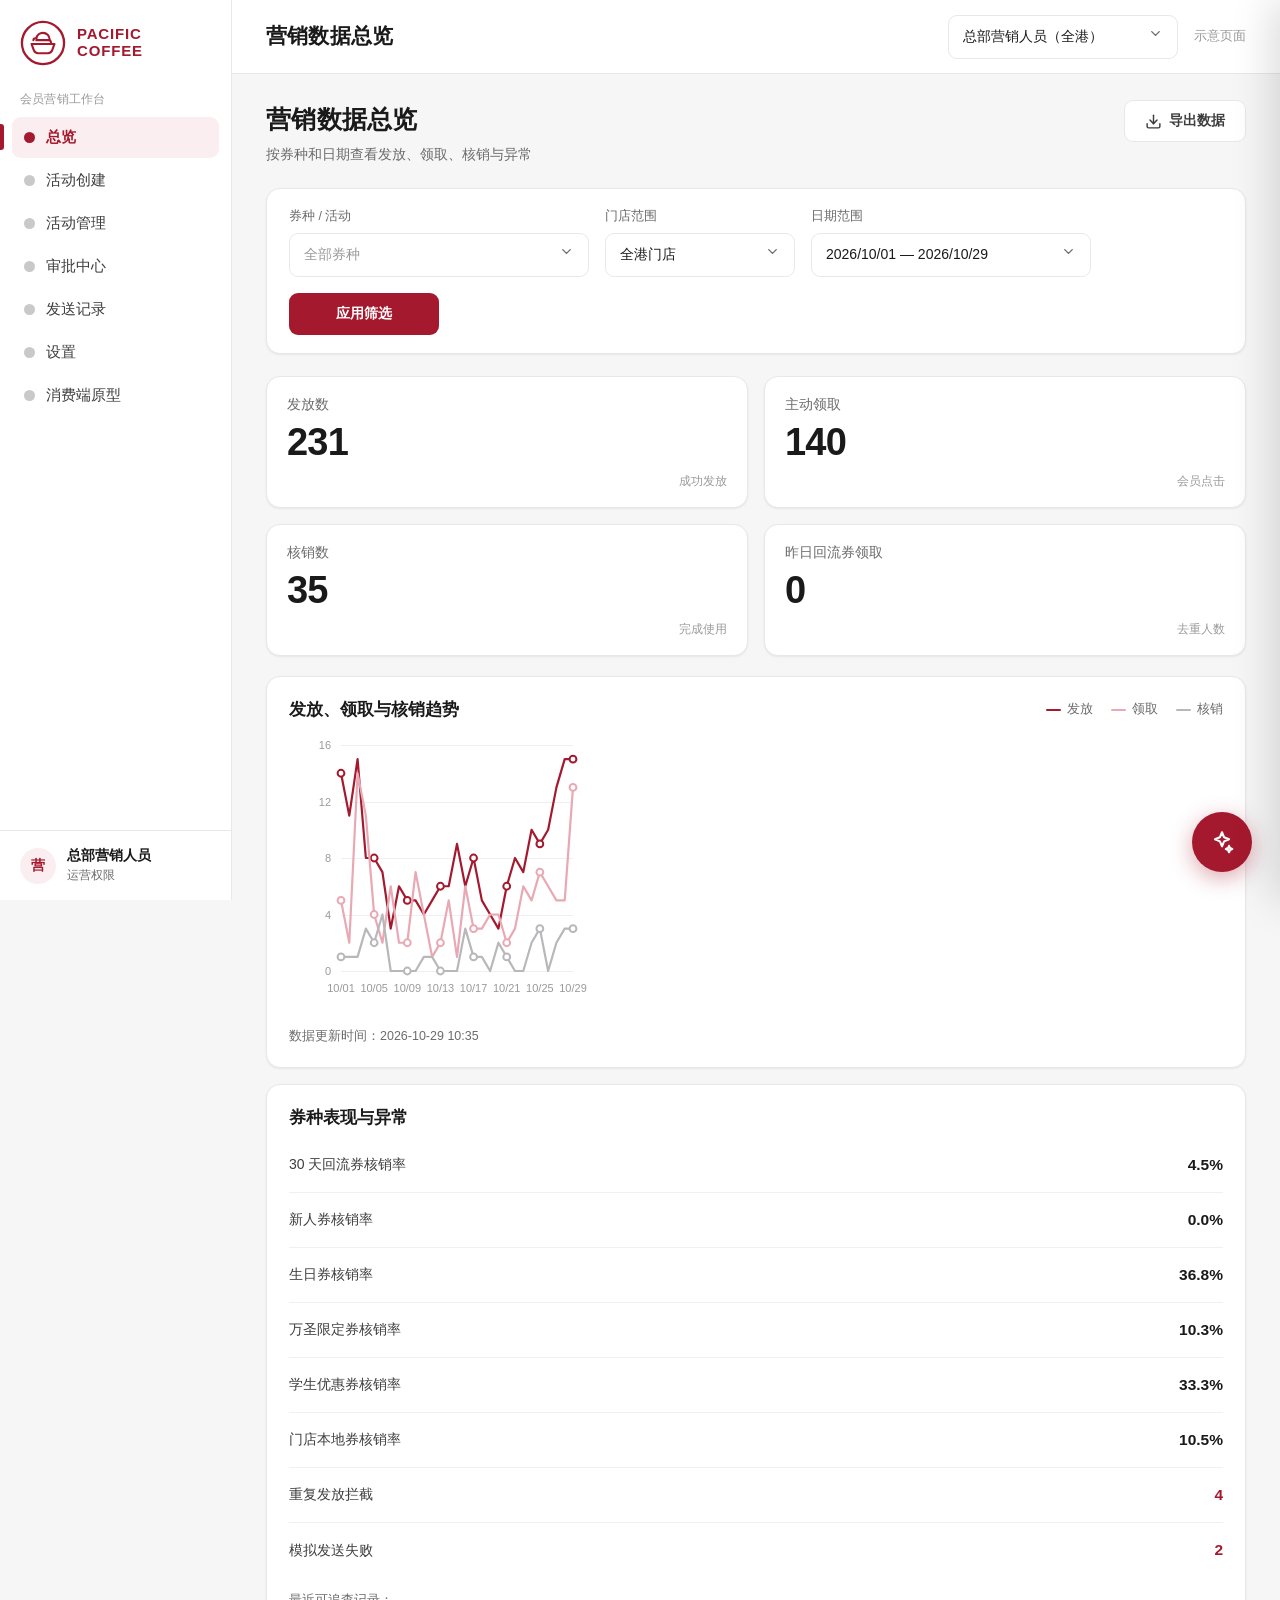
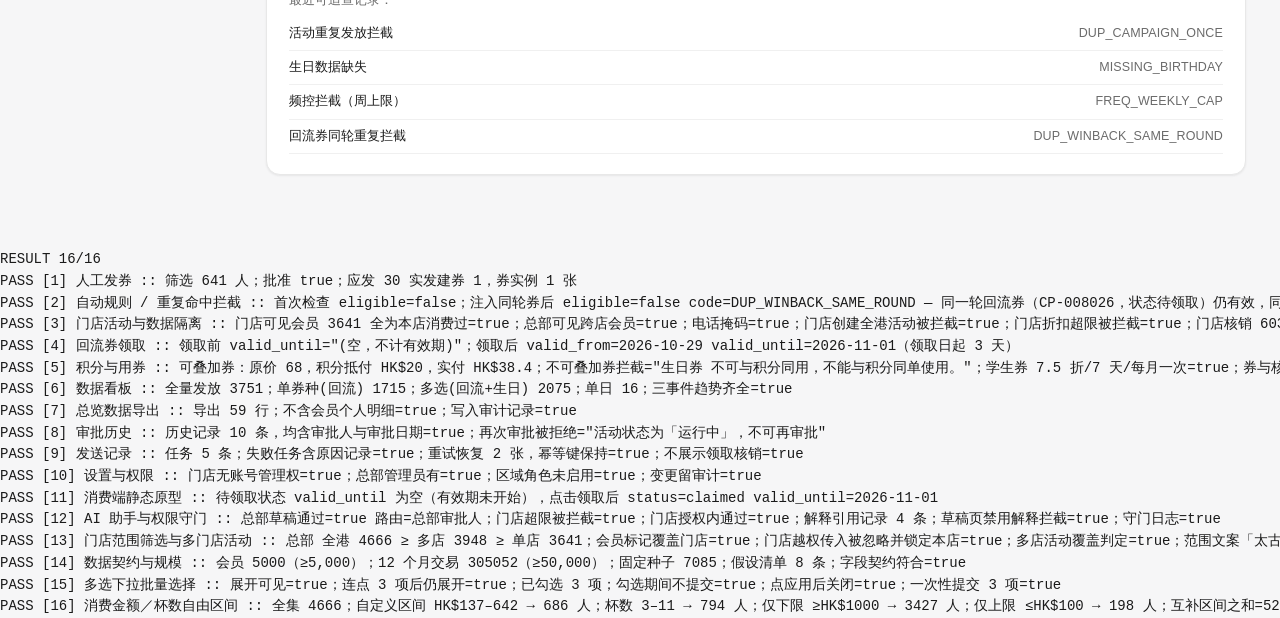
==== app/selftest.html @ 24b1accc "init: PCC 会员营销工作台（COMM7085 Final Project） 从会话日志重建的完整可交互项目：7 个后台页面 + AI 活动助手 + 消费端原型， 内置 16 条验收场景（app" ====
<!DOCTYPE html>
<html lang="zh-Hans">
<head>
<meta charset="UTF-8">
<title>selftest</title>
<link rel="stylesheet" href="css/app.css">
</head>
<body>
<div id="boot"></div>
<script src="js/const.js"></script>
<script src="js/engine.js"></script>
<script src="js/ui.js"></script>
<script src="js/ai.js"></script>
<script src="js/app.js"></script>
<script src="js/acceptance.js"></script>
<script>
(function () {
  var out = document.createElement('pre');
  out.id = 'selftest-out';
  out.textContent = 'RUNNING';
  document.body.appendChild(out);

  function waitFor(fn, ms) {
    return new Promise(function (res, rej) {
      var t0 = Date.now();
      var iv = setInterval(function () {
        var ok = false;
        try { ok = fn(); } catch (e) { ok = false; }
        if (ok) { clearInterval(iv); res(); }
        else if (Date.now() - t0 > ms) { clearInterval(iv); rej(new Error('wait timeout')); }
      }, 120);
    });
  }

  waitFor(function () {
    return window.PCC_ENGINE && window.PCC_ENGINE.DB && window.PCC_ENGINE.DB.ready === true;
  }, 90000).then(function () {
    return window.PCC_ACCEPTANCE.run();
  }).then(function (s) {
    var lines = ['RESULT ' + s.pass + '/' + s.total];
    s.results.forEach(function (r) {
      lines.push((r.pass ? 'PASS' : 'FAIL') + ' [' + r.id + '] ' + r.name + ' :: ' + String(r.detail || '').slice(0, 400));
    });
    out.textContent = lines.join('\n');
    document.title = 'ACCEPT ' + s.pass + '/' + s.total;
  }).catch(function (e) {
    out.textContent = 'ERROR ' + e.message + '\n' + (e.stack || '');
    document.title = 'ERROR';
  });
})();
</script>
</body>
</html>
---- app/css/app.css ----
/* ============================================================================
 * PCC 会员营销工作台 —— 设计系统 (app.css)
 * 依据 PRD 5.1：后台采用 PCC 红白色调；左侧导航固定，内容区浅灰底。
 * 字体、间距、圆角严格对齐 PRD 图 2–图 20 的线框规范。
 * ==========================================================================*/

:root {
  /* PCC 品牌色 */
  --pcc-red: #A5192E;
  --pcc-red-dark: #8A1425;
  --pcc-red-light: #C42B40;
  --pcc-red-tint: #FBEEF0;
  --pcc-red-tint2: #F7E3E7;

  --ink: #1A1A1A;
  --ink-2: #3D3D3D;
  --ink-3: #6B6B6B;
  --ink-4: #9A9A9A;
  --line: #E8E8E8;
  --line-2: #F0F0F0;
  --bg: #F6F6F7;
  --card: #FFFFFF;

  --green: #2E7D5B;
  --green-tint: #E6F2EC;
  --amber: #B7791F;
  --amber-tint: #FCF3E3;
  --grey-chip: #EFF0F1;

  --radius: 10px;
  --radius-lg: 14px;
  --shadow: 0 1px 2px rgba(0, 0, 0, .04), 0 1px 3px rgba(0, 0, 0, .03);
  --shadow-md: 0 4px 16px rgba(0, 0, 0, .07);
  --shadow-lg: 0 12px 40px rgba(0, 0, 0, .16);

  --sidebar-w: 232px;
  --header-h: 74px;

  --font: "PingFang SC", "Hiragino Sans GB", "Microsoft YaHei", "Noto Sans CJK SC",
          -apple-system, BlinkMacSystemFont, "Segoe UI", Roboto, "Helvetica Neue", Arial, sans-serif;
}

* { box-sizing: border-box; }

html, body {
  margin: 0; padding: 0; height: 100%;
  font-family: var(--font);
  color: var(--ink);
  background: var(--bg);
  -webkit-font-smoothing: antialiased;
  font-size: 14px;
  line-height: 1.55;
}

button, input, select, textarea { font-family: inherit; font-size: inherit; color: inherit; }
button { cursor: pointer; border: none; background: none; }
a { color: inherit; text-decoration: none; }
table { border-collapse: collapse; width: 100%; }

::-webkit-scrollbar { width: 9px; height: 9px; }
::-webkit-scrollbar-thumb { background: #D2D2D4; border-radius: 5px; }
::-webkit-scrollbar-thumb:hover { background: #B9B9BC; }
::-webkit-scrollbar-track { background: transparent; }

/* ============================================================ 布局 */
#app { display: flex; min-height: 100vh; }

/* --------- 左侧导航 --------- */
.sidebar {
  width: var(--sidebar-w); flex: 0 0 var(--sidebar-w);
  background: #fff; border-right: 1px solid var(--line);
  display: flex; flex-direction: column;
  position: sticky; top: 0; height: 100vh;
}
.brand {
  display: flex; align-items: center; gap: 11px;
  padding: 20px 20px 18px;
}
.brand-logo { width: 46px; height: 46px; flex: 0 0 46px; }
.brand-text { line-height: 1.12; }
.brand-name {
  font-size: 15px; font-weight: 800; letter-spacing: .055em;
  color: var(--pcc-red); text-transform: uppercase;
}
.brand-sub { font-size: 11.5px; color: var(--ink-3); letter-spacing: .04em; margin-top: 2px; }

.side-label {
  font-size: 12px; color: var(--ink-4); padding: 6px 20px 8px;
  letter-spacing: .02em;
}
.nav { padding: 0 12px; display: flex; flex-direction: column; gap: 2px; flex: 1; }
.nav-item {
  display: flex; align-items: center; gap: 11px;
  padding: 11px 12px; border-radius: 9px;
  color: var(--ink-2); font-size: 14.5px; font-weight: 500;
  transition: background .14s, color .14s; position: relative;
  text-align: left; width: 100%;
}
.nav-item:hover { background: #F4F4F5; }
.nav-item.active {
  background: var(--pcc-red-tint); color: var(--pcc-red); font-weight: 700;
}
.nav-item.active::before {
  content: ''; position: absolute; left: -12px; top: 50%; transform: translateY(-50%);
  width: 4px; height: 26px; background: var(--pcc-red); border-radius: 0 3px 3px 0;
}
.nav-dot {
  width: 11px; height: 11px; border-radius: 50%; background: #C9C9CC; flex: 0 0 11px;
}
.nav-item.active .nav-dot { background: var(--pcc-red); }

.side-user {
  border-top: 1px solid var(--line); padding: 15px 20px;
  display: flex; align-items: center; gap: 11px;
}
.avatar {
  width: 36px; height: 36px; border-radius: 50%; flex: 0 0 36px;
  background: var(--pcc-red-tint); color: var(--pcc-red);
  display: flex; align-items: center; justify-content: center;
  font-weight: 700; font-size: 14px;
}
.side-user .u-name { font-size: 13.5px; font-weight: 700; }
.side-user .u-desc { font-size: 11.5px; color: var(--ink-3); }

/* --------- 主区 --------- */
.main { flex: 1; min-width: 0; display: flex; flex-direction: column; }
.topbar {
  height: var(--header-h); background: #fff; border-bottom: 1px solid var(--line);
  display: flex; align-items: center; justify-content: space-between;
  padding: 0 34px; position: sticky; top: 0; z-index: 30;
}
.topbar h1 { font-size: 21px; font-weight: 700; margin: 0; letter-spacing: .01em; }
.topbar .demo-tag { font-size: 13px; color: var(--ink-4); }

.content { padding: 26px 34px 60px; }

.page-head { display: flex; align-items: flex-start; justify-content: space-between; margin-bottom: 22px; gap: 20px; }
.page-title { font-size: 25px; font-weight: 700; margin: 0 0 6px; letter-spacing: .01em; }
.page-desc { font-size: 13.5px; color: var(--ink-3); margin: 0; }

/* --------- 卡片 --------- */
.card {
  background: var(--card); border: 1px solid var(--line);
  border-radius: var(--radius-lg); box-shadow: var(--shadow);
}
.card-pad { padding: 22px 24px; }

/* --------- 按钮 --------- */
.btn {
  display: inline-flex; align-items: center; justify-content: center; gap: 7px;
  height: 42px; padding: 0 20px; border-radius: 9px;
  font-size: 14px; font-weight: 600; white-space: nowrap;
  transition: background .14s, border-color .14s, box-shadow .14s, opacity .14s;
}
.btn-primary { background: var(--pcc-red); color: #fff; }
.btn-primary:hover { background: var(--pcc-red-dark); }
.btn-primary:disabled { background: #D9B7BE; cursor: not-allowed; }
.btn-ghost { background: #fff; color: var(--ink-2); border: 1px solid var(--line); }
.btn-ghost:hover { border-color: #CFCFD2; background: #FAFAFA; }
.btn-text { color: var(--pcc-red); font-weight: 700; height: auto; padding: 0; }
.btn-text:hover { color: var(--pcc-red-dark); text-decoration: underline; }
.btn-sm { height: 36px; padding: 0 15px; font-size: 13.5px; border-radius: 8px; }
.btn-block { width: 100%; }
.btn-danger-text { color: var(--pcc-red); }

/* --------- 筛选栏 --------- */
.filterbar {
  background: #fff; border: 1px solid var(--line); border-radius: var(--radius-lg);
  padding: 18px 22px; box-shadow: var(--shadow); margin-bottom: 22px;
}
.filterbar-row { display: flex; align-items: flex-end; gap: 16px; flex-wrap: wrap; }
.field { display: flex; flex-direction: column; gap: 7px; min-width: 0; }
.field > label { font-size: 12.5px; color: var(--ink-3); font-weight: 500; }
.field-grow { flex: 1 1 200px; }

/* --------- 表单控件 --------- */
.control {
  position: relative; display: flex; align-items: center;
  height: 44px; padding: 0 14px; min-width: 0;
  background: #fff; border: 1px solid var(--line); border-radius: 9px;
  font-size: 14px; cursor: pointer; user-select: none;
  transition: border-color .14s, box-shadow .14s;
}
.control:hover { border-color: #CFCFD2; }
.control.open, .control:focus-within { border-color: var(--pcc-red); box-shadow: 0 0 0 3px rgba(165, 25, 46, .09); }
.control.locked { background: #F7F7F8; color: var(--ink-3); cursor: default; }
.control .ctrl-value { flex: 1; overflow: hidden; text-overflow: ellipsis; white-space: nowrap; }
.control .ctrl-value.placeholder { color: var(--ink-4); }
.control .ctrl-caret { margin-left: 10px; color: var(--ink-3); flex: 0 0 auto; transition: transform .18s; }
.control.open .ctrl-caret { transform: rotate(180deg); }
.control input {
  border: none; outline: none; background: transparent; width: 100%; padding: 0;
}
.control .ctrl-hint { font-size: 12px; color: var(--pcc-red); }

select.control { appearance: none; padding-right: 38px; }
select.control + .select-caret { position: absolute; right: 14px; pointer-events: none; color: var(--ink-3); }

/* --------- 下拉面板 --------- */
.dropdown {
  position: absolute; z-index: 300; top: calc(100% + 6px); left: 0; min-width: 100%;
  background: #fff; border: 1px solid var(--line); border-radius: 11px;
  box-shadow: var(--shadow-md); padding: 6px; max-height: 340px; overflow: auto;
  /* 入场动画只作用于 transform，不动 opacity：
     即使动画因渲染环境未推进，面板也始终可见，不会出现“点开却看不到内容”。*/
  opacity: 1;
  animation: popIn .14s ease-out;
}
@keyframes popIn { from { transform: translateY(-4px) scale(.995); } }
@keyframes pop { from { transform: translateY(-4px); } to { transform: none; } }
.dd-item {
  display: flex; align-items: center; gap: 10px; padding: 9px 11px;
  border-radius: 7px; font-size: 14px; cursor: pointer; white-space: nowrap;
}
.dd-item:hover { background: #F6F6F7; }
.dd-item.selected { color: var(--pcc-red); font-weight: 600; background: var(--pcc-red-tint); }
.dd-check {
  width: 17px; height: 17px; flex: 0 0 17px; border-radius: 4px;
  border: 1.5px solid #C6C6C9; display: flex; align-items: center; justify-content: center;
  background: #fff; transition: background .12s, border-color .12s;
}
.dd-item.selected .dd-check { background: var(--pcc-red); border-color: var(--pcc-red); color: #fff; }
.dd-sep { height: 1px; background: var(--line-2); margin: 5px 4px; }
.dd-label { font-size: 11.5px; color: var(--ink-4); padding: 7px 11px 4px; }

/* 多选下拉底部操作条：支持一次性勾选后再应用 */
.dd-foot {
  display: flex; align-items: center; justify-content: space-between; gap: 10px;
  margin: 6px -6px -6px; padding: 9px 12px;
  border-top: 1px solid var(--line-2); background: #FCFCFD;
  border-radius: 0 0 11px 11px;
}
.dd-foot-hint { font-size: 11.5px; color: var(--ink-4); }
.dd-foot-btns { display: flex; gap: 8px; }
.dd-apply, .dd-reset {
  height: 28px; padding: 0 14px; border-radius: 7px; font-size: 12.5px;
  font-weight: 600; border: 1px solid var(--line); background: #fff; color: var(--ink-2);
}
.dd-reset:hover { background: #F4F4F5; }
.dd-apply.on { background: var(--pcc-red); border-color: var(--pcc-red); color: #fff; }
.dd-apply:not(.on) { color: var(--ink-4); cursor: default; }

/* 有未提交改动时，控件边框给出提示 */
.control.dirty { border-color: var(--pcc-red); box-shadow: 0 0 0 3px rgba(165, 25, 46, .09); }

/* --------- 日历 --------- */
.calendar {
  position: absolute; z-index: 300; top: calc(100% + 6px); left: 0;
  background: #fff; border: 1px solid var(--line); border-radius: 12px;
  box-shadow: var(--shadow-md); padding: 14px; width: 306px;
  opacity: 1; animation: popIn .14s ease-out;
}
.cal-head { display: flex; align-items: center; justify-content: space-between; margin-bottom: 10px; }
.cal-title { font-size: 14.5px; font-weight: 700; }
.cal-title.clickable { cursor: pointer; padding: 3px 8px; border-radius: 7px; }
.cal-title.clickable:hover { background: #F4F4F5; }
.cal-nav { display: flex; gap: 3px; }
.cal-nav button {
  width: 30px; height: 30px; border-radius: 7px; display: flex;
  align-items: center; justify-content: center; color: var(--ink-2);
}
.cal-nav button:hover { background: #F4F4F5; }
.cal-grid { display: grid; grid-template-columns: repeat(7, 1fr); gap: 2px; }
.cal-dow {
  font-size: 11.5px; color: var(--ink-4); text-align: center; padding: 5px 0; font-weight: 600;
}
.cal-day {
  height: 34px; border-radius: 7px; font-size: 13.5px; display: flex;
  align-items: center; justify-content: center; transition: background .1s, color .1s;
}
.cal-day:hover:not(.disabled) { background: #F4F4F5; }
.cal-day.out { color: #C8C8CB; }
.cal-day.today { font-weight: 700; box-shadow: inset 0 0 0 1.5px var(--pcc-red-tint2); }
.cal-day.in-range { background: var(--pcc-red-tint); border-radius: 0; color: var(--pcc-red); }
.cal-day.start, .cal-day.end { background: var(--pcc-red); color: #fff; font-weight: 700; border-radius: 7px; }
.cal-day.start.in-range, .cal-day.end.in-range { border-radius: 7px; }
.cal-day.disabled { color: #DCDCDE; cursor: not-allowed; }
.cal-grid.months, .cal-grid.years { grid-template-columns: repeat(3, 1fr); gap: 5px; }
.cal-cell {
  height: 42px; border-radius: 8px; display: flex; align-items: center;
  justify-content: center; font-size: 13.5px;
}
.cal-cell:hover { background: #F4F4F5; }
.cal-cell.sel { background: var(--pcc-red); color: #fff; font-weight: 700; }
.cal-cell.cur { color: var(--pcc-red); font-weight: 700; }
.cal-foot { display: flex; justify-content: space-between; align-items: center; margin-top: 11px; padding-top: 11px; border-top: 1px solid var(--line-2); }
.cal-foot .hint { font-size: 12px; color: var(--ink-4); }

/* --------- 指标卡 --------- */
.metrics { display: grid; gap: 16px; margin-bottom: 20px; }
.metrics-4 { grid-template-columns: repeat(4, 1fr); }
.metrics-5 { grid-template-columns: repeat(5, 1fr); }
.metric {
  background: #fff; border: 1px solid var(--line); border-radius: var(--radius-lg);
  padding: 18px 20px 16px; box-shadow: var(--shadow);
  display: flex; flex-direction: column; justify-content: space-between; min-height: 132px;
}
.metric-label { font-size: 13.5px; color: var(--ink-3); margin-bottom: 6px; }
.metric-value {
  font-size: 38px; font-weight: 700; letter-spacing: -.02em; line-height: 1.1;
  font-variant-numeric: tabular-nums;
}
.metric-value.small { font-size: 30px; }
.metric-value.alarm { color: var(--pcc-red); }
.metric-foot { font-size: 12px; color: var(--ink-4); text-align: right; margin-top: 8px; }

/* --------- 图表 --------- */
.chart-grid { display: grid; grid-template-columns: 1.62fr 1fr; gap: 16px; }
.chart-card { background: #fff; border: 1px solid var(--line); border-radius: var(--radius-lg); padding: 20px 22px; box-shadow: var(--shadow); }
.chart-head { display: flex; align-items: center; justify-content: space-between; margin-bottom: 8px; }
.chart-title { font-size: 16.5px; font-weight: 700; }
.legend { display: flex; gap: 18px; font-size: 12.5px; color: var(--ink-3); }
.legend span { display: flex; align-items: center; gap: 6px; }
.legend i { width: 15px; height: 2.5px; border-radius: 2px; display: inline-block; }
.lg-issued { background: var(--pcc-red); }
.lg-claimed { background: #E9A9B4; }
.lg-used { background: #B8B8BB; }

.side-list { display: flex; flex-direction: column; }
.side-row {
  display: flex; align-items: center; justify-content: space-between;
  padding: 15px 0; border-bottom: 1px solid var(--line-2); font-size: 14px;
}
.side-row:last-child { border-bottom: none; }
.side-row .k { color: var(--ink-2); display: flex; align-items: center; gap: 8px; }
.side-row .v { font-weight: 700; font-variant-numeric: tabular-nums; font-size: 15.5px; }
.side-row .v.alarm { color: var(--pcc-red); }

/* --------- 表格 --------- */
.table-wrap { overflow-x: auto; }
table.data { font-size: 13.5px; }
table.data th {
  text-align: left; font-weight: 500; color: var(--ink-3); font-size: 12.5px;
  padding: 13px 16px; border-bottom: 1px solid var(--line); white-space: nowrap;
  background: #FCFCFC;
}
table.data td {
  padding: 15px 16px; border-bottom: 1px solid var(--line-2); vertical-align: middle;
}
table.data tbody tr:hover { background: #FCFCFD; }
table.data tbody tr:last-child td { border-bottom: none; }
.num { font-variant-numeric: tabular-nums; }
.mono { font-variant-numeric: tabular-nums; letter-spacing: .01em; }
.t-muted { color: var(--ink-3); }
.t-red { color: var(--pcc-red); }
.t-bold { font-weight: 700; }
.t-small { font-size: 12.5px; }

/* --------- 标签 --------- */
.chip {
  display: inline-flex; align-items: center; gap: 5px;
  height: 24px; padding: 0 10px; border-radius: 6px;
  font-size: 12.5px; font-weight: 500; white-space: nowrap;
}
.chip-red { background: var(--pcc-red-tint); color: var(--pcc-red); }
.chip-green { background: var(--green-tint); color: var(--green); }
.chip-amber { background: var(--amber-tint); color: var(--amber); }
.chip-grey { background: var(--grey-chip); color: var(--ink-2); }

/* --------- 活动列表 --------- */
.camp-list { display: flex; flex-direction: column; gap: 14px; }
.camp-item {
  background: #fff; border: 1px solid var(--line); border-radius: var(--radius-lg);
  padding: 20px 24px; box-shadow: var(--shadow);
  display: flex; align-items: center; gap: 18px;
  transition: border-color .14s, box-shadow .14s;
}
.camp-item:hover { border-color: #DCDCDE; box-shadow: var(--shadow-md); }
.camp-main { flex: 1; min-width: 0; }
.camp-name-row { display: flex; align-items: center; gap: 10px; margin-bottom: 8px; flex-wrap: wrap; }
.camp-name { font-size: 17px; font-weight: 700; }
.camp-meta { font-size: 13px; color: var(--ink-3); display: flex; gap: 26px; flex-wrap: wrap; }
.camp-right { display: flex; align-items: center; gap: 14px; flex: 0 0 auto; }

/* --------- Tab --------- */
.tabs { display: flex; gap: 10px; background: #fff; border: 1px solid var(--line);
  border-radius: var(--radius-lg); padding: 14px 18px; box-shadow: var(--shadow); margin-bottom: 20px;
  align-items: center; flex-wrap: wrap; }
.tab {
  height: 40px; padding: 0 22px; border-radius: 8px; font-size: 14px; font-weight: 500;
  background: #F4F4F5; color: var(--ink-2); transition: background .14s, color .14s;
}
.tab:hover { background: #EBEBED; }
.tab.active { background: var(--pcc-red); color: #fff; font-weight: 700; }
.tabs-right { margin-left: auto; display: flex; align-items: center; gap: 12px; font-size: 13px; color: var(--ink-3); }

/* --------- 弹窗 --------- */
.overlay {
  position: fixed; inset: 0; background: rgba(20, 20, 22, .42);
  display: flex; align-items: center; justify-content: center; z-index: 500;
  padding: 30px; animation: fade .15s ease-out; overflow: auto;
}
@keyframes fade { from { background: rgba(20,20,22,.08); } }
.modal {
  background: #fff; border-radius: 16px; box-shadow: var(--shadow-lg);
  width: 100%; max-width: 1090px; max-height: calc(100vh - 60px);
  display: flex; flex-direction: column; animation: rise .18s ease-out;
}
.modal.narrow { max-width: 640px; }
.modal.mid { max-width: 800px; }
@keyframes rise { from { transform: translateY(14px) scale(.995); } to { transform: none; } }
.modal-head {
  padding: 22px 28px 16px; display: flex; align-items: flex-start; justify-content: space-between;
  border-bottom: 1px solid var(--line-2); gap: 16px;
}
.modal-title { font-size: 21px; font-weight: 700; margin: 0 0 5px; }
.modal-sub { font-size: 13px; color: var(--ink-3); }
.modal-close {
  width: 34px; height: 34px; border-radius: 8px; display: flex; align-items: center;
  justify-content: center; color: var(--ink-3); flex: 0 0 34px;
}
.modal-close:hover { background: #F4F4F5; }
.modal-body { padding: 22px 28px; overflow: auto; flex: 1; }
.modal-foot {
  padding: 16px 28px 22px; display: flex; justify-content: flex-end; gap: 12px;
  border-top: 1px solid var(--line-2);
}
.form-grid { display: grid; grid-template-columns: 1fr 1fr; gap: 20px 24px; }
.form-grid .full { grid-column: 1 / -1; }
.form-item { display: flex; flex-direction: column; gap: 8px; }
.form-item > label { font-size: 13px; color: var(--ink-2); font-weight: 500; }
.input, .textarea {
  width: 100%; height: 46px; padding: 0 15px; border: 1px solid var(--line);
  border-radius: 9px; outline: none; background: #fff; transition: border-color .14s, box-shadow .14s;
}
.textarea { height: auto; min-height: 88px; padding: 12px 15px; resize: vertical; line-height: 1.5; }
.input:focus, .textarea:focus { border-color: var(--pcc-red); box-shadow: 0 0 0 3px rgba(165, 25, 46, .09); }
.input[readonly] { background: #F7F7F8; color: var(--ink-3); }
select.input { appearance: none; background-image: none; cursor: pointer; }

.notice {
  background: var(--pcc-red-tint); border-radius: 9px; padding: 13px 16px;
  font-size: 13px; color: var(--pcc-red); line-height: 1.55;
}
.notice.grey { background: #F5F5F6; color: var(--ink-2); }
.notice.green { background: var(--green-tint); color: var(--green); }
.notice.amber { background: var(--amber-tint); color: var(--amber); }

/* --------- 复选卡片（导出内容） --------- */
.check-cards { display: grid; grid-template-columns: repeat(3, 1fr); gap: 12px; }
.check-card {
  display: flex; align-items: center; gap: 10px; height: 56px; padding: 0 16px;
  border: 1px solid var(--line); border-radius: 10px; cursor: pointer; font-size: 13.5px;
  transition: border-color .14s, background .14s;
}
.check-card:hover { border-color: #D8D8DA; }
.check-card.on { border-color: var(--pcc-red); background: #FFFBFB; }
.check-box {
  width: 19px; height: 19px; flex: 0 0 19px; border-radius: 5px; border: 1.5px solid #C6C6C9;
  display: flex; align-items: center; justify-content: center; background: #fff; color: #fff;
}
.check-card.on .check-box { background: var(--pcc-red); border-color: var(--pcc-red); }

.seg { display: inline-flex; gap: 10px; }
.seg button {
  height: 46px; padding: 0 26px; border-radius: 9px; border: 1px solid var(--line);
  background: #fff; font-size: 14px; font-weight: 600; color: var(--ink-2);
}
.seg button.on { background: var(--pcc-red); border-color: var(--pcc-red); color: #fff; }

/* --------- Toast --------- */
.toasts {
  position: fixed; top: 22px; left: 50%; transform: translateX(-50%);
  z-index: 9000; display: flex; flex-direction: column; gap: 10px; align-items: center;
  pointer-events: none;
}
.toast {
  background: #1F1F22; color: #fff; padding: 12px 20px; border-radius: 10px;
  font-size: 13.5px; box-shadow: var(--shadow-lg); animation: drop .2s ease-out;
  max-width: 620px; display: flex; align-items: center; gap: 10px;
}
.toast.ok { background: #1E5C45; }
.toast.err { background: #8A1425; }
.toast.warn { background: #8A6020; }
@keyframes drop { from { transform: translateY(-12px); } to { transform: none; } }

/* --------- 空状态 --------- */
.empty {
  padding: 60px 24px; text-align: center; color: var(--ink-4); font-size: 13.5px;
}
.empty-ico { font-size: 30px; margin-bottom: 10px; opacity: .5; }

/* --------- 筛选摘要 --------- */
.chips-row { display: flex; gap: 8px; flex-wrap: wrap; align-items: center; }
.filter-summary {
  display: flex; align-items: center; gap: 12px; flex-wrap: wrap;
  font-size: 13px; color: var(--ink-3); margin-bottom: 16px;
}
.range-box {
  background: #F7F7F8; border-radius: 8px; padding: 12px 16px; font-size: 13.5px;
  color: var(--ink-2); margin-bottom: 20px;
}

/* ============================================================ AI 抽屉 */
.ai-fab {
  position: fixed; right: 28px; bottom: 28px; width: 60px; height: 60px;
  border-radius: 50%; background: var(--pcc-red); color: #fff;
  display: flex; align-items: center; justify-content: center;
  box-shadow: 0 6px 22px rgba(165, 25, 46, .38); z-index: 400;
  transition: transform .16s, background .16s;
}
.ai-fab:hover { transform: scale(1.06); background: var(--pcc-red-dark); }
.ai-fab.hidden { display: none; }

.ai-drawer {
  position: fixed; top: 0; right: 0; bottom: 0; width: 480px; max-width: 96vw;
  background: #fff; box-shadow: -8px 0 40px rgba(0, 0, 0, .14); z-index: 450;
  display: flex; flex-direction: column;
  transform: translateX(100%); transition: transform .24s cubic-bezier(.22, .61, .36, 1);
}
.ai-drawer.open { transform: none; }
.ai-head {
  padding: 18px 22px 14px; border-bottom: 1px solid var(--line-2);
  display: flex; align-items: flex-start; gap: 12px;
}
.ai-head-logo { width: 38px; height: 38px; flex: 0 0 38px; }
.ai-head h2 { font-size: 17.5px; font-weight: 700; margin: 0 0 2px; }
.ai-head .sub { font-size: 12.5px; color: var(--ink-3); }
.ai-body { flex: 1; overflow-y: auto; padding: 16px 22px 8px; }
.ai-tabs { display: flex; gap: 8px; margin-bottom: 16px; flex-wrap: wrap; }
.ai-tab {
  height: 34px; padding: 0 15px; border-radius: 8px; background: #F4F4F5;
  font-size: 13px; color: var(--ink-2); font-weight: 500;
}
.ai-tab.on { background: var(--pcc-red); color: #fff; font-weight: 700; }
.ai-tab:disabled { opacity: .42; cursor: not-allowed; }

.msg { display: flex; margin-bottom: 14px; }
.msg.user { justify-content: flex-end; }
.msg-bubble {
  max-width: 88%; padding: 11px 15px; border-radius: 12px; font-size: 13.5px; line-height: 1.6;
}
.msg.user .msg-bubble { background: var(--pcc-red-tint); color: var(--ink); border-bottom-right-radius: 4px; }
.msg.ai .msg-bubble { background: #F6F6F7; border-bottom-left-radius: 4px; }

.ai-card {
  border: 1px solid var(--line); border-radius: 12px; padding: 16px 18px; margin-bottom: 14px;
  background: #fff;
}
.ai-card h4 { font-size: 15px; font-weight: 700; margin: 0 0 12px; }
.ai-kv { display: flex; justify-content: space-between; gap: 16px; padding: 8px 0; font-size: 13.5px; border-bottom: 1px solid var(--line-2); }
.ai-kv:last-of-type { border-bottom: none; }
.ai-kv .k { color: var(--ink-3); flex: 0 0 auto; }
.ai-kv .v { font-weight: 600; text-align: right; }
.ai-badge-row { display: flex; align-items: center; gap: 8px; padding-top: 12px; margin-top: 4px; border-top: 1px solid var(--line-2); font-size: 13.5px; font-weight: 700; }
.ai-checks { margin: 6px 0 0; padding: 0; list-style: none; }
.ai-checks li { display: flex; gap: 9px; padding: 7px 0; font-size: 13px; line-height: 1.5; align-items: flex-start; }
.ai-checks .ico { flex: 0 0 16px; margin-top: 2px; }
.ai-checks .pass { color: var(--green); }
.ai-checks .fail { color: var(--pcc-red); }
.ai-reason { font-size: 12.5px; color: var(--ink-3); margin-top: 2px; }

.ai-foot { padding: 14px 22px 18px; border-top: 1px solid var(--line-2); }
.ai-input-row { display: flex; gap: 10px; }
.ai-input {
  flex: 1; height: 46px; padding: 0 15px; border: 1px solid var(--line); border-radius: 10px; outline: none;
}
.ai-input:focus { border-color: var(--pcc-red); box-shadow: 0 0 0 3px rgba(165, 25, 46, .09); }
.ai-note { font-size: 12px; color: var(--ink-4); margin-top: 9px; }
.ai-loading { display: flex; align-items: center; gap: 9px; font-size: 13px; color: var(--ink-3); padding: 8px 0; }
.spinner {
  width: 15px; height: 15px; border: 2px solid var(--pcc-red-tint2);
  border-top-color: var(--pcc-red); border-radius: 50%; animation: spin .7s linear infinite;
}
@keyframes spin { to { transform: rotate(360deg); } }
.quick-asks { display: flex; gap: 8px; flex-wrap: wrap; margin-bottom: 14px; }
.quick-ask {
  font-size: 12.5px; padding: 7px 12px; border-radius: 16px; border: 1px solid var(--line);
  color: var(--ink-2); background: #fff;
}
.quick-ask:hover { border-color: var(--pcc-red); color: var(--pcc-red); }

/* ============================================================ 消费端原型 */
.app-shell {
  display: flex; gap: 28px; justify-content: center; align-items: flex-start;
  flex-wrap: wrap; padding: 10px 0 30px;
}
.phone {
  width: 322px; height: 660px; border-radius: 34px; background: #000;
  padding: 9px; box-shadow: 0 16px 44px rgba(0, 0, 0, .3); flex: 0 0 322px;
}
.phone-screen {
  width: 100%; height: 100%; border-radius: 27px; background: #0B0B0C;
  overflow: hidden; display: flex; flex-direction: column; color: #fff; position: relative;
}
.ph-status {
  height: 30px; display: flex; align-items: center; justify-content: space-between;
  padding: 0 20px; font-size: 11.5px; font-weight: 600; flex: 0 0 30px;
}
.ph-body { flex: 1; overflow-y: auto; }
.ph-body::-webkit-scrollbar { width: 0; }
.ph-tabbar {
  height: 62px; flex: 0 0 62px; background: #111; border-top: 1px solid #1E1E20;
  display: flex; align-items: center; justify-content: space-around; padding-bottom: 4px;
}
.ph-tab { display: flex; flex-direction: column; align-items: center; gap: 3px; font-size: 10px; color: #8A8A8E; }
.ph-tab.on { color: var(--pcc-red-light); }
.ph-tab .ti { width: 22px; height: 22px; }

.ph-head { padding: 8px 20px 14px; display: flex; align-items: center; gap: 12px; }
.ph-avatar { width: 42px; height: 42px; border-radius: 50%; background: #2A2A2C; display: flex; align-items: center; justify-content: center; }
.ph-hello { font-size: 16px; font-weight: 700; }
.ph-notice {
  margin: 0 18px 14px; background: #26262A; border-radius: 9px; padding: 12px 14px;
  display: flex; align-items: center; justify-content: space-between; font-size: 12.5px;
}
.ph-banner {
  margin: 0 0 16px; background: linear-gradient(105deg, #1D7FA8, #35A9CE);
  padding: 18px 20px; display: flex; align-items: center; justify-content: space-between;
}
.ph-banner .t1 { font-size: 11px; opacity: .92; margin-bottom: 5px; }
.ph-banner .t2 { font-size: 20px; font-weight: 800; line-height: 1.25; }
.ph-quick { display: flex; justify-content: space-around; padding: 6px 10px 20px; border-bottom: 1px solid #1B1B1D; }
.ph-q { display: flex; flex-direction: column; align-items: center; gap: 7px; font-size: 10.5px; color: #C9C9CC; position: relative; }
.ph-q .qi { width: 30px; height: 30px; }
.ph-badge {
  position: absolute; top: -4px; right: -6px; background: var(--pcc-red-light); color: #fff;
  font-size: 9px; min-width: 15px; height: 15px; border-radius: 8px;
  display: flex; align-items: center; justify-content: center; padding: 0 4px; font-weight: 700;
}
.ph-sec-title { font-size: 15.5px; font-weight: 700; padding: 20px 20px 12px; }
.ph-sec-sub { font-size: 11.5px; color: #8A8A8E; text-align: center; padding: 6px 20px 14px; }
.ph-news-card {
  margin: 0 20px 16px; background: linear-gradient(120deg, #C42B40, #8A1425);
  border-radius: 10px; padding: 20px; display: flex; align-items: center; justify-content: space-between;
}
.ph-news-card .t1 { font-size: 11.5px; opacity: .95; margin-bottom: 7px; }
.ph-news-card .t2 { font-size: 19px; font-weight: 800; line-height: 1.3; }
.ph-dots { display: flex; gap: 5px; justify-content: center; padding-bottom: 8px; }
.ph-dot { width: 5px; height: 5px; border-radius: 50%; background: #3A3A3C; }
.ph-dot.on { background: var(--pcc-red-light); width: 14px; border-radius: 3px; }

.ph-back { display: flex; align-items: center; gap: 10px; padding: 12px 20px 6px; font-size: 17px; font-weight: 700; }
.ph-tabs2 { display: flex; gap: 26px; padding: 12px 20px 0; border-bottom: 1px solid #1B1B1D; }
.ph-tabs2 div { font-size: 14px; color: #8A8A8E; padding-bottom: 10px; position: relative; }
.ph-tabs2 div.on { color: #fff; font-weight: 700; }
.ph-tabs2 div.on::after { content: ''; position: absolute; left: 0; right: 0; bottom: -1px; height: 2.5px; background: var(--pcc-red-light); border-radius: 2px; }

.coupon-card {
  margin: 16px 18px; border-radius: 12px; padding: 18px 20px; position: relative;
  background: linear-gradient(120deg, #C42B40, #99182C); overflow: hidden;
}
.coupon-card .cc-top { font-size: 11px; letter-spacing: .07em; opacity: .95; }
.coupon-card .cc-name { font-size: 21px; font-weight: 800; margin: 9px 0 7px; }
.coupon-card .cc-disc { font-size: 40px; font-weight: 800; line-height: 1; letter-spacing: -.02em; }
.coupon-card .cc-valid { font-size: 12px; opacity: .95; margin-top: 9px; }
.coupon-card .cc-logo { position: absolute; right: 16px; top: 50%; transform: translateY(-50%); opacity: .5; }
.coupon-card::after {
  content: ''; position: absolute; left: 20px; right: 20px; bottom: 62px;
  border-top: 1px dashed rgba(255, 255, 255, .3);
}
.cc-note { font-size: 12.5px; color: #9A9A9E; padding: 4px 20px 10px; line-height: 1.6; }
.ph-cta {
  margin: 14px 18px 20px; height: 48px; border-radius: 10px; background: var(--pcc-red-light);
  color: #fff; font-size: 15px; font-weight: 700; width: calc(100% - 36px);
  display: flex; align-items: center; justify-content: center;
}
.ph-cta:disabled { background: #3A3A3C; color: #8A8A8E; }
.ph-detail-hero { margin: 20px 18px 0; }
.ph-kv { display: flex; justify-content: space-between; padding: 15px 20px; border-bottom: 1px solid #1B1B1D; font-size: 13px; }
.ph-kv .k { color: #8A8A8E; }
.ph-kv .v { font-weight: 600; }
.ph-note { font-size: 11.5px; color: #6E6E73; padding: 16px 20px; }

/* --------- 原型标签 --------- */
.proto-switch {
  display: flex; align-items: center; gap: 10px; margin-bottom: 8px;
}
.proto-label {
  position: absolute; top: -22px; left: 0; font-size: 12px; color: var(--ink-3);
}
.phone-wrap { position: relative; }

/* --------- 详情抽屉（发送记录）----------- */
.drawer-right {
  position: fixed; top: 0; right: 0; bottom: 0; width: 430px; max-width: 94vw;
  background: #fff; box-shadow: -8px 0 40px rgba(0, 0, 0, .14); z-index: 460;
  display: flex; flex-direction: column;
  transform: translateX(100%); transition: transform .24s cubic-bezier(.22, .61, .36, 1);
}
.drawer-right.open { transform: none; }
.drawer-head { padding: 20px 24px 14px; border-bottom: 1px solid var(--line-2); display: flex; align-items: flex-start; justify-content: space-between; }
.drawer-head h3 { font-size: 19px; font-weight: 700; margin: 0; }
.drawer-body { flex: 1; overflow-y: auto; padding: 18px 24px 24px; }
.drawer-foot { padding: 16px 24px 20px; border-top: 1px solid var(--line-2); display: flex; gap: 12px; }
.drawer-foot .btn { flex: 1; }
.dl-row { display: flex; justify-content: space-between; gap: 18px; padding: 13px 0; border-bottom: 1px solid var(--line-2); font-size: 13.5px; }
.dl-row .k { color: var(--ink-3); flex: 0 0 auto; }
.dl-row .v { text-align: right; font-weight: 500; }
.timeline { margin-top: 8px; }
.tl-item { display: flex; gap: 12px; padding: 9px 0; font-size: 13px; }
.tl-dot { width: 9px; height: 9px; border-radius: 50%; background: var(--pcc-red); flex: 0 0 9px; margin-top: 6px; }
.tl-dot.grey { background: #C9C9CC; }
.tl-dot.green { background: var(--green); }

/* --------- 权限拒绝横幅 --------- */
.denied {
  background: #FFF6F7; border: 1px solid #F3D6DA; border-radius: 10px;
  padding: 14px 18px; font-size: 13px; color: var(--pcc-red); margin-bottom: 18px;
  display: flex; gap: 10px; align-items: flex-start;
}
.denied .ico { flex: 0 0 18px; margin-top: 1px; }

/* --------- 缩放/自适应 --------- */
@media (max-width: 1500px) {
  .metrics-5 { grid-template-columns: repeat(3, 1fr); }
}
@media (max-width: 1280px) {
  .metrics-4 { grid-template-columns: repeat(2, 1fr); }
  .chart-grid { grid-template-columns: 1fr; }
  .form-grid { grid-template-columns: 1fr; }
  .check-cards { grid-template-columns: 1fr; }
}
@media (max-width: 980px) {
  .sidebar { display: none; }
  .content { padding: 20px; }
  .topbar { padding: 0 20px; }
}


/* 「应用筛选」按钮的待应用脉冲提示 */
@keyframes applyPulse {
  0%, 100% { box-shadow: 0 0 0 0 rgba(165, 25, 46, .42); }
  50%      { box-shadow: 0 0 0 7px rgba(165, 25, 46, 0); }
}
.btn-primary.pulse { animation: applyPulse 1.5s ease-out infinite; }
/* ============================================================ 自由数值区间 */
.range-input { display: flex; flex-direction: column; gap: 9px; }
.range-box-input {
  display: flex; align-items: center; gap: 8px;
  height: 44px; padding: 0 12px;
  background: #fff; border: 1px solid var(--line); border-radius: 9px;
  transition: border-color .14s, box-shadow .14s;
}
.range-box-input:focus-within { border-color: var(--pcc-red); box-shadow: 0 0 0 3px rgba(165,25,46,.09); }
.range-prefix, .range-unit { font-size: 13px; color: var(--ink-3); flex: 0 0 auto; }
.range-sep { color: var(--ink-4); flex: 0 0 auto; padding: 0 2px; }
.range-field {
  flex: 1 1 0; min-width: 0; width: 100%;
  border: none; outline: none; background: transparent;
  font-size: 14px; font-variant-numeric: tabular-nums; text-align: center;
}
.range-field::placeholder { color: var(--ink-4); }
/* 隐藏数字输入的步进箭头 */
.range-field::-webkit-outer-spin-button,
.range-field::-webkit-inner-spin-button { -webkit-appearance: none; margin: 0; }

.range-presets { display: flex; flex-wrap: wrap; gap: 6px; }
.range-chip {
  height: 25px; padding: 0 10px; border-radius: 13px;
  border: 1px solid var(--line); background: #fff;
  font-size: 12px; color: var(--ink-2); font-variant-numeric: tabular-nums;
  transition: border-color .13s, color .13s, background .13s;
}
.range-chip:hover { border-color: var(--pcc-red); color: var(--pcc-red); background: #FFFBFB; }
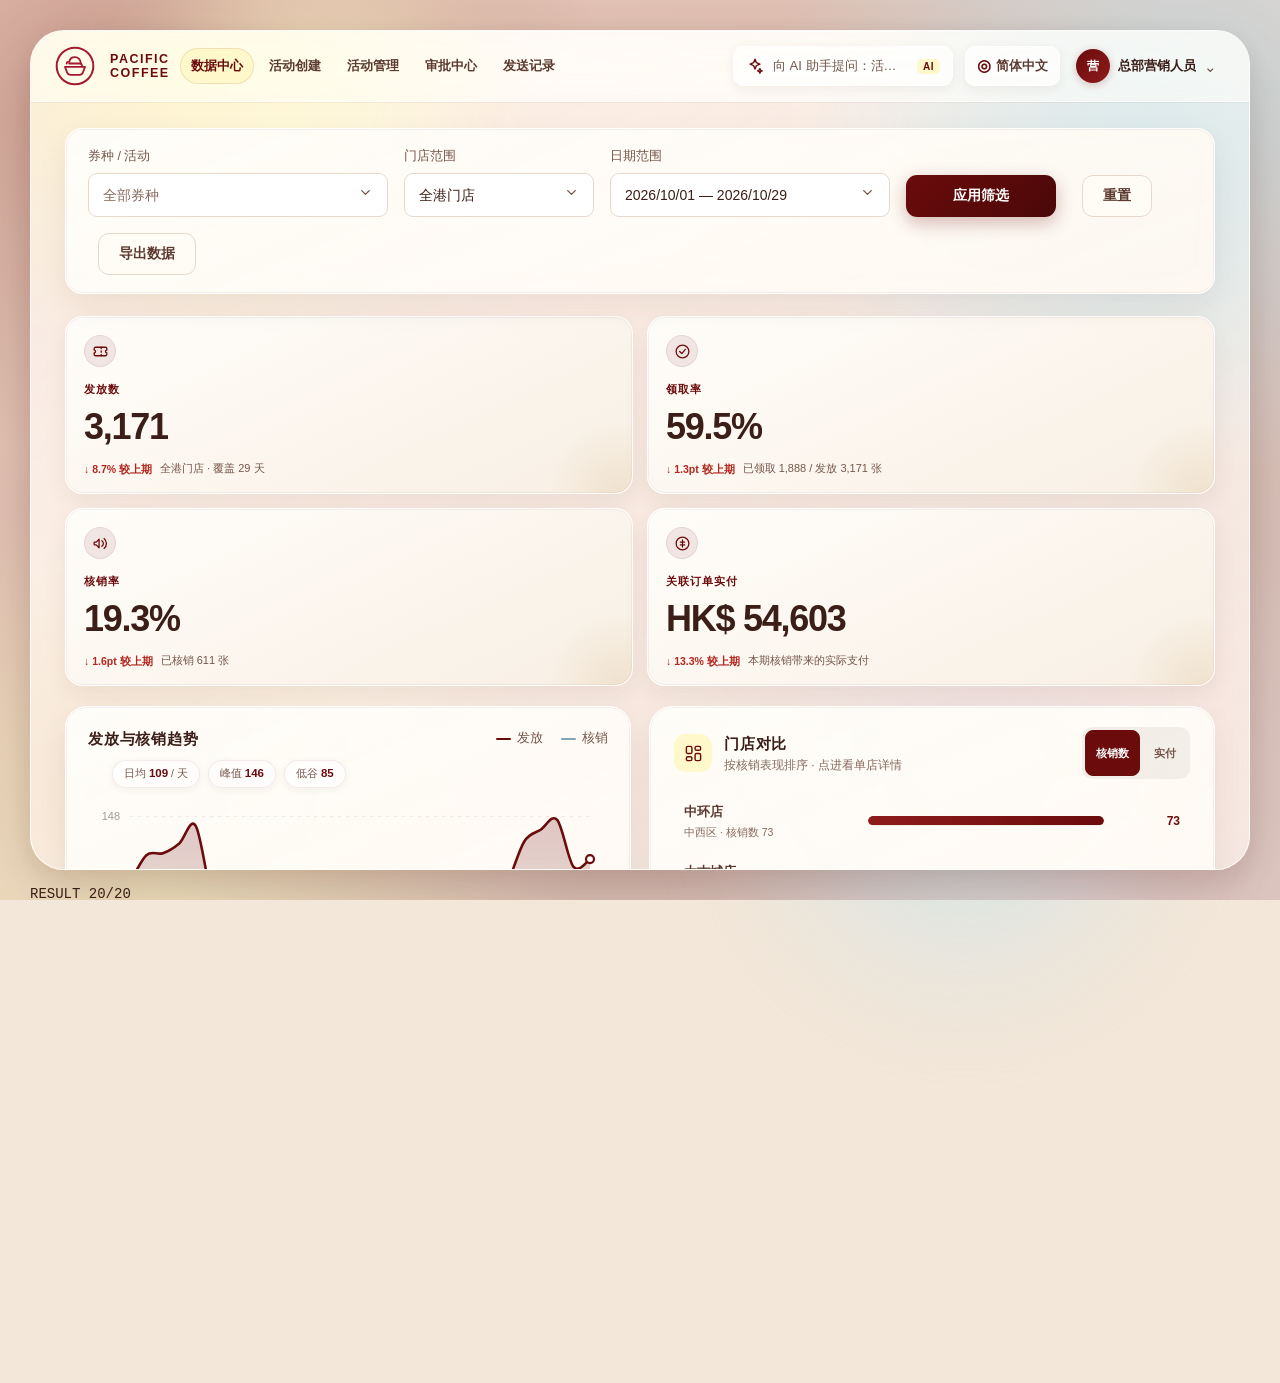
==== commit aae30ebd: "fix(rbac): 门店活动提报页 AI 全禁用 + 总览导出入口丢失 1) AI 能力矩阵按页键匹配，但门店页键是 propose/progress/store-info，导致门店在活动提报页 7" ====
--- a/app/selftest.html
+++ b/app/selftest.html
@@ -7,6 +7,8 @@
 </head>
 <body>
 <div id="boot"></div>
+<!-- 验收环境也以「总部营销人员」登录态启动，这样界面级断言（如导出入口）能真实验证 -->
+<script>sessionStorage.setItem('pcc.accountKey', 'hq.marketing');</script>
 <script src="js/const.js"></script>
 <script src="js/engine.js"></script>
 <script src="js/ui.js"></script>
--- a/app/css/app.css
+++ b/app/css/app.css
@@ -5,36 +5,45 @@
  * ==========================================================================*/
 
 :root {
-  /* PCC 品牌色 */
-  --pcc-red: #A5192E;
-  --pcc-red-dark: #8A1425;
-  --pcc-red-light: #C42B40;
-  --pcc-red-tint: #FBEEF0;
-  --pcc-red-tint2: #F7E3E7;
-
-  --ink: #1A1A1A;
-  --ink-2: #3D3D3D;
-  --ink-3: #6B6B6B;
-  --ink-4: #9A9A9A;
-  --line: #E8E8E8;
-  --line-2: #F0F0F0;
-  --bg: #F6F6F7;
-  --card: #FFFFFF;
-
-  --green: #2E7D5B;
-  --green-tint: #E6F2EC;
-  --amber: #B7791F;
-  --amber-tint: #FCF3E3;
-  --grey-chip: #EFF0F1;
-
-  --radius: 10px;
-  --radius-lg: 14px;
-  --shadow: 0 1px 2px rgba(0, 0, 0, .04), 0 1px 3px rgba(0, 0, 0, .03);
-  --shadow-md: 0 4px 16px rgba(0, 0, 0, .07);
-  --shadow-lg: 0 12px 40px rgba(0, 0, 0, .16);
-
-  --sidebar-w: 232px;
-  --header-h: 74px;
+  /* 新版咖啡馆配色：Lemon Chiffon / Rosewood / Coffee Bean / Botticelli */
+  --pcc-red: #6B0B0C;
+  --pcc-red-dark: #4A0808;
+  --pcc-red-light: #8E1B1C;
+  --pcc-red-tint: #F7E7DF;
+  --pcc-red-tint2: #EED5CE;
+
+  --lemon: #FFF8CA;
+  --lemon-deep: #F4E9A8;
+  --botticelli: #CDE3E8;
+  --rose: #F4D6D3;
+  --sand: #F0D9C8;
+
+  --ink: #3B1E17;
+  --ink-2: #5C3A30;
+  --ink-3: #75564A;
+  --ink-4: #866A5D;
+  --line: #E7D8CC;
+  --line-2: #F1E7DE;
+  --bg: #F3E7D9;
+  --card: #FFFCF7;
+
+  --bean: #3B1E17;
+  --display: "Avenir Next", "Inter", "PingFang SC", "Hiragino Sans GB", "Microsoft YaHei", sans-serif;
+
+  --green: #2E6B53;
+  --green-tint: #E3F0E9;
+  --amber: #A66B2A;
+  --amber-tint: #FBEFD9;
+  --grey-chip: #F1EAE4;
+
+  --radius: 12px;
+  --radius-lg: 20px;
+  --shadow: 0 2px 8px rgba(59, 30, 23, .045), 0 14px 30px rgba(59, 30, 23, .065);
+  --shadow-md: 0 10px 30px rgba(59, 30, 23, .10);
+  --shadow-lg: 0 20px 60px rgba(59, 30, 23, .20);
+
+  --sidebar-w: 244px;
+  --header-h: 76px;
 
   --font: "PingFang SC", "Hiragino Sans GB", "Microsoft YaHei", "Noto Sans CJK SC",
           -apple-system, BlinkMacSystemFont, "Segoe UI", Roboto, "Helvetica Neue", Arial, sans-serif;
@@ -46,7 +55,11 @@
   margin: 0; padding: 0; height: 100%;
   font-family: var(--font);
   color: var(--ink);
-  background: var(--bg);
+  background:
+    radial-gradient(1000px 460px at 98% -8%, rgba(255, 248, 202, .62), transparent 62%),
+    radial-gradient(820px 420px at -6% 104%, rgba(224, 199, 174, .55), transparent 64%),
+    repeating-linear-gradient(135deg, rgba(107, 11, 12, .012) 0 2px, transparent 2px 9px),
+    var(--bg);
   -webkit-font-smoothing: antialiased;
   font-size: 14px;
   line-height: 1.55;
@@ -68,9 +81,11 @@
 /* --------- 左侧导航 --------- */
 .sidebar {
   width: var(--sidebar-w); flex: 0 0 var(--sidebar-w);
-  background: #fff; border-right: 1px solid var(--line);
+  background: linear-gradient(180deg, #FFFCF6 0%, #FAF2EA 100%);
+  border-right: 1px solid var(--line);
   display: flex; flex-direction: column;
   position: sticky; top: 0; height: 100vh;
+  box-shadow: inset -1px 0 0 rgba(255,255,255,.7);
 }
 .brand {
   display: flex; align-items: center; gap: 11px;
@@ -85,39 +100,42 @@
 .brand-sub { font-size: 11.5px; color: var(--ink-3); letter-spacing: .04em; margin-top: 2px; }
 
 .side-label {
-  font-size: 12px; color: var(--ink-4); padding: 6px 20px 8px;
-  letter-spacing: .02em;
-}
-.nav { padding: 0 12px; display: flex; flex-direction: column; gap: 2px; flex: 1; }
+  font-size: 11.5px; color: var(--ink-4); padding: 6px 20px 10px;
+  letter-spacing: .08em; text-transform: uppercase; font-weight: 600;
+}
+.nav { padding: 0 14px; display: flex; flex-direction: column; gap: 4px; flex: 1; }
 .nav-item {
+  display: flex; align-items: center; gap: 12px;
+  padding: 11px 13px; border-radius: 12px;
+  color: var(--ink-2); font-size: 14.5px; font-weight: 500;
+  transition: background .16s, color .16s, box-shadow .16s; position: relative;
+  text-align: left; width: 100%;
+}
+.nav-item:hover { background: rgba(107, 11, 12, .055); }
+.nav-item.active {
+  background: var(--lemon); color: var(--pcc-red); font-weight: 700;
+  box-shadow: inset 0 0 0 1px rgba(107, 11, 12, .10);
+}
+.nav-item.active::before {
+  content: ''; position: absolute; left: -14px; top: 50%; transform: translateY(-50%);
+  width: 4px; height: 26px; background: var(--pcc-red); border-radius: 0 4px 4px 0;
+}
+.nav-dot {
+  width: 10px; height: 10px; border-radius: 50%; background: #D8C9BF; flex: 0 0 10px;
+  box-shadow: inset 0 0 0 1px rgba(45,18,13,.05);
+}
+.nav-item.active .nav-dot { background: var(--pcc-red); }
+
+.side-user {
+  border-top: 1px solid var(--line); padding: 16px 20px;
   display: flex; align-items: center; gap: 11px;
-  padding: 11px 12px; border-radius: 9px;
-  color: var(--ink-2); font-size: 14.5px; font-weight: 500;
-  transition: background .14s, color .14s; position: relative;
-  text-align: left; width: 100%;
-}
-.nav-item:hover { background: #F4F4F5; }
-.nav-item.active {
-  background: var(--pcc-red-tint); color: var(--pcc-red); font-weight: 700;
-}
-.nav-item.active::before {
-  content: ''; position: absolute; left: -12px; top: 50%; transform: translateY(-50%);
-  width: 4px; height: 26px; background: var(--pcc-red); border-radius: 0 3px 3px 0;
-}
-.nav-dot {
-  width: 11px; height: 11px; border-radius: 50%; background: #C9C9CC; flex: 0 0 11px;
-}
-.nav-item.active .nav-dot { background: var(--pcc-red); }
-
-.side-user {
-  border-top: 1px solid var(--line); padding: 15px 20px;
-  display: flex; align-items: center; gap: 11px;
+  background: rgba(255,255,255,.45);
 }
 .avatar {
-  width: 36px; height: 36px; border-radius: 50%; flex: 0 0 36px;
-  background: var(--pcc-red-tint); color: var(--pcc-red);
+  width: 38px; height: 38px; border-radius: 12px; flex: 0 0 38px;
+  background: var(--pcc-red); color: #fff;
   display: flex; align-items: center; justify-content: center;
-  font-weight: 700; font-size: 14px;
+  font-weight: 700; font-size: 13px;
 }
 .side-user .u-name { font-size: 13.5px; font-weight: 700; }
 .side-user .u-desc { font-size: 11.5px; color: var(--ink-3); }
@@ -125,17 +143,19 @@
 /* --------- 主区 --------- */
 .main { flex: 1; min-width: 0; display: flex; flex-direction: column; }
 .topbar {
-  height: var(--header-h); background: #fff; border-bottom: 1px solid var(--line);
+  height: var(--header-h); background: rgba(255, 252, 246, .88);
+  border-bottom: 1px solid var(--line);
   display: flex; align-items: center; justify-content: space-between;
-  padding: 0 34px; position: sticky; top: 0; z-index: 30;
-}
-.topbar h1 { font-size: 21px; font-weight: 700; margin: 0; letter-spacing: .01em; }
-.topbar .demo-tag { font-size: 13px; color: var(--ink-4); }
-
-.content { padding: 26px 34px 60px; }
+  padding: 0 38px; position: sticky; top: 0; z-index: 30;
+  backdrop-filter: blur(16px);
+}
+.topbar h1 { font-size: 20px; font-weight: 750; margin: 0; letter-spacing: -.01em; }
+.topbar .demo-tag { font-size: 12.5px; color: var(--ink-4); }
+
+.content { padding: 30px 38px 72px; }
 
 .page-head { display: flex; align-items: flex-start; justify-content: space-between; margin-bottom: 22px; gap: 20px; }
-.page-title { font-size: 25px; font-weight: 700; margin: 0 0 6px; letter-spacing: .01em; }
+.page-title { font-size: 28px; font-weight: 750; margin: 0 0 6px; letter-spacing: -.025em; }
 .page-desc { font-size: 13.5px; color: var(--ink-3); margin: 0; }
 
 /* --------- 卡片 --------- */
@@ -148,18 +168,22 @@
 /* --------- 按钮 --------- */
 .btn {
   display: inline-flex; align-items: center; justify-content: center; gap: 7px;
-  height: 42px; padding: 0 20px; border-radius: 9px;
-  font-size: 14px; font-weight: 600; white-space: nowrap;
-  transition: background .14s, border-color .14s, box-shadow .14s, opacity .14s;
-}
-.btn-primary { background: var(--pcc-red); color: #fff; }
-.btn-primary:hover { background: var(--pcc-red-dark); }
-.btn-primary:disabled { background: #D9B7BE; cursor: not-allowed; }
-.btn-ghost { background: #fff; color: var(--ink-2); border: 1px solid var(--line); }
-.btn-ghost:hover { border-color: #CFCFD2; background: #FAFAFA; }
+  height: 42px; padding: 0 20px; border-radius: 11px;
+  font-size: 14px; font-weight: 650; white-space: nowrap;
+  transition: background .14s, border-color .14s, box-shadow .14s, opacity .14s, transform .14s;
+}
+.btn:active { transform: translateY(1px); }
+.btn-primary {
+  background: linear-gradient(135deg, var(--pcc-red), var(--pcc-red-dark));
+  color: #fff; box-shadow: 0 6px 16px rgba(107, 11, 12, .20);
+}
+.btn-primary:hover { filter: brightness(1.07); }
+.btn-primary:disabled { background: #CDB9B2; cursor: not-allowed; box-shadow: none; }
+.btn-ghost { background: #FFFCF6; color: var(--ink-2); border: 1px solid var(--line); }
+.btn-ghost:hover { border-color: var(--pcc-red); color: var(--pcc-red); background: #FFF9F2; }
 .btn-text { color: var(--pcc-red); font-weight: 700; height: auto; padding: 0; }
 .btn-text:hover { color: var(--pcc-red-dark); text-decoration: underline; }
-.btn-sm { height: 36px; padding: 0 15px; font-size: 13.5px; border-radius: 8px; }
+.btn-sm { height: 36px; padding: 0 15px; font-size: 13.5px; border-radius: 9px; }
 .btn-block { width: 100%; }
 .btn-danger-text { color: var(--pcc-red); }
 
@@ -169,6 +193,8 @@
   padding: 18px 22px; box-shadow: var(--shadow); margin-bottom: 22px;
 }
 .filterbar-row { display: flex; align-items: flex-end; gap: 16px; flex-wrap: wrap; }
+.filter-result-count { align-self: flex-end; margin-left: auto; padding-bottom: 11px; font-size: 12.5px; color: var(--ink-3); white-space: nowrap; }
+.filter-result-count b { color: var(--pcc-red); font-weight: 700; font-variant-numeric: tabular-nums; }
 .field { display: flex; flex-direction: column; gap: 7px; min-width: 0; }
 .field > label { font-size: 12.5px; color: var(--ink-3); font-weight: 500; }
 .field-grow { flex: 1 1 200px; }
@@ -286,40 +312,135 @@
 .cal-foot { display: flex; justify-content: space-between; align-items: center; margin-top: 11px; padding-top: 11px; border-top: 1px solid var(--line-2); }
 .cal-foot .hint { font-size: 12px; color: var(--ink-4); }
 
+/* --------- 新版看板骨架 --------- */
+.dash-top { display: grid; grid-template-columns: minmax(0, 1.75fr) minmax(300px, .85fr); gap: 18px; margin-bottom: 18px; }
+.dash-mid { display: grid; grid-template-columns: minmax(0, 1.55fr) minmax(320px, 1fr); gap: 18px; margin-bottom: 18px; }
+.dash-bottom { display: grid; grid-template-columns: minmax(0, 1.35fr) minmax(320px, 1fr); gap: 18px; }
+
+.dash-panel {
+  background: var(--card); border: 1px solid var(--line); border-radius: 22px;
+  box-shadow: var(--shadow); overflow: hidden; min-width: 0;
+}
+.dash-panel-head {
+  display: flex; align-items: center; gap: 12px;
+  padding: 20px 24px 14px;
+}
+.dash-panel-icon {
+  width: 38px; height: 38px; border-radius: 12px; flex: 0 0 38px;
+  display: flex; align-items: center; justify-content: center;
+  background: var(--lemon); color: var(--pcc-red);
+}
+.dash-panel-icon svg { width: 19px; height: 19px; }
+.dash-panel-title { font-size: 16px; font-weight: 750; letter-spacing: -.01em; }
+.dash-panel-sub { font-size: 12px; color: var(--ink-4); margin-top: 1px; }
+.dash-panel-body { padding: 0 24px 22px; }
+.dash-panel-head + .dash-panel-body { padding-top: 0; }
+
 /* --------- 指标卡 --------- */
-.metrics { display: grid; gap: 16px; margin-bottom: 20px; }
+.metrics { display: grid; gap: 14px; }
 .metrics-4 { grid-template-columns: repeat(4, 1fr); }
 .metrics-5 { grid-template-columns: repeat(5, 1fr); }
 .metric {
-  background: #fff; border: 1px solid var(--line); border-radius: var(--radius-lg);
-  padding: 18px 20px 16px; box-shadow: var(--shadow);
-  display: flex; flex-direction: column; justify-content: space-between; min-height: 132px;
-}
-.metric-label { font-size: 13.5px; color: var(--ink-3); margin-bottom: 6px; }
+  position: relative; overflow: hidden;
+  border: 1px solid rgba(45, 18, 13, .06); border-radius: 18px;
+  padding: 18px 18px 16px; min-height: 142px;
+  display: flex; flex-direction: column; justify-content: space-between;
+  background: #fff;
+}
+.metric::after {
+  content: ''; position: absolute; width: 110px; height: 110px; right: -42px; bottom: -58px;
+  border-radius: 50%; background: rgba(255,255,255,.38);
+}
+.metric.tone-lemon { background: linear-gradient(150deg, #FFF8CA, #FCEFB0); }
+.metric.tone-blue { background: linear-gradient(150deg, #CDE3E8, #BBD8E0); }
+.metric.tone-rose { background: linear-gradient(150deg, #F4D6D3, #EBC4C1); }
+.metric.tone-sand { background: linear-gradient(150deg, #F0D9C8, #E7C7B2); }
+.metric-label { font-size: 12.5px; color: rgba(45,18,13,.68); margin-bottom: 8px; font-weight: 650; position: relative; z-index: 1; }
 .metric-value {
-  font-size: 38px; font-weight: 700; letter-spacing: -.02em; line-height: 1.1;
-  font-variant-numeric: tabular-nums;
-}
-.metric-value.small { font-size: 30px; }
+  font-size: 34px; font-weight: 800; letter-spacing: -.035em; line-height: 1.05;
+  font-variant-numeric: tabular-nums; color: var(--ink); position: relative; z-index: 1;
+}
+.metric-value.small { font-size: 27px; }
 .metric-value.alarm { color: var(--pcc-red); }
-.metric-foot { font-size: 12px; color: var(--ink-4); text-align: right; margin-top: 8px; }
+.metric-foot {
+  font-size: 11.5px; color: rgba(45,18,13,.62); text-align: left; margin-top: 10px;
+  position: relative; z-index: 1; font-weight: 500;
+}
+.metric-icon {
+  position: absolute; top: 16px; right: 16px; width: 32px; height: 32px;
+  border-radius: 10px; display: flex; align-items: center; justify-content: center;
+  background: rgba(255,255,255,.62); color: var(--pcc-red); z-index: 1;
+}
+.metric-icon svg { width: 17px; height: 17px; }
+
+/* --------- 当前视角卡片 --------- */
+.profile-hero { display: flex; align-items: center; gap: 14px; padding: 6px 0 16px; }
+.profile-avatar {
+  width: 58px; height: 58px; border-radius: 18px; flex: 0 0 58px;
+  background: linear-gradient(135deg, var(--pcc-red), var(--pcc-red-light)); color: #fff;
+  display: flex; align-items: center; justify-content: center; font-weight: 800; font-size: 17px;
+}
+.profile-name { font-size: 17px; font-weight: 750; }
+.profile-scope { font-size: 12.5px; color: var(--ink-3); margin-top: 2px; }
+.profile-meta { display: grid; grid-template-columns: 1fr 1fr; gap: 10px; margin-bottom: 16px; }
+.profile-meta > div {
+  background: #FBF6F0; border: 1px solid var(--line-2); border-radius: 12px; padding: 10px 12px;
+}
+.profile-meta span { display: block; font-size: 11px; color: var(--ink-4); margin-bottom: 2px; }
+.profile-meta b { font-size: 13px; font-weight: 650; }
+.profile-actions { display: flex; flex-wrap: wrap; gap: 8px; }
+.profile-actions .btn { flex: 1 1 auto; }
+
+/* --------- 看板列表行 --------- */
+.dash-list { display: flex; flex-direction: column; }
+.dash-list-row {
+  width: 100%; display: flex; align-items: center; gap: 12px;
+  padding: 12px 0; border: 0; border-bottom: 1px solid var(--line-2);
+  background: none; text-align: left; font: inherit; color: inherit;
+  transition: background .15s, padding-left .15s;
+}
+.dash-list-row:last-child { border-bottom: 0; }
+.dash-list-row:hover { background: rgba(107,11,12,.035); padding-left: 6px; }
+.dash-list-main { flex: 1; min-width: 0; }
+.dash-list-name { font-size: 13.5px; font-weight: 650; white-space: nowrap; overflow: hidden; text-overflow: ellipsis; }
+.dash-list-sub { font-size: 11.5px; color: var(--ink-4); margin-top: 2px; }
+.dash-list-value { font-size: 14px; font-weight: 750; font-variant-numeric: tabular-nums; }
+.dash-list-arrow { color: var(--pcc-red); font-size: 12px; opacity: 0; transition: opacity .15s; }
+.dash-list-row:hover .dash-list-arrow { opacity: 1; }
+.dash-stat-row { display: flex; gap: 10px; margin-bottom: 14px; }
+.dash-stat {
+  flex: 1; background: #FBF6F0; border: 1px solid var(--line-2);
+  border-radius: 12px; padding: 10px 12px;
+}
+.dash-stat span { display: block; font-size: 11px; color: var(--ink-4); }
+.dash-stat b { font-size: 18px; font-variant-numeric: tabular-nums; }
 
 /* --------- 图表 --------- */
 .chart-grid { display: grid; grid-template-columns: 1.62fr 1fr; gap: 16px; }
-.chart-card { background: #fff; border: 1px solid var(--line); border-radius: var(--radius-lg); padding: 20px 22px; box-shadow: var(--shadow); }
+.chart-card {
+  background: var(--card); border: 1px solid var(--line); border-radius: var(--radius-lg);
+  padding: 20px 22px; box-shadow: var(--shadow);
+}
 .chart-head { display: flex; align-items: center; justify-content: space-between; margin-bottom: 8px; }
 .chart-title { font-size: 16.5px; font-weight: 700; }
 .legend { display: flex; gap: 18px; font-size: 12.5px; color: var(--ink-3); }
 .legend span { display: flex; align-items: center; gap: 6px; }
 .legend i { width: 15px; height: 2.5px; border-radius: 2px; display: inline-block; }
 .lg-issued { background: var(--pcc-red); }
-.lg-claimed { background: #E9A9B4; }
-.lg-used { background: #B8B8BB; }
+.lg-claimed { background: #D9A9A5; }
+.lg-used { background: #7FA8B4; }
+
+.chart-insight { display: grid; grid-template-columns: repeat(3, 1fr); gap: 10px; margin-top: 18px; }
+.chart-insight > div {
+  background: #FBF6F0; border: 1px solid var(--line-2); border-radius: 12px; padding: 10px 12px;
+}
+.chart-insight span { display: block; font-size: 11px; color: var(--ink-4); }
+.chart-insight b { font-size: 15px; font-variant-numeric: tabular-nums; }
 
 .side-list { display: flex; flex-direction: column; }
 .side-row {
   display: flex; align-items: center; justify-content: space-between;
-  padding: 15px 0; border-bottom: 1px solid var(--line-2); font-size: 14px;
+  padding: 13px 0; border-bottom: 1px solid var(--line-2); font-size: 14px;
 }
 .side-row:last-child { border-bottom: none; }
 .side-row .k { color: var(--ink-2); display: flex; align-items: center; gap: 8px; }
@@ -436,6 +557,14 @@
 .notice.green { background: var(--green-tint); color: var(--green); }
 .notice.amber { background: var(--amber-tint); color: var(--amber); }
 
+/* 批准确认：影响摘要卡 */
+.ap-impact { border: 1px solid var(--line); border-radius: 10px; overflow: hidden; }
+.ap-impact-row { display: flex; justify-content: space-between; align-items: center; gap: 16px; padding: 9px 13px; font-size: 13px; }
+.ap-impact-row:nth-child(odd) { background: var(--line-2); }
+.ap-impact-row span { color: var(--ink-3); }
+.ap-impact-row b { color: var(--ink); font-weight: 600; text-align: right; }
+.ap-impact-note { margin-top: 12px; font-size: 12.5px; color: var(--ink-3); line-height: 1.6; }
+
 /* --------- 复选卡片（导出内容） --------- */
 .check-cards { display: grid; grid-template-columns: repeat(3, 1fr); gap: 12px; }
 .check-card {
@@ -502,13 +631,42 @@
 .ai-fab:hover { transform: scale(1.06); background: var(--pcc-red-dark); }
 .ai-fab.hidden { display: none; }
 
+/* AI 活动助手 · 可拖拽液态玻璃浮窗（顶部拖动，位置任意，折叠不挡数据） */
 .ai-drawer {
-  position: fixed; top: 0; right: 0; bottom: 0; width: 480px; max-width: 96vw;
-  background: #fff; box-shadow: -8px 0 40px rgba(0, 0, 0, .14); z-index: 450;
-  display: flex; flex-direction: column;
-  transform: translateX(100%); transition: transform .24s cubic-bezier(.22, .61, .36, 1);
-}
-.ai-drawer.open { transform: none; }
+  position: fixed; left: auto; right: 24px; top: auto; bottom: 24px;
+  width: 408px; height: min(620px, calc(100vh - 48px)); max-width: calc(100vw - 32px);
+  z-index: 450; display: flex; flex-direction: column; overflow: hidden;
+  border-radius: 26px;
+  background:
+    radial-gradient(320px 210px at 6% -4%, rgba(255,248,202,.76), transparent 62%),
+    radial-gradient(300px 240px at 98% 10%, rgba(205,227,232,.62), transparent 60%),
+    linear-gradient(155deg, rgba(255,253,249,.88), rgba(255,249,240,.78));
+  -webkit-backdrop-filter: blur(30px) saturate(165%);
+  backdrop-filter: blur(30px) saturate(165%);
+  border: 1px solid rgba(255, 255, 255, .92);
+  box-shadow: 0 26px 70px rgba(74,30,24,.24), 0 4px 14px rgba(74,30,24,.08),
+              inset 0 1px 0 rgba(255,255,255,.96);
+  opacity: 0; transform: translateY(16px) scale(.97); pointer-events: none;
+  transform-origin: center bottom;
+  transition: opacity .24s cubic-bezier(.22,.8,.24,1), transform .28s cubic-bezier(.22,.8,.24,1);
+}
+.ai-drawer.open { opacity: 1; transform: none; pointer-events: auto; }
+.ai-drawer.dragging { transition: none !important; cursor: grabbing; }
+.ai-drawer.minimized { width: 262px; height: 58px; }
+.ai-drawer.minimized .ai-body, .ai-drawer.minimized .ai-foot { display: none; }
+.ai-drawer.minimized .ai-head { padding: 10px 13px; border-bottom: 0; align-items: center; gap: 9px; }
+.ai-drawer.minimized .ai-head-logo { width: 30px; height: 30px; flex-basis: 30px; }
+.ai-drawer.minimized .ai-head-logo svg { width: 30px; height: 30px; }
+.ai-drawer.minimized .ai-head h2 { font-size: 14px; margin: 0; }
+.ai-drawer.minimized .ai-head .sub { display: none; }
+.ai-head { cursor: grab; user-select: none; }
+.ai-grip { color: var(--ink-4); font-size: 16px; line-height: 1; margin-right: -5px; }
+.ai-min {
+  width: 30px; height: 30px; flex: 0 0 30px; display: grid; place-items: center;
+  border: 0; border-radius: 9px; background: rgba(45,18,13,.05); color: var(--ink-3); cursor: pointer;
+}
+.ai-min:hover { background: rgba(107,11,12,.1); color: var(--pcc-red); }
+.ai-min svg { width: 15px; height: 15px; }
 .ai-head {
   padding: 18px 22px 14px; border-bottom: 1px solid var(--line-2);
   display: flex; align-items: flex-start; gap: 12px;
@@ -569,107 +727,6 @@
   color: var(--ink-2); background: #fff;
 }
 .quick-ask:hover { border-color: var(--pcc-red); color: var(--pcc-red); }
-
-/* ============================================================ 消费端原型 */
-.app-shell {
-  display: flex; gap: 28px; justify-content: center; align-items: flex-start;
-  flex-wrap: wrap; padding: 10px 0 30px;
-}
-.phone {
-  width: 322px; height: 660px; border-radius: 34px; background: #000;
-  padding: 9px; box-shadow: 0 16px 44px rgba(0, 0, 0, .3); flex: 0 0 322px;
-}
-.phone-screen {
-  width: 100%; height: 100%; border-radius: 27px; background: #0B0B0C;
-  overflow: hidden; display: flex; flex-direction: column; color: #fff; position: relative;
-}
-.ph-status {
-  height: 30px; display: flex; align-items: center; justify-content: space-between;
-  padding: 0 20px; font-size: 11.5px; font-weight: 600; flex: 0 0 30px;
-}
-.ph-body { flex: 1; overflow-y: auto; }
-.ph-body::-webkit-scrollbar { width: 0; }
-.ph-tabbar {
-  height: 62px; flex: 0 0 62px; background: #111; border-top: 1px solid #1E1E20;
-  display: flex; align-items: center; justify-content: space-around; padding-bottom: 4px;
-}
-.ph-tab { display: flex; flex-direction: column; align-items: center; gap: 3px; font-size: 10px; color: #8A8A8E; }
-.ph-tab.on { color: var(--pcc-red-light); }
-.ph-tab .ti { width: 22px; height: 22px; }
-
-.ph-head { padding: 8px 20px 14px; display: flex; align-items: center; gap: 12px; }
-.ph-avatar { width: 42px; height: 42px; border-radius: 50%; background: #2A2A2C; display: flex; align-items: center; justify-content: center; }
-.ph-hello { font-size: 16px; font-weight: 700; }
-.ph-notice {
-  margin: 0 18px 14px; background: #26262A; border-radius: 9px; padding: 12px 14px;
-  display: flex; align-items: center; justify-content: space-between; font-size: 12.5px;
-}
-.ph-banner {
-  margin: 0 0 16px; background: linear-gradient(105deg, #1D7FA8, #35A9CE);
-  padding: 18px 20px; display: flex; align-items: center; justify-content: space-between;
-}
-.ph-banner .t1 { font-size: 11px; opacity: .92; margin-bottom: 5px; }
-.ph-banner .t2 { font-size: 20px; font-weight: 800; line-height: 1.25; }
-.ph-quick { display: flex; justify-content: space-around; padding: 6px 10px 20px; border-bottom: 1px solid #1B1B1D; }
-.ph-q { display: flex; flex-direction: column; align-items: center; gap: 7px; font-size: 10.5px; color: #C9C9CC; position: relative; }
-.ph-q .qi { width: 30px; height: 30px; }
-.ph-badge {
-  position: absolute; top: -4px; right: -6px; background: var(--pcc-red-light); color: #fff;
-  font-size: 9px; min-width: 15px; height: 15px; border-radius: 8px;
-  display: flex; align-items: center; justify-content: center; padding: 0 4px; font-weight: 700;
-}
-.ph-sec-title { font-size: 15.5px; font-weight: 700; padding: 20px 20px 12px; }
-.ph-sec-sub { font-size: 11.5px; color: #8A8A8E; text-align: center; padding: 6px 20px 14px; }
-.ph-news-card {
-  margin: 0 20px 16px; background: linear-gradient(120deg, #C42B40, #8A1425);
-  border-radius: 10px; padding: 20px; display: flex; align-items: center; justify-content: space-between;
-}
-.ph-news-card .t1 { font-size: 11.5px; opacity: .95; margin-bottom: 7px; }
-.ph-news-card .t2 { font-size: 19px; font-weight: 800; line-height: 1.3; }
-.ph-dots { display: flex; gap: 5px; justify-content: center; padding-bottom: 8px; }
-.ph-dot { width: 5px; height: 5px; border-radius: 50%; background: #3A3A3C; }
-.ph-dot.on { background: var(--pcc-red-light); width: 14px; border-radius: 3px; }
-
-.ph-back { display: flex; align-items: center; gap: 10px; padding: 12px 20px 6px; font-size: 17px; font-weight: 700; }
-.ph-tabs2 { display: flex; gap: 26px; padding: 12px 20px 0; border-bottom: 1px solid #1B1B1D; }
-.ph-tabs2 div { font-size: 14px; color: #8A8A8E; padding-bottom: 10px; position: relative; }
-.ph-tabs2 div.on { color: #fff; font-weight: 700; }
-.ph-tabs2 div.on::after { content: ''; position: absolute; left: 0; right: 0; bottom: -1px; height: 2.5px; background: var(--pcc-red-light); border-radius: 2px; }
-
-.coupon-card {
-  margin: 16px 18px; border-radius: 12px; padding: 18px 20px; position: relative;
-  background: linear-gradient(120deg, #C42B40, #99182C); overflow: hidden;
-}
-.coupon-card .cc-top { font-size: 11px; letter-spacing: .07em; opacity: .95; }
-.coupon-card .cc-name { font-size: 21px; font-weight: 800; margin: 9px 0 7px; }
-.coupon-card .cc-disc { font-size: 40px; font-weight: 800; line-height: 1; letter-spacing: -.02em; }
-.coupon-card .cc-valid { font-size: 12px; opacity: .95; margin-top: 9px; }
-.coupon-card .cc-logo { position: absolute; right: 16px; top: 50%; transform: translateY(-50%); opacity: .5; }
-.coupon-card::after {
-  content: ''; position: absolute; left: 20px; right: 20px; bottom: 62px;
-  border-top: 1px dashed rgba(255, 255, 255, .3);
-}
-.cc-note { font-size: 12.5px; color: #9A9A9E; padding: 4px 20px 10px; line-height: 1.6; }
-.ph-cta {
-  margin: 14px 18px 20px; height: 48px; border-radius: 10px; background: var(--pcc-red-light);
-  color: #fff; font-size: 15px; font-weight: 700; width: calc(100% - 36px);
-  display: flex; align-items: center; justify-content: center;
-}
-.ph-cta:disabled { background: #3A3A3C; color: #8A8A8E; }
-.ph-detail-hero { margin: 20px 18px 0; }
-.ph-kv { display: flex; justify-content: space-between; padding: 15px 20px; border-bottom: 1px solid #1B1B1D; font-size: 13px; }
-.ph-kv .k { color: #8A8A8E; }
-.ph-kv .v { font-weight: 600; }
-.ph-note { font-size: 11.5px; color: #6E6E73; padding: 16px 20px; }
-
-/* --------- 原型标签 --------- */
-.proto-switch {
-  display: flex; align-items: center; gap: 10px; margin-bottom: 8px;
-}
-.proto-label {
-  position: absolute; top: -22px; left: 0; font-size: 12px; color: var(--ink-3);
-}
-.phone-wrap { position: relative; }
 
 /* --------- 详情抽屉（发送记录）----------- */
 .drawer-right {
@@ -704,16 +761,20 @@
 /* --------- 缩放/自适应 --------- */
 @media (max-width: 1500px) {
   .metrics-5 { grid-template-columns: repeat(3, 1fr); }
+  .dash-top { grid-template-columns: minmax(0, 1.5fr) minmax(280px, .9fr); }
 }
 @media (max-width: 1280px) {
   .metrics-4 { grid-template-columns: repeat(2, 1fr); }
   .chart-grid { grid-template-columns: 1fr; }
+  .dash-mid-v2 { grid-template-columns: 1fr; }
+  .coupon-grid { grid-template-columns: repeat(3, minmax(0, 1fr)); }
+  .dash-top, .dash-mid, .dash-bottom { grid-template-columns: 1fr; }
   .form-grid { grid-template-columns: 1fr; }
   .check-cards { grid-template-columns: 1fr; }
 }
 @media (max-width: 980px) {
   .sidebar { display: none; }
-  .content { padding: 20px; }
+  .content { padding: 22px 20px 60px; }
   .topbar { padding: 0 20px; }
 }
 
@@ -752,4 +813,1608 @@
   font-size: 12px; color: var(--ink-2); font-variant-numeric: tabular-nums;
   transition: border-color .13s, color .13s, background .13s;
 }
-.range-chip:hover { border-color: var(--pcc-red); color: var(--pcc-red); background: #FFFBFB; }+.range-chip:hover { border-color: var(--pcc-red); color: var(--pcc-red); background: #FFFBFB; }
+/* ============================================================ 方案定位条 */
+.posbar {
+  border: 1px solid var(--line);
+  border-radius: 12px;
+  background: linear-gradient(180deg, #FFFFFF, #FCFAFA);
+  margin-bottom: 16px;
+  overflow: hidden;
+}
+.posbar-head {
+  width: 100%;
+  display: flex;
+  align-items: center;
+  gap: 12px;
+  padding: 12px 18px;
+  background: none;
+  border: 0;
+  cursor: pointer;
+  text-align: left;
+  font: inherit;
+  color: var(--ink-2);
+}
+.posbar-head:hover { background: rgba(165, 25, 46, .04); }
+.posbar-tag {
+  flex: 0 0 auto;
+  font-size: 12px;
+  font-weight: 700;
+  letter-spacing: .04em;
+  color: #fff;
+  background: var(--pcc-red);
+  border-radius: 999px;
+  padding: 3px 10px;
+}
+.posbar-title { font-size: 13.5px; font-weight: 600; color: var(--ink); }
+.posbar-chain { font-size: 12.5px; color: var(--ink-3); margin-left: auto; }
+.posbar-toggle { font-size: 12.5px; color: var(--pcc-red); white-space: nowrap; }
+.posbar-body {
+  border-top: 1px solid var(--line-2);
+  padding: 14px 18px 16px;
+  background: #fff;
+}
+.posbar-line {
+  font-size: 13px;
+  line-height: 1.85;
+  color: var(--ink-2);
+  padding-left: 14px;
+  position: relative;
+}
+.posbar-line + .posbar-line { margin-top: 6px; }
+.posbar-line::before {
+  content: "";
+  position: absolute;
+  left: 0;
+  top: 10px;
+  width: 6px;
+  height: 6px;
+  border-radius: 50%;
+  background: var(--pcc-red);
+  opacity: .55;
+}
+
+/* ============================================================ 可点击的异常行 */
+.anomaly-row {
+  width: 100%;
+  display: flex;
+  align-items: center;
+  gap: 10px;
+  padding: 7px 0;
+  border: 0;
+  border-bottom: 1px solid var(--line-2);
+  background: none;
+  cursor: pointer;
+  text-align: left;
+  font: inherit;
+  color: inherit;
+}
+.anomaly-row:hover { background: rgba(165, 25, 46, .03); }
+.anomaly-row:hover .anomaly-go { opacity: 1; }
+.anomaly-go {
+  margin-left: auto;
+  font-size: 12px;
+  color: var(--pcc-red);
+  opacity: 0;
+  transition: opacity .15s;
+}
+
+/* ============================================================================
+ * 统一设计令牌（参考 4px 间距基准 + 圆角分级：
+ *   控件 8px < 卡片 12px < 弹窗 16px，子元素圆角不超过父级）
+ * ==========================================================================*/
+:root {
+  --r-ctl: 8px;
+  --r-card: 12px;
+  --r-modal: 16px;
+  --sp-1: 4px;
+  --sp-2: 8px;
+  --sp-3: 12px;
+  --sp-4: 16px;
+  --sp-5: 20px;
+  --sp-6: 24px;
+  --sp-8: 32px;
+}
+
+/* 卡片：统一圆角与内边距，靠边框分层而不是堆阴影 */
+.card { border-radius: var(--r-card); }
+.card-pad { padding: var(--sp-5) var(--sp-6); }
+
+/* 表格：分隔线 + 悬停（不做斑马纹——它与悬停、选中叠加会让底色打架），表头吸顶 */
+.table-wrap { border-radius: var(--r-card); }
+table.data th {
+  position: sticky;
+  top: 0;
+  z-index: 2;
+  background: #fff;
+}
+table.data tbody tr { transition: background-color .15s; }
+table.data tbody tr:hover { background: #FBF7F8; }
+table.data td.num, table.data th.num { font-variant-numeric: tabular-nums; }
+
+/* 切页淡入（200ms，位移 6px；尊重系统减弱动效设置） */
+@keyframes pageIn {
+  from { opacity: 0; transform: translateY(6px); }
+  to { opacity: 1; transform: none; }
+}
+#content > * { animation: pageIn .2s ease-out both; }
+@media (prefers-reduced-motion: reduce) {
+  #content > *, .card, .msg-bubble { animation: none !important; transition: none !important; }
+}
+
+/* 空态：说明「为什么空」并给出下一步，而不是一句灰字 */
+.empty {
+  display: flex;
+  flex-direction: column;
+  align-items: center;
+  gap: 6px;
+  padding: 46px 20px;
+  color: var(--ink-3);
+}
+.empty .empty-title { font-size: 15px; font-weight: 600; color: var(--ink-2); }
+.empty .empty-desc { font-size: 13px; line-height: 1.7; max-width: 380px; text-align: center; }
+.empty .empty-actions { display: flex; gap: 10px; margin-top: 10px; }
+
+/* ============================================================================
+ * 规则优先级阶梯
+ * ==========================================================================*/
+.prio-head,
+.prio-row {
+  display: grid;
+  grid-template-columns: 64px 1fr 132px 1fr 108px;
+  gap: 12px;
+  align-items: center;
+}
+.prio-head {
+  font-size: 12px;
+  letter-spacing: .04em;
+  color: var(--ink-3);
+  padding: 8px 0;
+  border-bottom: 1px solid var(--line);
+}
+.prio-row {
+  padding: 11px 0;
+  border-bottom: 1px solid var(--line-2);
+  font-size: 13.5px;
+}
+.prio-row:last-child { border-bottom: 0; }
+.prio-level {
+  display: inline-flex;
+  align-items: center;
+  justify-content: center;
+  width: 46px;
+  height: 22px;
+  border-radius: 999px;
+  background: rgba(165, 25, 46, .08);
+  color: var(--pcc-red);
+  font-size: 12px;
+  font-weight: 700;
+}
+.prio-name { font-weight: 600; color: var(--ink); }
+.prio-type, .prio-scope { color: var(--ink-2); }
+.prio-id { color: var(--ink-3); font-size: 12.5px; }
+.prio-note {
+  margin-top: 14px;
+  padding: 12px 14px;
+  background: #FAFAFB;
+  border: 1px solid var(--line-2);
+  border-radius: var(--r-ctl);
+  font-size: 12.5px;
+  line-height: 1.8;
+  color: var(--ink-3);
+}
+
+/* 刚提交的活动高亮（2 秒内一眼可见） */
+.camp-item-new {
+  box-shadow: 0 0 0 2px rgba(165, 25, 46, .22);
+  border-radius: var(--r-card);
+}
+
+/* 筛选面板底部吸底：主操作在长表单里也始终可见 */
+.filter-apply-sticky {
+  position: sticky;
+  bottom: 0;
+  z-index: 6;
+  margin: 6px -6px -8px;
+  padding: 12px 6px 12px;
+  background: linear-gradient(180deg, rgba(255, 253, 249, .82), rgba(255, 253, 249, .98) 34%);
+  box-shadow: 0 -10px 22px rgba(74, 30, 24, .07);
+  border-radius: 0 0 16px 16px;
+}
+.filter-apply-sticky .btn { width: 100%; }
+
+/* 可排序表头 */
+th.sortable {
+  cursor: pointer;
+  user-select: none;
+  white-space: nowrap;
+}
+th.sortable:hover { color: var(--pcc-red); }
+th.sortable[aria-sort="ascending"], th.sortable[aria-sort="descending"] { color: var(--pcc-red); }
+.sort-ind { margin-left: 4px; font-size: 11px; }
+
+/* ==========================================================================
+ * v3 顶部导航栏布局（覆盖上方旧的侧栏骨架）
+ * ==========================================================================*/
+#root { display: block !important; min-height: 100vh; }
+.sidebar { display: none !important; }
+.main { display: block; }
+
+.appbar {
+  position: sticky; top: 0; z-index: 60;
+  background: rgba(255, 252, 246, .94);
+  border-bottom: 1px solid var(--line);
+  backdrop-filter: blur(18px);
+  box-shadow: 0 2px 14px rgba(45, 18, 13, .04);
+}
+.appbar-inner {
+  height: 72px; max-width: 1560px; margin: 0 auto;
+  padding: 0 34px; display: flex; align-items: center; gap: 26px;
+}
+.appbar-brand { display: flex; align-items: center; gap: 9px; flex: 0 0 auto; }
+.appbar-brand .brand-logo { width: 40px; height: 40px; }
+.appbar-brand .brand-name { font-size: 12.5px; }
+
+/* 顶部横向导航 */
+.topnav { display: flex; align-items: center; gap: 4px; flex: 1 1 auto; min-width: 0; }
+.topnav .nav-item {
+  width: auto; padding: 9px 15px; border-radius: 10px;
+  font-size: 13.5px; font-weight: 600; white-space: nowrap;
+  background: transparent; color: var(--ink-2);
+}
+.topnav .nav-item:hover { background: rgba(107, 11, 12, .06); }
+.topnav .nav-item.active {
+  background: var(--lemon); color: var(--pcc-red);
+  box-shadow: inset 0 0 0 1px rgba(107, 11, 12, .10);
+}
+.topnav .nav-item.active::before { display: none; }
+
+/* 顶部右侧工具区 */
+.appbar-tools { display: flex; align-items: center; gap: 12px; flex: 0 0 auto; }
+
+/* AI 搜索栏 */
+.ai-search {
+  display: flex; align-items: center; gap: 9px;
+  width: 300px; height: 40px; padding: 0 12px;
+  background: #fff; border: 1px solid var(--line); border-radius: 11px;
+  color: var(--ink-3); font-size: 13px; text-align: left;
+  transition: border-color .15s, box-shadow .15s;
+}
+.ai-search:hover { border-color: var(--pcc-red); box-shadow: 0 0 0 3px rgba(107, 11, 12, .06); }
+.ai-search:disabled { opacity: .5; cursor: not-allowed; }
+.ai-search-ico { display: flex; color: var(--pcc-red); flex: 0 0 auto; }
+.ai-search-ico svg { width: 18px; height: 18px; }
+.ai-search-ph { flex: 1; overflow: hidden; white-space: nowrap; text-overflow: ellipsis; }
+.ai-search-key {
+  flex: 0 0 auto; font-size: 10px; font-weight: 800; letter-spacing: .05em;
+  color: var(--pcc-red); background: var(--lemon);
+  padding: 2px 6px; border-radius: 5px;
+}
+
+/* 语言切换 */
+.lang-wrap { position: relative; flex: 0 0 auto; }
+.lang-btn {
+  display: flex; align-items: center; gap: 5px;
+  height: 40px; padding: 0 11px; border-radius: 10px;
+  background: #fff; border: 1px solid var(--line);
+  font-size: 12.5px; color: var(--ink-2); font-weight: 600; white-space: nowrap;
+}
+.lang-btn:hover { border-color: var(--pcc-red); color: var(--pcc-red); }
+.lang-globe { font-size: 16px; color: var(--pcc-red); line-height: 1; }
+.lang-panel {
+  position: absolute; top: calc(100% + 8px); right: 0; min-width: 140px;
+  background: #fff; border: 1px solid var(--line); border-radius: 12px;
+  box-shadow: var(--shadow-md); padding: 6px; z-index: 80;
+}
+.lang-item {
+  display: block; width: 100%; text-align: left;
+  padding: 9px 12px; border-radius: 8px; font-size: 13px; color: var(--ink-2);
+}
+.lang-item:hover { background: rgba(107, 11, 12, .06); }
+.lang-item.on { background: var(--lemon); color: var(--pcc-red); font-weight: 700; }
+
+/* 账号头像下拉 */
+.account-menu { position: relative; flex: 0 0 auto; }
+.account-menu-wrap { position: relative; }
+.account-trigger {
+  display: flex; align-items: center; gap: 8px;
+  height: 44px; padding: 0 8px 0 4px; border-radius: 24px;
+  background: transparent; transition: background .15s;
+}
+.account-trigger:hover { background: rgba(107, 11, 12, .06); }
+.account-avatar {
+  width: 34px; height: 34px; border-radius: 50%; flex: 0 0 34px;
+  background: linear-gradient(135deg, var(--pcc-red), var(--pcc-red-light));
+  color: #fff; display: flex; align-items: center; justify-content: center;
+  font-weight: 700; font-size: 12px;
+  box-shadow: 0 2px 8px rgba(107, 11, 12, .25);
+}
+.account-trigger-name { font-size: 13px; font-weight: 650; max-width: 110px; white-space: nowrap; overflow: hidden; text-overflow: ellipsis; }
+.account-caret { font-size: 15px; color: var(--ink-3); line-height: 1; }
+.account-dropdown {
+  position: absolute; top: calc(100% + 10px); right: 0; width: 300px;
+  background: #fff; border: 1px solid var(--line); border-radius: 16px;
+  box-shadow: var(--shadow-lg); padding: 14px; z-index: 85;
+  opacity: 0; visibility: hidden; transform: translateY(-6px);
+  transition: opacity .16s, transform .16s, visibility .16s;
+}
+.account-menu-wrap.open .account-dropdown { opacity: 1; visibility: visible; transform: none; }
+.acc-head { display: flex; align-items: center; gap: 11px; padding: 4px 4px 14px; }
+.acc-avatar-lg {
+  width: 44px; height: 44px; border-radius: 14px; flex: 0 0 44px;
+  background: linear-gradient(135deg, var(--pcc-red), var(--pcc-red-light));
+  color: #fff; display: flex; align-items: center; justify-content: center;
+  font-weight: 800; font-size: 14px;
+}
+.acc-name { font-size: 14.5px; font-weight: 750; }
+.acc-scope { font-size: 12px; color: var(--ink-3); margin-top: 1px; }
+.acc-section-label { font-size: 11px; color: var(--ink-4); padding: 2px 4px 7px; letter-spacing: .05em; font-weight: 600; }
+.acc-divider { height: 1px; background: var(--line-2); margin: 10px 0 6px; }
+.acc-action {
+  display: flex; align-items: center; gap: 9px; width: 100%;
+  padding: 10px 8px; border-radius: 9px; font-size: 13.5px; color: var(--ink-2); text-align: left;
+}
+.acc-action:hover { background: var(--lemon); color: var(--pcc-red); }
+.acc-action svg { width: 16px; height: 16px; }
+.acc-arrow { margin-left: auto; color: var(--pcc-red); }
+.account-dropdown .control { width: 100%; height: 40px; }
+
+/* 内容区：顶部导航后不需要多余偏移 */
+.content { max-width: 1560px; margin: 0 auto; }
+
+/* ==========================================================================
+ * 数据大盘可视化组件
+ * ==========================================================================*/
+.viz-bars { display: flex; flex-direction: column; gap: 14px; padding: 4px 0 2px; }
+.viz-bar-row { display: flex; flex-direction: column; gap: 6px; }
+.viz-bar-top { display: flex; align-items: baseline; justify-content: space-between; gap: 10px; }
+.viz-bar-label { font-size: 12.5px; color: var(--ink-2); font-weight: 600; }
+.viz-bar-value { font-size: 13px; font-weight: 750; font-variant-numeric: tabular-nums; color: var(--pcc-red); }
+.viz-bar-value.alarm { color: #B3261E; }
+.viz-bar-track {
+  height: 9px; border-radius: 6px; background: #F1E7DE; overflow: hidden;
+}
+.viz-bar-fill {
+  display: block; height: 100%; border-radius: 6px;
+  transition: width .5s cubic-bezier(.22,.61,.36,1);
+}
+.viz-bar-fill.tone-wine { background: linear-gradient(90deg, #8E1B1C, #6B0B0C); }
+.viz-bar-fill.tone-sand { background: linear-gradient(90deg, #E7B98F, #C98A4B); }
+.viz-bar-fill.tone-blue { background: linear-gradient(90deg, #CDE3E8, #7FA8B4); }
+.viz-bar-fill.alarm { background: linear-gradient(90deg, #E08A82, #B3261E); }
+
+.viz-anomaly { margin-top: 18px; padding-top: 16px; border-top: 1px solid var(--line-2); }
+.viz-subtitle { font-size: 12.5px; font-weight: 700; color: var(--ink-2); margin-bottom: 12px; }
+.viz-anomaly-row { display: flex; align-items: center; gap: 16px; }
+.viz-anomaly-stats { flex: 1; display: flex; flex-direction: column; gap: 12px; min-width: 0; }
+
+.viz-donut { position: relative; width: 92px; height: 92px; flex: 0 0 92px; }
+.viz-donut-svg { width: 100%; height: 100%; transform: rotate(-90deg); }
+.viz-donut-bg { fill: none; stroke: #F1E7DE; stroke-width: 9; }
+.viz-donut-fg { fill: none; stroke-width: 9; stroke-linecap: round; transition: stroke-dasharray .55s ease; }
+.viz-donut-center {
+  position: absolute; inset: 0; display: flex; flex-direction: column;
+  align-items: center; justify-content: center; gap: 1px;
+}
+.viz-donut-center b { font-size: 22px; font-weight: 800; line-height: 1; font-variant-numeric: tabular-nums; }
+.viz-donut-center span { font-size: 10.5px; color: var(--ink-3); }
+
+/* --------- 数据大盘 v2：趋势 + 漏斗 + 券种矩阵 --------- */
+.dash-mid-v2 { grid-template-columns: minmax(0, 1.28fr) minmax(380px, 1fr); align-items: stretch; }
+.dash-col { display: flex; flex-direction: column; gap: 18px; min-width: 0; }
+.dash-chart canvas { display: block; width: 100%; }
+.kpi .metric-foot { display: flex; align-items: center; gap: 8px; flex-wrap: wrap; }
+.kpi-delta {
+  display: inline-flex; align-items: center; padding: 2px 7px; border-radius: 8px;
+  background: rgba(45, 18, 13, .06); color: var(--ink-2);
+  font-size: 10.5px; font-weight: 700; white-space: nowrap;
+}
+.kpi-delta.good { background: rgba(54, 116, 82, .13); color: #2F6B4B; }
+.kpi-delta.bad { background: rgba(179, 38, 30, .11); color: #B3261E; }
+
+.funnel { display: flex; flex-direction: column; gap: 14px; padding: 2px 0 4px; }
+.funnel-row { display: flex; flex-direction: column; gap: 6px; }
+.funnel-meta { display: flex; align-items: baseline; justify-content: space-between; gap: 10px; }
+.funnel-label { font-size: 12.5px; font-weight: 700; color: var(--ink-2); }
+.funnel-value { font-size: 13.5px; font-weight: 800; font-variant-numeric: tabular-nums; color: var(--pcc-red); }
+.funnel-track {
+  height: 12px; border-radius: 9px; background: rgba(45, 18, 13, .055);
+  overflow: hidden; box-shadow: inset 0 1px 2px rgba(74, 30, 24, .05);
+}
+.funnel-fill { display: block; height: 100%; border-radius: 9px; transition: width .5s ease; }
+.funnel-fill.f0 { background: linear-gradient(90deg, #8E1B1C, #6B0B0C); }
+.funnel-fill.f1 { background: linear-gradient(90deg, #E7B98F, #C98A4B); }
+.funnel-fill.f2 { background: linear-gradient(90deg, #CDE3E8, #7FA8B4); }
+.funnel-note { font-size: 11px; color: var(--ink-4); line-height: 1.35; }
+.funnel-paid {
+  display: flex; align-items: baseline; gap: 12px; flex-wrap: wrap;
+  margin-top: 4px; padding: 12px 14px; border-radius: 12px;
+  background: rgba(255, 248, 202, .5); border: 1px solid rgba(201, 138, 75, .18);
+}
+.funnel-paid > span:first-child { font-size: 12px; color: var(--ink-3); font-weight: 600; }
+.funnel-paid b { font-size: 19px; font-weight: 800; font-variant-numeric: tabular-nums; color: var(--pcc-red); }
+.funnel-paid-hint { font-size: 11px; color: var(--ink-4); margin-left: auto; }
+
+.coupon-grid { display: grid; grid-template-columns: repeat(2, minmax(0, 1fr)); gap: 10px; }
+.coupon-viz {
+  border: 1px solid rgba(45, 18, 13, .07); border-radius: 14px;
+  padding: 11px 12px 10px; background: rgba(255, 255, 255, .42);
+  transition: transform .18s ease, box-shadow .18s ease;
+}
+.coupon-viz:hover { transform: translateY(-2px); box-shadow: 0 8px 20px rgba(74, 30, 24, .09); }
+.cp-head { display: flex; align-items: baseline; justify-content: space-between; gap: 6px; margin-bottom: 9px; }
+.cp-head b { font-size: 12.5px; font-weight: 750; color: var(--ink-1); overflow: hidden; text-overflow: ellipsis; white-space: nowrap; }
+.cp-head span { font-size: 10px; color: var(--ink-4); white-space: nowrap; }
+.cp-main { display: flex; align-items: center; gap: 9px; }
+.cp-ring-wrap { position: relative; width: 68px; height: 68px; flex: 0 0 68px; }
+.cp-ring { width: 100%; height: 100%; transform: rotate(-90deg); }
+.cp-ring-bg { fill: none; stroke: #F1E7DE; stroke-width: 8; }
+.cp-ring-fg { fill: none; stroke-width: 8; stroke-linecap: round; }
+.cp-ring-label {
+  position: absolute; inset: 0; display: flex; flex-direction: column;
+  align-items: center; justify-content: center; line-height: 1.05;
+}
+.cp-ring-label b { font-size: 14px; font-weight: 800; font-variant-numeric: tabular-nums; }
+.cp-ring-label span { font-size: 9px; color: var(--ink-4); margin-top: 2px; }
+.cp-stats { flex: 1; min-width: 0; display: flex; flex-direction: column; gap: 5px; }
+.cp-stats > div { display: flex; align-items: baseline; justify-content: space-between; gap: 5px; }
+.cp-stats span { font-size: 10.5px; color: var(--ink-4); }
+.cp-stats b { font-size: 12.5px; font-weight: 750; font-variant-numeric: tabular-nums; }
+.dash-col .viz-anomaly { margin-top: 0; padding-top: 0; border-top: none; }
+
+.viz-cols { display: flex; align-items: flex-end; gap: 10px; height: 110px; padding-top: 6px; }
+.viz-col { flex: 1; display: flex; flex-direction: column; align-items: center; justify-content: flex-end; height: 100%; gap: 5px; }
+.viz-col-bar { width: 100%; max-width: 26px; border-radius: 6px 6px 2px 2px; min-height: 3px; }
+.viz-col-label { font-size: 10.5px; color: var(--ink-3); white-space: nowrap; }
+
+.todo-viz { display: flex; gap: 20px; justify-content: space-around; padding: 6px 0 14px; }
+.todo-viz .viz-donut-center span { max-width: 68px; text-align: center; }
+
+.anomaly-row-wrap { display: flex; flex-direction: column; }
+
+/* 顶部导航响应式 */
+@media (max-width: 1360px) {
+  .ai-search { width: 220px; }
+  .topnav .nav-item { padding: 9px 11px; font-size: 13px; }
+  .appbar-inner { gap: 16px; padding: 0 24px; }
+}
+@media (max-width: 1180px) {
+  .account-trigger-name { display: none; }
+  .ai-search { width: 180px; }
+  .ai-search-ph { font-size: 12px; }
+}
+@media (max-width: 980px) {
+  .appbar-inner { height: auto; min-height: 64px; flex-wrap: wrap; padding: 10px 18px; gap: 10px; }
+  .topnav { order: 3; width: 100%; flex-basis: 100%; overflow-x: auto; padding-bottom: 2px; }
+  .appbar-tools { margin-left: auto; }
+  .ai-search { width: 160px; }
+  .content { padding: 22px 18px 60px; }
+}
+
+/* ==========================================================================
+ * v4 玻璃拟态 App 窗口（Glassmorphism App Shell）——覆盖此前所有骨架样式
+ * 整个界面是一个浮在彩色氛围背景上的毛玻璃 App 窗口，内容在窗口内滚动。
+ * ==========================================================================*/
+
+/* 氛围背景：暖调 + 彩色光斑，给玻璃提供可透视的层次 */
+html, body { height: 100%; overflow: hidden; }
+body {
+  background:
+    radial-gradient(760px 620px at 10% 8%, rgba(107,11,12,.20), transparent 62%),
+    radial-gradient(680px 620px at 92% 12%, rgba(205,227,232,.85), transparent 60%),
+    radial-gradient(620px 560px at 82% 92%, rgba(244,214,211,.80), transparent 60%),
+    radial-gradient(700px 600px at 12% 96%, rgba(255,248,202,.75), transparent 62%),
+    linear-gradient(135deg, #E9C9B8 0%, #E2C3B6 40%, #D9C6C0 100%);
+  padding: 26px;
+  position: relative;
+}
+/* 漂浮光球：让玻璃卡片透出明显的高光/色斑 */
+body::before, body::after {
+  content: ''; position: fixed; border-radius: 50%; filter: blur(46px); z-index: 0; pointer-events: none;
+}
+body::before {
+  width: 420px; height: 420px; top: -90px; left: 8%;
+  background: radial-gradient(circle, rgba(255,248,202,.95), rgba(255,248,202,0) 70%);
+}
+body::after {
+  width: 480px; height: 480px; bottom: -140px; right: 6%;
+  background: radial-gradient(circle, rgba(205,227,232,.9), rgba(205,227,232,0) 70%);
+}
+
+/* App 玻璃窗口 */
+#root {
+  position: relative; z-index: 1;
+  height: calc(100vh - 52px);
+  display: flex; align-items: stretch; justify-content: center;
+}
+.app-window {
+  /* 宽屏居中：#root 被 display:block !important 覆盖，这里必须自己居中 */
+  width: 100%; max-width: 1560px; height: 100%; margin: 0 auto;
+  display: flex; flex-direction: column;
+  border-radius: 30px;
+  background: linear-gradient(150deg, rgba(255,253,249,.78), rgba(255,250,243,.62));
+  -webkit-backdrop-filter: blur(34px) saturate(150%);
+  backdrop-filter: blur(34px) saturate(150%);
+  border: 1px solid rgba(255,255,255,.72);
+  box-shadow:
+    0 30px 90px rgba(74,30,24,.22),
+    0 8px 28px rgba(74,30,24,.10),
+    inset 0 1px 0 rgba(255,255,255,.9);
+  overflow: hidden;
+}
+
+/* 玻璃顶栏（窗口内，不再 sticky 到视口） */
+.appbar {
+  position: relative; top: auto; z-index: 40; flex: 0 0 auto;
+  background: rgba(255,253,249,.55);
+  -webkit-backdrop-filter: blur(20px) saturate(140%);
+  backdrop-filter: blur(20px) saturate(140%);
+  border-bottom: 1px solid rgba(255,255,255,.7);
+  box-shadow: 0 1px 0 rgba(107,11,12,.05);
+}
+.appbar-inner { height: 70px; max-width: none; }
+
+/* 内容区：窗口内滚动 */
+.content {
+  flex: 1 1 auto; min-height: 0; overflow-y: auto; overflow-x: hidden;
+  max-width: none; margin: 0;
+  padding: 26px 34px 60px;
+}
+
+/* --------- 玻璃卡片通用质感 --------- */
+.dash-panel, .chart-card, .card, .filterbar, .empty, .notice {
+  background: rgba(255,253,249,.66);
+  -webkit-backdrop-filter: blur(18px) saturate(135%);
+  backdrop-filter: blur(18px) saturate(135%);
+  border: 1px solid rgba(255,255,255,.78);
+  box-shadow: 0 8px 26px rgba(74,30,24,.10), inset 0 1px 0 rgba(255,255,255,.85);
+}
+.dash-panel { border-radius: 24px; }
+.chart-card { border-radius: 22px; }
+.filterbar { border-radius: 18px; }
+
+/* 指标卡：粉彩玻璃，保留渐变但更通透 */
+.metric {
+  background: linear-gradient(150deg, rgba(255,255,255,.5), rgba(255,255,255,.28));
+  -webkit-backdrop-filter: blur(12px);
+  backdrop-filter: blur(12px);
+  border: 1px solid rgba(255,255,255,.7);
+  box-shadow: 0 6px 18px rgba(74,30,24,.08), inset 0 1px 0 rgba(255,255,255,.7);
+}
+.metric.tone-lemon { background: linear-gradient(150deg, rgba(255,248,202,.82), rgba(250,236,166,.58)); }
+.metric.tone-blue  { background: linear-gradient(150deg, rgba(205,227,232,.85), rgba(178,211,221,.6)); }
+.metric.tone-rose  { background: linear-gradient(150deg, rgba(244,214,211,.85), rgba(233,190,186,.6)); }
+.metric.tone-sand  { background: linear-gradient(150deg, rgba(240,217,200,.85), rgba(226,194,172,.6)); }
+
+/* 顶部搜索栏 / 语言 / 账号触发器：玻璃药丸 */
+.ai-search, .lang-btn {
+  background: rgba(255,255,255,.6);
+  -webkit-backdrop-filter: blur(12px);
+  backdrop-filter: blur(12px);
+  border: 1px solid rgba(255,255,255,.8);
+  box-shadow: 0 3px 12px rgba(74,30,24,.07);
+}
+.account-trigger:hover { background: rgba(255,255,255,.6); }
+
+/* 下拉浮层：更实的玻璃，保证可读性 */
+.account-dropdown, .lang-panel, .dropdown, .dropdown-panel, .dropdown-wrap .dropdown {
+  background: rgba(255,253,249,.96);
+  -webkit-backdrop-filter: blur(24px) saturate(150%);
+  backdrop-filter: blur(24px) saturate(150%);
+  border: 1px solid rgba(255,255,255,.9);
+  box-shadow: 0 20px 50px rgba(74,30,24,.22);
+}
+
+/* 图表卡内部小信息块：淡玻璃 */
+.chart-insight > div, .dash-stat, .profile-meta > div, .viz-bar-track {
+  background: rgba(255,255,255,.5);
+  border: 1px solid rgba(255,255,255,.6);
+}
+
+/* 表格玻璃化：表头半透明 */
+table.data thead th { background: rgba(255,248,202,.5); }
+.chip { -webkit-backdrop-filter: blur(6px); backdrop-filter: blur(6px); }
+
+/* 模态遮罩与弹窗玻璃化 */
+.overlay { background: rgba(45,18,13,.34); -webkit-backdrop-filter: blur(6px); backdrop-filter: blur(6px); }
+.modal, .drawer, .side-drawer {
+  background: rgba(255,253,249,.94);
+  -webkit-backdrop-filter: blur(28px) saturate(150%);
+  backdrop-filter: blur(28px) saturate(150%);
+  border: 1px solid rgba(255,255,255,.9);
+}
+
+
+/* 按钮在玻璃背景上增强对比 */
+.btn-primary { box-shadow: 0 6px 18px rgba(107,11,12,.28); }
+
+/* 窗口内部彩色光晕：让半透明玻璃卡片透出可见的色层（App 玻璃质感的关键） */
+.app-window::before {
+  content: ''; position: absolute; inset: 0; z-index: 0; pointer-events: none;
+  background:
+    radial-gradient(560px 420px at 12% 6%, rgba(255,248,202,.72), transparent 64%),
+    radial-gradient(520px 460px at 90% 18%, rgba(205,227,232,.66), transparent 62%),
+    radial-gradient(480px 420px at 78% 88%, rgba(244,214,211,.6), transparent 62%),
+    radial-gradient(420px 380px at 6% 92%, rgba(240,217,200,.5), transparent 64%);
+}
+.appbar, .content { position: relative; z-index: 1; }
+
+/* 进一步提升玻璃层通透层次 */
+.dash-panel, .chart-card, .filterbar {
+  background: rgba(255,253,249,.58);
+  box-shadow: 0 10px 30px rgba(74,30,24,.09), inset 0 1px 0 rgba(255,255,255,.92);
+}
+
+/* 让 App 窗口悬浮感更强：四周留白 + 顶栏导航药丸化 */
+body { padding: 30px; }
+#root { height: calc(100vh - 60px); }
+.app-window { border-radius: 34px; }
+.topnav .nav-item { border-radius: 999px; }
+
+/* ==========================================================================
+ * 修复：筛选栏下拉浮层被后续玻璃卡片遮挡
+ * --------------------------------------------------------------------------
+ * 原因：backdrop-filter 会创建新的层叠上下文。筛选栏 .filterbar 与其后的
+ * .dash-panel/.chart-card 都是层叠上下文，DOM 靠后的卡片默认盖住靠前的
+ * .filterbar；其中的 .dropdown(z-index:300) 被困在父级上下文里无法越级。
+ * 做法：显式把筛选栏提升为定位元素并给足 z-index，使整条筛选栏（连同其
+ * 内部下拉/日历浮层）位于其他内容卡片之上；同时取消卡片对浮层的裁剪。
+ * ========================================================================== */
+.filterbar {
+  position: relative;
+  z-index: 60;
+}
+/* 若控件自身带 overflow，会裁掉溢出的下拉；确保浮层容器不裁剪 */
+.filterbar, .filterbar-row, .field { overflow: visible; }
+/* 下拉浮层再兜底提高层级，并避免被 transform 祖先限制 */
+.dropdown, .calendar, .dropdown-panel { z-index: 320; }
+
+/* --------------------------------------------------------------------------
+ * 修复②：顶栏账号/语言下拉被内容区盖住
+ * .appbar 与 .content 都是 z-index:1/relative，DOM 靠后的 .content 整体
+ * 盖住顶栏，导致账号/语言下拉只露上半截、被筛选卡片透出。把顶栏提到
+ * 内容区之上（含其内部浮层所在上下文），下拉即可完整浮于所有内容之上。
+ * 100 仍低于 modal(.overlay 500)/toast(9000)，不影响弹窗与提示。
+ * -------------------------------------------------------------------------- */
+.appbar { z-index: 100 !important; }
+/* 顶栏内的下拉浮层再显式抬升，确保高于顶栏自身背景层 */
+.appbar .lang-panel { z-index: 120; }
+.appbar .account-dropdown { z-index: 120; }
+
+/* --------------------------------------------------------------------------
+ * 修复③：区块之间间距为 0 导致玻璃卡片边缘视觉重叠
+ * 审计发现两处相邻区块 bottom==top（gap:0）：
+ *  - 发送记录：裸 .metrics 后紧跟明细 .card
+ *  - 数据大盘：作为 content 直接子节点的 .dash-panel 后紧跟 .dash-mid
+ * 玻璃卡片带圆角与外发光，0 间距会糊在一起。统一补足 20px 呼吸间距。
+ * 用「父级 #content 的直接子元素」限定，避免影响卡片内部嵌套的 metrics。
+ * -------------------------------------------------------------------------- */
+#content > .metrics { margin-bottom: 20px; }
+#content > .dash-panel { margin-bottom: 20px; }
+/* 模块聚焦改版后，.dash-panel 不再是 #content 直接子节点，
+   原 margin 规则失效，需给包一层后的模块补回区块间距。 */
+#content > .dash-module { margin-bottom: 18px; }
+
+/* ==========================================================================
+ * 数据大盘 · 模块聚焦视图
+ * 点模块 → 原位放大为主视图，其余模块缩入底部玻璃缩略条；
+ * 点缩略条切换主视图；返回 / Esc 时沿原路收回（FLIP 动画由 JS 驱动）。
+ * ========================================================================== */
+.dash-board { position: relative; }
+.dash-normal { display: block; }
+.dash-normal > .dash-kpis { margin-bottom: 20px; }
+/* 顶部两栏：趋势（左） + 门店对比（右），卡片边框严格对齐 */
+.dash-chart-home {
+  display: grid; grid-template-columns: minmax(0, 1fr) minmax(0, 1fr);
+  gap: 18px; align-items: stretch; margin-bottom: 20px;
+}
+.dash-chart-home.is-solo { grid-template-columns: minmax(0, 1fr); }
+.dash-chart-home .dash-chart { margin-bottom: 0; }
+.dash-top-col, .dash-lower-col { display: flex; min-width: 0; }
+.dash-top-col > .dash-module, .dash-lower-col > .dash-module { flex: 1 1 auto; display: flex; min-width: 0; }
+.dash-top-col > .dash-module > .mod-full, .dash-lower-col > .dash-module > .mod-full { flex: 1 1 auto; min-width: 0; }
+/* 券种表现与热力图左右并排，面板外框等高对齐 */
+.dash-lower { display: grid; grid-template-columns: minmax(0, 1fr) minmax(0, 1.06fr); gap: 18px; align-items: stretch; }
+.dash-grid-anchor { height: 0; margin: 0; }
+.dash-module { position: relative; min-width: 0; transform-origin: top left; cursor: zoom-in; }
+.dash-module > .mod-full { position: relative; height: 100%; }
+.dash-module > .mod-full > .dash-panel,
+.dash-module > .mod-full > .chart-card { height: 100%; transition: box-shadow .2s ease; }
+.dash-module:hover > .mod-full > .dash-panel,
+.dash-module:hover > .mod-full > .chart-card {
+  box-shadow: 0 16px 42px rgba(74, 30, 24, .16), inset 0 1px 0 rgba(255, 255, 255, .95);
+}
+.mod-expand {
+  position: absolute; top: 16px; right: 18px; z-index: 4;
+  width: 30px; height: 30px; display: grid; place-items: center;
+  border: 1px solid rgba(107, 11, 12, .12); border-radius: 9px;
+  background: rgba(255, 253, 249, .86); color: var(--pcc-red);
+  opacity: 0; transition: opacity .18s, transform .18s; cursor: pointer;
+}
+.mod-expand svg { width: 15px; height: 15px; }
+.dash-module:hover > .mod-expand { opacity: 1; }
+.dash-module[data-kind="kpi"]:hover .kpi { box-shadow: 0 16px 42px rgba(74, 30, 24, .16); transform: translateY(-2px); }
+.dash-module[data-kind="kpi"] .kpi { transition: box-shadow .2s ease, transform .2s ease; }
+.mod-expand:hover { transform: scale(1.08); background: #fff; }
+.mod-thumb { display: none; }
+.dash-board .dash-stage, .dash-board .dash-thumbstrip { display: none; }
+
+/* 聚焦工具条 */
+.focus-toolbar { display: none; align-items: center; gap: 16px; padding: 0 4px 14px; }
+.focus-back {
+  display: inline-flex; align-items: center; gap: 8px;
+  height: 36px; padding: 0 15px; border-radius: 999px;
+  border: 1px solid rgba(107, 11, 12, .14); background: rgba(255, 253, 249, .78);
+  color: var(--pcc-red); font-size: 13px; font-weight: 650; cursor: pointer;
+  transition: background .18s, transform .18s;
+}
+.focus-back svg { width: 16px; height: 16px; }
+.focus-back:hover { background: #fff; transform: translateX(-2px); }
+.focus-crumb { font-size: 15px; font-weight: 700; color: var(--ink); }
+.focus-crumb b { color: var(--pcc-red); }
+.focus-tip { margin-left: auto; font-size: 12px; color: var(--ink-4); }
+
+/* 聚焦态：主视图 + 底部玻璃缩略条（正常流整体隐藏） */
+.dash-board.is-focused .dash-normal { display: none; }
+.dash-board.is-focused .focus-toolbar { display: flex; }
+.dash-board.is-focused .dash-stage { display: block; padding: 2px; }
+.dash-board.is-focused .dash-stage > .dash-module { cursor: default; }
+.dash-board.is-focused .dash-stage .mod-expand { display: none; }
+.dash-board.is-focused .dash-stage > .dash-module > .mod-full > .dash-panel,
+.dash-board.is-focused .dash-stage > .dash-module > .mod-full > .chart-card {
+  min-height: 520px; display: flex; flex-direction: column;
+}
+.dash-board.is-focused .dash-stage > .dash-module[data-kind="kpi"] > .mod-full { min-height: 520px; }
+.dash-board.is-focused .dash-stage > .dash-module[data-kind="kpi"] > .mod-full > .kpi-module-body { height: 100%; }
+.dash-board.is-focused .dash-stage .dash-panel-body { flex: 1; }
+.dash-board.is-focused .dash-stage .chart-insight { margin-top: auto; }
+.dash-board.is-focused .dash-stage .rate-row { grid-template-columns: minmax(150px, 240px) minmax(0, 1fr) 80px; padding: 12px 10px; }
+.dash-board.is-focused .dash-stage .heat-table { max-width: 820px; }
+.dash-board.is-focused .dash-stage .heat-cell { height: 56px; font-size: 14px; border-radius: 15px; }
+.dash-board.is-focused .dash-stage .heat-slot { font-size: 12px; }
+
+.dash-board.is-focused .dash-thumbstrip {
+  display: flex; gap: 12px; overflow-x: auto; overflow-y: hidden;
+  position: sticky; bottom: 0; z-index: 30;
+  margin-top: 16px; padding: 14px 4px 10px;
+  background: rgba(255, 253, 249, .42);
+  backdrop-filter: blur(18px) saturate(150%);
+  -webkit-backdrop-filter: blur(18px) saturate(150%);
+  border: 1px solid rgba(255, 255, 255, .72);
+  border-radius: 20px;
+  box-shadow: 0 10px 30px rgba(74, 30, 24, .08), inset 0 1px 0 rgba(255, 255, 255, .9);
+}
+.dash-thumbstrip .mod-full, .dash-thumbstrip .mod-expand { display: none; }
+.dash-thumbstrip > .dash-module { flex: 0 0 196px; }
+.dash-thumbstrip .mod-thumb {
+  display: flex; width: 100%; flex: 0 0 196px; align-items: center; gap: 10px;
+  min-height: 74px; padding: 12px 13px; text-align: left;
+  border: 1px solid rgba(255, 255, 255, .88); border-radius: 14px;
+  background: rgba(255, 253, 249, .74); color: var(--ink); cursor: pointer;
+  transition: transform .18s ease, box-shadow .18s ease, background .18s ease;
+}
+.dash-thumbstrip .mod-thumb:hover {
+  transform: translateY(-3px); background: #fff;
+  box-shadow: 0 12px 26px rgba(74, 30, 24, .14);
+}
+.thumb-ic {
+  flex: 0 0 32px; width: 32px; height: 32px; border-radius: 10px;
+  display: grid; place-items: center; color: var(--pcc-red);
+  background: linear-gradient(145deg, rgba(255, 248, 202, .9), rgba(244, 214, 211, .7));
+}
+.thumb-ic svg { width: 17px; height: 17px; }
+.thumb-txt { display: flex; flex-direction: column; gap: 3px; min-width: 0; }
+.thumb-txt b { font-size: 13px; font-weight: 700; white-space: nowrap; }
+.thumb-txt span {
+  font-size: 11px; color: var(--ink-4); white-space: nowrap;
+  overflow: hidden; text-overflow: ellipsis;
+}
+
+@media (prefers-reduced-motion: reduce) {
+  .dash-module, .mod-thumb, .focus-back { animation: none !important; transition: none !important; }
+}
+
+/* ==========================================================================
+ * 数据大盘极简版：数字卡 / 券种核销率条形 / 核销时段热力图
+ * ========================================================================== */
+#content > .dash-kpis { margin-bottom: 20px; }
+.dash-chart { margin-bottom: 20px; }
+.dash-chart canvas { min-height: 160px; }
+
+/* ---------- 门店对比：核销数 / 实付 TOP5 ---------- */
+.store-seg { margin-left: auto; gap: 3px; padding: 3px; background: rgba(45, 18, 13, .055); border-radius: 10px; }
+.store-seg button {
+  padding: 5px 10px; font-size: 11px; border-radius: 8px;
+  border-color: transparent; background: transparent; color: var(--ink-3);
+}
+.store-seg button.on { background: var(--pcc-red); border-color: var(--pcc-red); color: #fff; }
+.store-bars { display: flex; flex-direction: column; gap: 3px; }
+.store-row { grid-template-columns: minmax(84px, 128px) minmax(0, 1fr) 82px; padding: 8px 8px; }
+.store-row .rate-val { font-size: 12px; }
+.store-more {
+  width: 100%; margin-top: 10px; padding: 8px 10px;
+  border: 1px dashed rgba(107, 11, 12, .2); border-radius: 10px;
+  background: rgba(255, 248, 202, .28); color: var(--pcc-red);
+  font-size: 11.5px; font-weight: 700; cursor: pointer;
+  transition: background .18s, transform .18s;
+}
+.store-more:hover { background: rgba(255, 248, 202, .72); transform: translateY(-1px); }
+
+.rate-row {
+  width: 100%; display: grid; grid-template-columns: minmax(110px, 170px) minmax(0, 1fr) 62px;
+  align-items: center; gap: 14px; padding: 9px 10px;
+  border: 0; border-radius: 10px; background: transparent;
+  text-align: left; font: inherit; color: inherit; cursor: pointer;
+  transition: background .18s ease;
+}
+.rate-row:hover { background: rgba(255, 248, 202, .6); }
+.rate-name { display: flex; flex-direction: column; font-size: 13px; font-weight: 700; color: var(--ink-2); }
+.rate-name small { margin-top: 2px; font-size: 10.5px; font-weight: 500; color: var(--ink-4); }
+.rate-track {
+  display: block; height: 10px; border-radius: 8px;
+  background: rgba(45, 18, 13, .06); overflow: hidden;
+}
+.rate-fill {
+  display: block; height: 100%; border-radius: 8px;
+  background: linear-gradient(90deg, var(--pcc-red-light), var(--pcc-red));
+  transition: width .35s ease;
+}
+.rate-val { text-align: right; font-size: 13px; font-weight: 800; color: var(--pcc-red); font-variant-numeric: tabular-nums; }
+
+.heat-panel { overflow: hidden; }
+.heat-head { align-items: center; flex-wrap: wrap; }
+.heat-seg {
+  margin-left: auto; gap: 3px; padding: 3px;
+  background: rgba(45, 18, 13, .055); border-radius: 10px;
+}
+.heat-seg button {
+  padding: 5px 10px; font-size: 11px; border-radius: 8px;
+  border-color: transparent; background: transparent; color: var(--ink-3);
+}
+.heat-seg button.on { background: var(--pcc-red); border-color: var(--pcc-red); color: #fff; }
+.heat-body { overflow-x: auto; -webkit-overflow-scrolling: touch; }
+.heat-table { display: flex; flex-direction: column; gap: 5px; min-width: 0; }
+.heat-row { display: grid; grid-template-columns: 72px minmax(0, 1fr); gap: 8px; align-items: center; }
+.heat-row-label {
+  font-size: 10.5px; color: var(--ink-3); white-space: nowrap;
+  overflow: hidden; text-overflow: ellipsis; font-variant-numeric: tabular-nums;
+}
+.heat-corner { color: var(--ink-2); font-weight: 700; }
+.heat-grid { display: grid; grid-template-columns: repeat(6, minmax(0, 1fr)); gap: 6px; }
+.heat-slot {
+  text-align: center; font-size: 10px; font-weight: 700; color: var(--ink-3);
+  white-space: nowrap; letter-spacing: -.01em;
+}
+.heat-cell {
+  position: relative; height: 46px; display: grid; place-items: center;
+  border-radius: 12px; border: 1px solid rgba(255, 255, 255, .82);
+  background-image: linear-gradient(155deg, rgba(255, 255, 255, .58), rgba(255, 255, 255, .04));
+  box-shadow: inset 0 1px 0 rgba(255, 255, 255, .78), 0 3px 10px rgba(74, 30, 24, .07);
+  -webkit-backdrop-filter: blur(7px) saturate(145%);
+  backdrop-filter: blur(7px) saturate(145%);
+  font-size: 12.5px; font-weight: 800; color: var(--ink);
+  font-variant-numeric: tabular-nums;
+  transition: transform .18s ease, box-shadow .18s ease;
+}
+.heat-cell.on-dark { color: #fff; font-weight: 800; text-shadow: 0 1px 3px rgba(45, 18, 13, .45); }
+.heat-cell.is-peak {
+  box-shadow: inset 0 1px 0 rgba(255, 255, 255, .85), 0 0 0 2px var(--pcc-red), 0 6px 18px rgba(107, 11, 12, .18);
+}
+.heat-cell:hover { transform: translateY(-2px); }
+.heat-foot {
+  display: flex; align-items: center; justify-content: space-between; gap: 12px; flex-wrap: wrap;
+  min-width: 0; margin-top: 14px; padding-top: 12px; border-top: 1px solid var(--line-2);
+}
+.heat-legend { display: flex; align-items: center; gap: 8px; font-size: 11px; color: var(--ink-3); }
+.heat-legend-bar {
+  width: 120px; height: 10px; border-radius: 8px; border: 1px solid rgba(255, 255, 255, .8);
+  background-image: linear-gradient(180deg, rgba(255, 255, 255, .55), rgba(255, 255, 255, .02)),
+                    linear-gradient(90deg, var(--lemon), var(--sand), #E2BAB2, var(--pcc-red));
+  box-shadow: inset 0 1px 0 rgba(255, 255, 255, .75), 0 2px 8px rgba(74, 30, 24, .08);
+}
+.heat-summary { font-size: 11.5px; color: var(--ink-3); white-space: nowrap; }
+.heat-summary b { font-size: 14px; color: var(--pcc-red); }
+.heat-body .notice { margin: 0 0 10px; }
+
+/* ---------- 门店对比详情：排名 + 单店下钻图表 ---------- */
+.store-host { height: 100%; min-width: 0; }
+.store-host > .dash-panel { height: 100%; }
+.store-detail-host { display: none; height: 100%; min-width: 0; }
+.dash-board.is-focused .dash-stage [data-mod="stores"] > .mod-full > .store-host > .dash-panel { display: none; }
+.dash-board.is-focused .dash-stage [data-mod="stores"] > .mod-full > .store-host > .store-detail-host { display: block; }
+.dash-board.is-focused .dash-stage [data-mod="stores"] .store-detail-panel {
+  min-height: 520px; display: flex; flex-direction: column;
+}
+/* ---------- 门店对比详情：排名 + 单店下钻图表 ---------- */
+.store-detail-body { grid-template-columns: minmax(0, .92fr) minmax(0, 1.08fr); align-items: start; }
+.store-detail-body > .detail-stats { grid-column: 1 / -1; }
+/* 排名列高度由 JS(ResizeObserver) 与右侧下钻列实际渲染高度同步：列内滚动，两列齐平无空白 */
+.store-rank-list { overflow-y: auto; }
+.store-rank-row { padding: 9px 8px; }
+.store-rank-row.selected {
+  background: rgba(255, 248, 202, .85);
+  box-shadow: inset 0 0 0 1px rgba(107, 11, 12, .16);
+}
+.store-drill { display: flex; flex-direction: column; gap: 12px; }
+.store-drill > .detail-section-head { padding-bottom: 8px; border-bottom: 1px solid var(--line-2); color: var(--pcc-red); }
+.store-drill .detail-section { min-width: 0; }
+.store-drill .detail-stats { grid-column: auto; grid-template-columns: repeat(2, minmax(0, 1fr)); gap: 9px; }
+
+/* ---------- KPI 原位放大后的详情视图 ---------- */
+.kpi-module-body { height: 100%; }
+.kpi-module-body > .kpi { cursor: zoom-in; }
+.kpi-module-body > .kpi-detail { display: none; }
+.dash-board.is-focused .dash-stage > .dash-module[data-kind="kpi"] .kpi-module-body > .kpi { display: none; }
+.dash-board.is-focused .dash-stage > .dash-module[data-kind="kpi"] .kpi-module-body > .kpi-detail { display: block; height: 100%; }
+.detail-body { display: grid; grid-template-columns: repeat(2, minmax(0, 1fr)); gap: 18px 22px; }
+.detail-hero {
+  grid-column: 1 / -1; display: flex; align-items: baseline; gap: 16px; flex-wrap: wrap;
+  padding: 4px 2px 14px; border-bottom: 1px solid var(--line-2);
+}
+.detail-hero > span { font-size: 13px; font-weight: 700; color: var(--ink-3); }
+.detail-hero > b { font-size: 34px; line-height: 1; color: var(--pcc-red); font-variant-numeric: tabular-nums; }
+.detail-hero > em {
+  font-style: normal; font-size: 12px; font-weight: 700; padding: 5px 10px; border-radius: 999px;
+  background: rgba(45, 18, 13, .06); color: var(--ink-3);
+}
+.detail-hero > em.good { background: rgba(107, 11, 12, .08); color: var(--pcc-red); }
+.detail-hero > em.bad { background: rgba(62, 110, 92, .12); color: #3E6E5C; }
+.detail-stats { grid-column: 1 / -1; display: grid; grid-template-columns: repeat(4, minmax(0, 1fr)); gap: 12px; }
+.detail-stat {
+  padding: 14px 16px; border-radius: 14px;
+  background: rgba(255, 253, 249, .72); border: 1px solid rgba(255, 255, 255, .85);
+  box-shadow: inset 0 1px 0 rgba(255, 255, 255, .9), 0 4px 14px rgba(74, 30, 24, .06);
+}
+.detail-stat span { display: block; font-size: 11px; color: var(--ink-4); margin-bottom: 6px; }
+.detail-stat b { font-size: 20px; color: var(--ink); font-variant-numeric: tabular-nums; }
+.detail-section { min-width: 0; }
+.detail-section-head { font-size: 12.5px; font-weight: 750; color: var(--ink-2); margin-bottom: 10px; }
+.detail-chart, .detail-bars, .detail-list {
+  min-width: 0; padding: 14px 16px; border-radius: 16px;
+  background: rgba(255, 253, 249, .62); border: 1px solid rgba(255, 255, 255, .86);
+  box-shadow: inset 0 1px 0 rgba(255, 255, 255, .9), 0 4px 16px rgba(74, 30, 24, .06);
+}
+.detail-chart-title { font-size: 12px; font-weight: 700; color: var(--ink-3); margin-bottom: 8px; }
+.detail-chart canvas { display: block; width: 100%; }
+.detail-bars { display: flex; flex-direction: column; gap: 7px; }
+.detail-bar-row {
+  width: 100%; display: grid; grid-template-columns: minmax(96px, 160px) minmax(0, 1fr) 70px;
+  align-items: center; gap: 10px; padding: 6px 4px;
+  border: 0; border-radius: 9px; background: transparent;
+  text-align: left; font: inherit; color: inherit;
+}
+.detail-bar-row:not(:disabled) { cursor: pointer; }
+.detail-bar-row:not(:disabled):hover { background: rgba(255, 248, 202, .65); }
+.detail-bar-row:disabled { cursor: default; }
+.db-name { display: flex; flex-direction: column; font-size: 12px; font-weight: 700; color: var(--ink-2); min-width: 0; }
+.db-name small { font-size: 10px; font-weight: 500; color: var(--ink-4); white-space: nowrap; overflow: hidden; text-overflow: ellipsis; }
+.db-track { display: block; height: 9px; border-radius: 8px; background: rgba(45, 18, 13, .06); overflow: hidden; }
+.db-track i {
+  display: block; height: 100%; border-radius: 8px;
+  background: linear-gradient(90deg, var(--pcc-red-light), var(--pcc-red));
+}
+.detail-bar-row > b { text-align: right; font-size: 12px; font-weight: 800; color: var(--pcc-red); font-variant-numeric: tabular-nums; }
+.detail-list { display: flex; flex-direction: column; gap: 4px; }
+.detail-list-row {
+  display: flex; align-items: center; justify-content: space-between; gap: 12px;
+  padding: 10px 8px; border-bottom: 1px solid var(--line-2);
+}
+.detail-list-row:last-child { border-bottom: 0; }
+.dl-main { display: flex; flex-direction: column; gap: 3px; min-width: 0; }
+.dl-main b { font-size: 12.5px; color: var(--ink); }
+.dl-main span { font-size: 11px; color: var(--ink-4); }
+.detail-list-row em { font-style: normal; font-size: 11px; color: var(--pcc-red); white-space: nowrap; }
+
+/* ==========================================================================
+ * 登录页与角色外壳：账号卡片 / 门店固定范围标识
+ * ========================================================================== */
+.login-page {
+  position: fixed; inset: 0; z-index: 5; overflow: auto;
+  display: flex; align-items: center; justify-content: center;
+  padding: 32px;
+}
+.login-card {
+  width: min(880px, 100%); border-radius: 30px;
+  padding: 38px 44px 30px;
+  background: linear-gradient(150deg, rgba(255,253,249,.90), rgba(255,250,243,.78));
+  -webkit-backdrop-filter: blur(34px) saturate(150%);
+  backdrop-filter: blur(34px) saturate(150%);
+  border: 1px solid rgba(255,255,255,.78);
+  box-shadow: 0 30px 90px rgba(74,30,24,.22), inset 0 1px 0 rgba(255,255,255,.92);
+  text-align: center;
+}
+.login-brand { display: flex; justify-content: center; margin-bottom: 16px; }
+.login-title { margin: 0; font-size: 32px; letter-spacing: -.02em; color: var(--pcc-red); }
+.login-subtitle { margin: 8px 0 0; font-size: 14px; color: var(--ink-3); }
+.login-groups { display: grid; grid-template-columns: repeat(2, minmax(0, 1fr)); gap: 22px; margin-top: 30px; text-align: left; }
+.login-group-title { font-size: 12px; font-weight: 800; letter-spacing: .08em; color: var(--ink-4); margin-bottom: 10px; padding-left: 4px; }
+.login-accounts { display: flex; flex-direction: column; gap: 10px; }
+.login-account {
+  width: 100%; display: flex; align-items: center; gap: 14px;
+  padding: 14px 16px; border-radius: 16px;
+  border: 1px solid rgba(107,11,12,.10);
+  background: rgba(255,255,255,.66); text-align: left; font: inherit;
+  cursor: pointer; transition: transform .18s ease, box-shadow .18s ease, background .18s ease;
+}
+.login-account:hover {
+  transform: translateY(-2px); background: #fff;
+  box-shadow: 0 12px 28px rgba(74,30,24,.14);
+}
+.login-avatar {
+  width: 42px; height: 42px; flex: 0 0 42px; border-radius: 13px;
+  display: grid; place-items: center;
+  background: var(--pcc-red); color: #fff; font-size: 17px; font-weight: 800;
+}
+.login-account-main { display: flex; flex-direction: column; gap: 3px; flex: 1; min-width: 0; }
+.login-account-main b { font-size: 15px; color: var(--ink); }
+.login-account-main span { font-size: 12px; color: var(--ink-3); }
+.login-perm {
+  padding: 5px 9px; border-radius: 8px; white-space: nowrap;
+  background: var(--lemon); color: var(--pcc-red); font-size: 11.5px; font-weight: 700;
+}
+.login-hint { margin: 26px 0 0; text-align: center; font-size: 12.5px; color: var(--ink-3); }
+
+.store-scope-chip {
+  display: inline-flex; align-items: center; padding: 7px 11px;
+  border-radius: 9px; background: var(--pcc-red); color: #fff;
+  font-size: 11.5px; font-weight: 700; white-space: nowrap;
+}
+.acc-ico { width: 18px; display: grid; place-items: center; font-size: 16px; }
+
+/* ==========================================================================
+ * 手机响应式（≤640px / ≤420px）——修复窄屏下的越界、遮挡与文字截断
+ * ==========================================================================*/
+@media (max-width: 640px) {
+  body { padding: 0; }
+  #root { height: 100vh; }
+  .login-page { padding: 16px; }
+  .login-card { padding: 26px 18px 22px; border-radius: 22px; }
+  .login-title { font-size: 24px; }
+  .login-groups { grid-template-columns: minmax(0, 1fr); gap: 18px; }
+  .store-scope-chip { font-size: 10.5px; padding: 6px 8px; }
+  .app-window { border-radius: 0; border: none; }
+  .appbar-inner { height: auto; min-height: 56px; flex-wrap: wrap; gap: 8px 12px; padding: 10px 14px; }
+  /* 品牌 + 工具在第一行，导航独占第二行并可横向滚动 */
+  .brand { flex: 1 1 auto; }
+  .appbar-tools { margin-left: auto; gap: 8px; }
+  .ai-search { width: 40px; min-width: 40px; padding: 8px; justify-content: center; }
+  .ai-search-ph, .ai-search-key { display: none; }
+  .lang-btn { padding: 8px; }
+  .lang-btn #langLabel { display: none; }
+  .topnav { order: 3; width: 100%; flex-basis: 100%; overflow-x: auto; padding-bottom: 4px; -webkit-overflow-scrolling: touch; }
+  .topnav .nav-item { flex: 0 0 auto; white-space: nowrap; padding: 8px 12px; }
+  .content { padding: 18px 14px 48px; }
+
+  /* 页头：标题与操作按钮换行，避免相互遮挡 */
+  .page-head { flex-wrap: wrap; gap: 12px; margin-bottom: 16px; }
+  .page-head > div:last-child { margin-left: 0 !important; }
+
+  /* 筛选栏：单列铺满，计数提示换行 */
+  .filterbar { padding: 14px; }
+  .filterbar-row { display: grid; grid-template-columns: 1fr; gap: 12px; }
+  .filterbar-row .field, .filterbar-row .field-grow,
+  .filterbar-row > .field[style] { flex: 1 1 auto !important; min-width: 0 !important; width: 100% !important; }
+  .filterbar-row .control, .filterbar-row select, .filterbar-row input { width: 100% !important; }
+  .filter-result-count { margin-left: 0; padding-bottom: 0; align-self: flex-start; white-space: normal; }
+
+  /* 指标卡：2 列，数字不截断 */
+  .metrics-4, .metrics-5 { grid-template-columns: repeat(2, minmax(0, 1fr)); }
+  .metric { padding: 12px; }
+  .metric .kpi-val, .metric .v { font-size: 20px !important; }
+  .metric .delta, .metric .kpi-foot { flex-wrap: wrap; }
+
+  /* 图表/券种/底部：全部单列 */
+  .chart-grid, .dash-top, .dash-mid, .dash-bottom, .dash-mid-v2 { grid-template-columns: minmax(0, 1fr) !important; }
+  .dash-chart-home { grid-template-columns: minmax(0, 1fr) !important; }
+  .dash-lower { grid-template-columns: minmax(0, 1fr) !important; }
+  .coupon-grid { grid-template-columns: repeat(2, minmax(0, 1fr)); }
+  .dash-col { min-width: 0; }
+  .chart-card, .dash-panel { min-width: 0; overflow: hidden; }
+
+  /* 极简看板：条形图压缩标签列，热力图可横向滚动 */
+  .rate-row { grid-template-columns: 96px minmax(0, 1fr) 50px; gap: 8px; padding: 8px 4px; }
+  .heat-head { flex-wrap: wrap; }
+  .heat-seg { width: 100%; margin-left: 0; }
+  .heat-seg button { flex: 1; }
+  .heat-row { grid-template-columns: 86px minmax(520px, 1fr); }
+
+  /* 聚焦视图：主区单列，缩略条可横滚 */
+  .focus-toolbar { flex-wrap: wrap; gap: 8px; }
+  .focus-tip { display: none; }
+  .dash-thumbstrip { overflow-x: auto; -webkit-overflow-scrolling: touch; }
+  .dash-thumbstrip > .dash-module, .dash-thumbstrip .mod-thumb { flex: 0 0 168px; }
+  .detail-body { grid-template-columns: minmax(0, 1fr); gap: 14px; }
+  .detail-stats { grid-template-columns: repeat(2, minmax(0, 1fr)); gap: 8px; }
+  .detail-hero > b { font-size: 28px; }
+  .detail-stat { padding: 10px 12px; }
+  .detail-stat b { font-size: 17px; }
+  .detail-bar-row { grid-template-columns: minmax(80px, 120px) minmax(0, 1fr) 58px; gap: 7px; }
+  .store-detail-body { grid-template-columns: minmax(0, 1fr) !important; }
+  .store-row { grid-template-columns: minmax(74px, 110px) minmax(0, 1fr) 74px; }
+  .dash-board.is-focused .dash-stage .heat-table { max-width: 540px; }
+  .dash-board.is-focused .dash-stage .heat-cell { height: 44px; font-size: 12px; border-radius: 11px; }
+
+  /* 表格：允许横向滚动而不是撑破卡片 */
+  .table-wrap { overflow-x: auto; -webkit-overflow-scrolling: touch; }
+  .data { min-width: 520px; }
+
+  /* AI 浮窗：小屏近乎全宽，避免超出视口 */
+  .ai-drawer { width: calc(100vw - 24px) !important; max-width: none !important; }
+}
+
+@media (max-width: 420px) {
+  .appbar-inner { padding: 8px 10px; }
+  .content { padding: 16px 10px 44px; }
+  .metrics-4, .metrics-5 { grid-template-columns: repeat(2, minmax(0, 1fr)); gap: 8px; }
+  .metric { padding: 10px; }
+  .coupon-grid { grid-template-columns: 1fr; }
+  .page-title { font-size: 22px !important; }
+  .rate-name small { display: none; }
+}
+
+/* ==========================================================================
+ * 咖啡馆参考图风格润色：暖米色底、深棕标题、酒红强调、轻玻璃卡片
+ * 仅调整观感，不改变任何布局层级 / 交互 / 权限口径
+ * ========================================================================== */
+.sidebar {
+  background: linear-gradient(180deg, rgba(255, 252, 246, .94), rgba(247, 235, 222, .88));
+  -webkit-backdrop-filter: blur(16px) saturate(135%);
+  backdrop-filter: blur(16px) saturate(135%);
+}
+.brand-name, .topbar h1, .page-title, .dash-panel-title, .chart-title, .metric-value {
+  font-family: var(--display);
+}
+.brand-name { letter-spacing: .12em; }
+.topbar h1 { font-weight: 800; letter-spacing: .015em; color: var(--bean); }
+.page-title {
+  font-size: 32px; font-weight: 800; letter-spacing: -.02em;
+  color: var(--bean); text-transform: uppercase;
+}
+.page-desc { color: var(--ink-3); font-size: 14px; }
+
+.dash-panel, .chart-card, .filterbar {
+  background: linear-gradient(158deg, rgba(255, 253, 249, .96), rgba(255, 249, 241, .92));
+  border: 1px solid rgba(255, 255, 255, .94);
+  box-shadow: inset 0 0 0 1px rgba(107, 11, 12, .055), 0 12px 30px rgba(59, 30, 23, .075);
+  -webkit-backdrop-filter: blur(14px) saturate(140%);
+  backdrop-filter: blur(14px) saturate(140%);
+}
+.dash-panel-title, .chart-title {
+  font-size: 15px; font-weight: 800; letter-spacing: .055em;
+  text-transform: uppercase; color: var(--bean);
+}
+.dash-panel-sub { color: var(--ink-4); }
+
+/* KPI：参考图的浅米卡片 + 圆形酒红图标 + 大号深棕数字 */
+.metric, .metric.tone-lemon, .metric.tone-blue, .metric.tone-rose, .metric.tone-sand {
+  min-height: 148px;
+  background: linear-gradient(155deg, #FFFDF9 0%, #F8EFE4 100%);
+  border: 1px solid rgba(255, 255, 255, .96);
+  box-shadow: inset 0 0 0 1px rgba(107, 11, 12, .05), 0 10px 24px rgba(59, 30, 23, .07);
+}
+.metric::after {
+  width: 150px; height: 150px; right: -62px; bottom: -74px;
+  background: radial-gradient(circle, rgba(184, 137, 59, .13), transparent 68%);
+}
+.metric-icon {
+  position: static; width: 32px; height: 32px; margin-bottom: 10px;
+  border-radius: 50%; background: rgba(107, 11, 12, .085); color: var(--pcc-red);
+  box-shadow: inset 0 0 0 1px rgba(107, 11, 12, .08);
+}
+.metric-label {
+  font-size: 11px; font-weight: 750; letter-spacing: .09em;
+  text-transform: uppercase; color: var(--pcc-red); margin-bottom: 6px;
+}
+.metric-value { font-size: 36px; font-weight: 800; color: var(--bean); }
+.metric-foot { font-size: 11px; color: var(--ink-3); }
+.kpi-delta, .kpi-delta.good, .kpi-delta.bad {
+  background: transparent; color: #B3261E; padding: 0; font-weight: 750;
+}
+
+/* 趋势图参考图的 Avg / Peak / Low 小胶囊 */
+.trend-insight { display: flex; gap: 8px; flex-wrap: wrap; padding: 2px 24px 10px; }
+.trend-insight span {
+  padding: 4px 11px; border-radius: 999px;
+  border: 1px solid rgba(107, 11, 12, .08);
+  background: rgba(255, 255, 255, .72);
+  box-shadow: 0 2px 8px rgba(59, 30, 23, .06);
+  font-size: 10.5px; color: var(--ink-3); white-space: nowrap;
+}
+.trend-insight b { color: var(--pcc-red); font-size: 11.5px; font-variant-numeric: tabular-nums; }
+
+/* 券种表现：参考图的彩色圆环 + 酒红横条 */
+.rate-fill { height: 9px; border-radius: 999px; background: linear-gradient(90deg, #8E1B1C, var(--pcc-red)); }
+.coupon-rate .rate-name { position: relative; padding-left: 42px; min-height: 34px; justify-content: center; }
+.coupon-rate .rate-name::before {
+  content: ''; position: absolute; left: 0; top: 50%; transform: translateY(-50%);
+  width: 32px; height: 32px; border-radius: 50%;
+  background: conic-gradient(
+    var(--pcc-red) 0 var(--donut-deg, 120deg),
+    var(--amber) var(--donut-deg, 120deg) calc(var(--donut-deg, 120deg) + 70deg),
+    var(--botticelli) calc(var(--donut-deg, 120deg) + 70deg) calc(var(--donut-deg, 120deg) + 115deg),
+    #EFE3D7 0);
+  -webkit-mask: radial-gradient(circle, transparent 54%, #000 56%);
+  mask: radial-gradient(circle, transparent 54%, #000 56%);
+  filter: drop-shadow(0 2px 4px rgba(59, 30, 23, .14));
+}
+
+/* 热力格：比参考图更亮的玻璃高光，数字保持深棕 */
+.heat-cell { border-color: rgba(255, 255, 255, .9); }
+
+/* ===== 活动详情「发放结果」四卡 → 弹窗内下钻 ===== */
+.cd-result-head { display: flex; align-items: baseline; justify-content: space-between; gap: 12px; margin-bottom: 10px; }
+.cd-hint { font-size: 12px; color: var(--ink-4); }
+.cd-metric {
+  text-align: left; cursor: pointer; font: inherit; color: inherit;
+  transition: transform .16s ease, box-shadow .16s ease, border-color .16s ease;
+  position: relative;
+}
+.cd-metric:hover {
+  transform: translateY(-2px);
+  border-color: var(--pcc-red);
+  box-shadow: 0 10px 26px rgba(107, 11, 12, .16), inset 0 1px 0 rgba(255,255,255,.75);
+}
+.cd-metric:active { transform: translateY(0); }
+.cd-metric:focus-visible { outline: 2px solid var(--pcc-red); outline-offset: 2px; }
+.cd-go {
+  position: absolute; top: 10px; right: 12px; font-size: 14px;
+  color: var(--pcc-red); opacity: 0; transform: translate(-3px, 3px);
+  transition: opacity .16s ease, transform .16s ease;
+}
+.cd-metric:hover .cd-go, .cd-metric:focus-visible .cd-go { opacity: 1; transform: none; }
+
+.cd-drill { animation: cdIn .22s ease both; }
+@keyframes cdIn { from { opacity: 0; transform: translateY(8px); } to { opacity: 1; transform: none; } }
+.cd-drill-bar {
+  display: flex; align-items: center; gap: 14px;
+  padding-bottom: 12px; margin-bottom: 16px;
+  border-bottom: 1px solid var(--line);
+}
+.cd-back {
+  display: inline-flex; align-items: center; gap: 6px;
+  border: 1px solid var(--line); background: rgba(255,255,255,.6);
+  color: var(--pcc-red); font-weight: 600; font-size: 13px;
+  padding: 7px 13px; border-radius: 10px; cursor: pointer;
+  transition: background .16s ease, border-color .16s ease;
+}
+.cd-back:hover { background: #fff; border-color: var(--pcc-red); }
+.cd-back:focus-visible { outline: 2px solid var(--pcc-red); outline-offset: 2px; }
+.cd-drill-title { font-size: 16px; font-weight: 700; color: var(--ink); }
+.cd-drill .detail-section { margin-bottom: 18px; }
+.cd-drill .detail-chart { min-height: 170px; }
+
+/* ===== 活动详情弹窗排版重做：分区标题 + 信息卡网格 ===== */
+.cd-detail .cd-sec { display: flex; align-items: center; gap: 12px; margin: 0 0 14px; }
+.cd-detail .cd-sec:not(:first-child) { margin-top: 26px; }
+.cd-sec-t { font-size: 16px; font-weight: 800; color: var(--ink); white-space: nowrap; letter-spacing: .2px; }
+.cd-sec-t::before {
+  content: ''; display: inline-block; width: 4px; height: 15px; margin-right: 9px;
+  border-radius: 3px; background: var(--pcc-red); vertical-align: -2px;
+}
+.cd-sec-line { flex: 1; height: 1px; background: linear-gradient(90deg, var(--line), transparent); }
+.cd-sec .cd-hint { margin-left: auto; font-size: 12px; color: var(--ink-4); }
+.cd-result { margin-top: 26px; }
+.cd-result .cd-sec { margin-top: 0; }
+.cd-info-grid { display: grid; grid-template-columns: repeat(4, minmax(0, 1fr)); gap: 10px 12px; }
+.cd-info {
+  display: flex; flex-direction: column; gap: 7px; min-height: 80px;
+  padding: 12px 14px; border: 1px solid var(--line-2); border-radius: 11px;
+  background: linear-gradient(180deg, #FFFDF9, #FBF6EF);
+}
+.cd-info-wide { grid-column: span 2; }
+.cd-info-k { font-size: 12px; color: var(--ink-4); letter-spacing: .3px; }
+.cd-info-v { font-size: 15px; font-weight: 600; color: var(--ink); line-height: 1.45; overflow-wrap: anywhere; }
+.cd-info-v .mono { font-size: 13.5px; }
+.cd-info-v .chip { display: inline-block; margin-top: 1px; }
+.cd-rules ul { margin: 0; padding: 0; list-style: none; display: grid; gap: 9px; }
+.cd-rules li { position: relative; padding-left: 19px; font-size: 14px; color: var(--ink-2); line-height: 1.6; }
+.cd-rules li::before {
+  content: ''; position: absolute; left: 3px; top: 9px;
+  width: 6px; height: 6px; border-radius: 50%; background: var(--pcc-red); opacity: .7;
+}
+.cd-metric { padding: 16px !important; }
+.cd-metric .metric-label { font-size: 12.5px; color: var(--ink-3); }
+.cd-metric .metric-value.small { font-size: 30px; }
+
+@media (max-width: 900px) {
+  .cd-info-grid { grid-template-columns: repeat(2, minmax(0, 1fr)); }
+}
+@media (max-width: 560px) {
+  .cd-info-grid { grid-template-columns: 1fr; }
+  .cd-info-wide { grid-column: auto; }
+}
+
+/* ===== 活动详情下钻：左侧日期+三数字 / 右侧三线趋势 ===== */
+.cd-drill-main { display: grid; grid-template-columns: 272px minmax(0, 1fr); gap: 16px; align-items: stretch; margin-bottom: 22px; }
+.cd-drill-side { display: flex; flex-direction: column; gap: 12px; min-width: 0; }
+.cd-drill-date, .cd-drill-chart {
+  border: 1px solid var(--line); border-radius: 12px;
+  padding: 12px 14px; background: rgba(255, 255, 255, .55);
+}
+.cd-drill-chart { display: flex; flex-direction: column; }
+.cd-drill-date label { display: block; font-size: 12px; color: var(--ink-4); font-weight: 600; margin-bottom: 8px; }
+.cd-drill-date .control { min-width: 0; width: 100%; }
+.cd-drill-stats-v { display: grid; grid-template-columns: 1fr; gap: 10px; }
+.cd-drill-stats-v .detail-stat { padding: 12px 15px; }
+.cd-drill-stats-v .detail-stat b { font-size: 23px; }
+.cd-legend { display: flex; gap: 18px; margin-bottom: 8px; font-size: 12.5px; color: var(--ink-2); flex: 0 0 auto; }
+.cd-legend span { display: inline-flex; align-items: center; gap: 7px; }
+.cd-legend i { width: 11px; height: 11px; border-radius: 3px; display: inline-block; }
+.cd-drill-chart canvas { display: block; width: 100%; }
+@media (max-width: 900px) {
+  .cd-drill-main { grid-template-columns: 1fr; }
+}
+
+@media (max-width: 760px) {
+  .page-title { font-size: 26px !important; }
+  .trend-insight { padding: 2px 14px 10px; }
+  .cd-metrics.metrics-4 { grid-template-columns: repeat(2, 1fr); }
+  .cd-hint, .cd-sec .cd-hint { display: none; }
+}
+
+/* ==========================================================================
+ * 区域密度修正（impeccable layout 评审）
+ * 目标：各页面不再因固定最小高度 / 固定列数而被迫留大片空白。
+ * 原则：只收紧“被动撑高”的尺寸；卡片配色、玻璃质感、圆角与交互不变。
+ * ========================================================================== */
+
+/* 1) 全局内容区：底部留白从 60px 收敛到 30px，短页面不再拖出空白。 */
+.content { padding-bottom: 30px; }
+
+/* 2) #root 自相矛盾的 min-height:100vh 让窗口被顶出视口；
+      统一由定高规则控制，登录页自身用 fixed 居中，不受影响。 */
+#root { min-height: 0 !important; }
+
+/* 3) KPI 卡：148px 的最小高度把内容少的卡（如异常 0 条）撑出空白。
+      改为 flex-start 的自然节奏，保留等高一排的观感。 */
+.metric, .metric.tone-lemon, .metric.tone-blue, .metric.tone-rose, .metric.tone-sand {
+  min-height: 112px;
+  justify-content: flex-start;
+  gap: 4px;
+}
+
+/* 4) 空态：60/46px 的上下留白在短列表页形成大片空白。 */
+.empty { padding: 26px 20px; }
+
+/* 5) 固定列数网格：末排不足一行时留空位，改为按内容宽度自适应。 */
+.check-cards { grid-template-columns: repeat(auto-fit, minmax(180px, 1fr)); }
+.chart-insight { grid-template-columns: repeat(auto-fit, minmax(160px, 1fr)); }
+.coupon-grid { grid-template-columns: repeat(auto-fit, minmax(300px, 1fr)); }
+.detail-stats { grid-template-columns: repeat(auto-fit, minmax(180px, 1fr)); }
+
+/* 6) 聚焦视图：520px 固定高度在 KPI / 信息型模块下留下大片空白；
+      随视口收敛，大屏仍接近原尺寸，小屏不空旷。 */
+.dash-board.is-focused .dash-stage > .dash-module > .mod-full > .dash-panel,
+.dash-board.is-focused .dash-stage > .dash-module > .mod-full > .chart-card,
+.dash-board.is-focused .dash-stage > .dash-module[data-kind="kpi"] > .mod-full,
+.dash-board.is-focused .dash-stage [data-mod="stores"] .store-detail-panel {
+  min-height: min(520px, 58vh);
+}
+
+/* 7) AI 浮窗：消息少时不再固定 620px 高度撑出空白；
+      内容多时仍可滚动并可拖动。 */
+.ai-drawer { height: auto; max-height: min(620px, calc(100vh - 48px)); min-height: 232px; }
+.ai-drawer.minimized { height: 58px; }
+
+/* 8) 详情/下钻：门店对比固定为「左侧排名 + 右侧单店下钻」两列。
+ *    之前用 auto-fit minmax(320px) 会在宽屏拆成 3 列、第三列空置，排版错乱。
+ *    顶层统计跨满两列 4 等分；drill 内统计维持 2×2，避免被通用 auto-fit 压成竖排。 */
+.store-detail-body { grid-template-columns: minmax(0, .92fr) minmax(0, 1.08fr); }
+.store-detail-body > .detail-stats { grid-template-columns: repeat(4, minmax(0, 1fr)); }
+.store-drill .detail-stats { grid-template-columns: repeat(2, minmax(0, 1fr)); }
+
+/* 9) 超短页面的收尾节奏：最后一个卡片与容器底部保持克制间距。 */
+#content > :last-child { margin-bottom: 0; }
+
+/* 10) 活动创建/提报：未筛选时把「会员预览」空卡改为三步引导，避免整卡空白。 */
+.preview-guide {
+  display: grid; gap: 10px; padding: 6px 24px 22px;
+  grid-template-columns: repeat(auto-fit, minmax(240px, 1fr));
+}
+.preview-guide-row {
+  display: flex; align-items: center; gap: 10px;
+  min-height: 44px; padding: 8px 12px; border-radius: 12px;
+  background: rgba(255, 255, 255, .55);
+  border: 1px solid rgba(255, 255, 255, .85);
+  font-size: 12.5px; line-height: 1.5; color: var(--ink-3);
+}
+.preview-guide-num {
+  flex: 0 0 26px; width: 26px; height: 26px; border-radius: 50%;
+  display: grid; place-items: center;
+  background: var(--pcc-red); color: #fff; font-size: 12px; font-weight: 800;
+}
+
+/* ==========================================================================
+ * 总界面四图区域：标准 2×2 等高网格
+ * - 同一行两张卡片上下边都对齐（同行等高），高度由内容较多的一张决定；
+ * - 卡片内部内容自适应填充可用空间，不在卡片之间或列中间留下空白带；
+ * - 仅作用于正常流；聚焦视图的放大尺寸与 FLIP 交互完全不受影响。
+ * ========================================================================== */
+.dash-normal .dash-chart-home { align-items: stretch; }
+.dash-normal .dash-lower { align-items: stretch; }
+.dash-normal .dash-module > .mod-full { height: 100%; }
+.dash-normal .dash-module > .mod-full > .dash-panel,
+.dash-normal .dash-module > .mod-full > .chart-card { height: 100%; }
+.dash-normal .store-host,
+.dash-normal .store-host > .dash-panel,
+.dash-normal .store-detail-host { height: 100%; }
+
+/* 趋势卡：折线图高度由 JS 按卡片可用空间动态绘制（见 drawTrend），拉伸时不堆空白 */
+
+/* 券种卡：列表在拉伸后的卡片内均匀分布并填满，避免底部留大片空白 */
+.dash-normal [data-mod="coupon"] > .mod-full > .dash-panel { display: flex; flex-direction: column; }
+.dash-normal [data-mod="coupon"] > .mod-full > .dash-panel > .dash-panel-body {
+  flex: 1 1 auto; display: flex; flex-direction: column; justify-content: space-evenly;
+}
+
+/* ==========================================================================
+ * 核销时段热力图：详情视图（本周/本月快捷键 + 短时间筛选窗口）
+ * 主视图只显示最近 7 天（不足 7 天按所选天数）；详情可自选区间。
+ * 结构与 store-host 一致：host 包住正常面板与详情面板，聚焦时切换显隐。
+ * ========================================================================== */
+.heat-host { height: 100%; min-width: 0; }
+.heat-host > .heat-panel { height: 100%; }
+.heat-detail-host { display: none; height: 100%; min-width: 0; }
+.dash-board.is-focused .dash-stage [data-mod="heat"] > .mod-full > .heat-host > .heat-panel { display: none; }
+.dash-board.is-focused .dash-stage [data-mod="heat"] > .mod-full > .heat-host > .heat-detail-host { display: block; }
+.dash-board.is-focused .dash-stage [data-mod="heat"] .heat-detail-panel {
+  min-height: min(520px, 58vh); display: flex; flex-direction: column;
+}
+/* 详情主体：工具条 + 网格，纵向排列，避免被 detail-body 的网格规则拉伸 */
+.heat-detail-body { display: flex; flex-direction: column; gap: 14px; }
+.heat-detail-tool {
+  display: flex; align-items: center; gap: 16px; flex-wrap: wrap;
+  padding-bottom: 12px; border-bottom: 1px solid var(--line-2);
+}
+.heat-detail-seg { flex: 0 0 auto; }
+.heat-detail-range { display: flex; align-items: center; gap: 10px; flex: 1 1 300px; min-width: 0; }
+.heat-detail-range-label { font-size: 12px; font-weight: 700; color: var(--ink-3); white-space: nowrap; }
+.heat-detail-range .control { flex: 1 1 260px; min-width: 220px; }
+.heat-detail-grid { min-width: 0; }
+/* 正常流：heat panel 嵌在 heat-host 内，随同行等高网格拉伸 */
+.dash-normal .heat-host > .heat-panel { height: 100%; }
+
+/* ==========================================================================
+ * 详情页「门店分布」跨满两列 + 内部自适应多列
+ * - 门店数多时（如全港 30 店）不再堆满单列、右半边留白；
+ * - 每行并排多个门店，列数按容器宽度自适应，行数随门店数自动减半；
+ * - 最后一行允许落单（奇数门店），不做强行补齐。
+ * ========================================================================== */
+.detail-body > .detail-section.is-wide { grid-column: 1 / -1; }
+.detail-section.is-wide .detail-bars {
+  display: block; /* 覆盖基础 .detail-bars 的 flex，多列布局需块级容器 */
+  /* 按列填充：先由上到下填满左列（门店按核销数已降序），再填右列。
+     columns: 最多2列、每列至少500px，窄屏自动回退单列；行数随门店数自适应。 */
+  columns: 2 500px;
+  column-gap: 22px;
+}
+.detail-section.is-wide .detail-bar-row {
+  min-width: 0;
+  break-inside: avoid;
+  -webkit-column-break-inside: avoid;
+  margin-bottom: 8px;
+}
+
+/* ==========================================================================
+ * 详情小标题统一放进内容框内
+ * - detailSection 的标题已插入 .detail-bars/.detail-list 框内，与 detailChart 一致；
+ * - 门店分布多列布局里标题跨列置顶，不挤歪左右两列对齐。
+ * ========================================================================== */
+.detail-bars > .detail-section-head,
+.detail-list > .detail-section-head {
+  margin: 0 0 10px;
+  padding-bottom: 8px;
+  border-bottom: 1px solid var(--line-2);
+}
+.detail-section.is-wide .detail-bars > .detail-section-head {
+  column-span: all; /* 多列容器中标题跨列置顶 */
+}
+
+/* ==========================================================================
+ * 券种表现：总界面 TOP6，详情页全券种按「全港统一券种 / 门店活动券」两列排名
+ * 结构与 store-host / heat-host 一致：host 包正常面板与详情面板，聚焦时切换。
+ * ========================================================================== */
+.coupon-host { height: 100%; min-width: 0; }
+.coupon-host > .dash-panel { height: 100%; }
+.coupon-detail-host { display: none; height: 100%; min-width: 0; }
+.dash-board.is-focused .dash-stage [data-mod="coupon"] > .mod-full > .coupon-host > .dash-panel { display: none; }
+.dash-board.is-focused .dash-stage [data-mod="coupon"] > .mod-full > .coupon-host > .coupon-detail-host { display: block; }
+.dash-board.is-focused .dash-stage [data-mod="coupon"] .coupon-detail-panel {
+  min-height: min(520px, 58vh); display: flex; flex-direction: column;
+}
+.coupon-detail-body { display: flex; flex-direction: column; gap: 16px; }
+.coupon-detail-grid {
+  display: grid; grid-template-columns: repeat(2, minmax(0, 1fr));
+  gap: 18px 22px; align-items: stretch; flex: 1 1 auto;
+}
+.coupon-detail-col {
+  display: flex; flex-direction: column; min-height: 0;
+  min-width: 0; padding: 14px; border-radius: 14px;
+  background: rgba(255, 255, 255, .5); border: 1px solid rgba(255, 255, 255, .9);
+}
+.coupon-detail-col-head {
+  display: flex; flex-direction: column; gap: 2px;
+  margin-bottom: 10px; padding-bottom: 9px; border-bottom: 1px solid var(--line-2);
+}
+.coupon-detail-col-head b { font-size: 13px; font-weight: 800; color: var(--pcc-red); }
+.coupon-detail-col-head span { font-size: 10.5px; font-weight: 500; color: var(--ink-4); }
+/* 上方：全部券种统一排名卡 + 左右两列（左列自上而下排满再接右列，序号连续） */
+.coupon-allrank {
+  min-width: 0; padding: 14px 16px; border-radius: 16px;
+  background: rgba(255, 253, 249, .72); border: 1px solid rgba(255, 255, 255, .9);
+  box-shadow: inset 0 1px 0 rgba(255, 255, 255, .92), 0 4px 16px rgba(74, 30, 24, .06);
+}
+.coupon-grid-head {
+  display: flex; flex-direction: column; gap: 2px;
+  margin-bottom: 10px; padding-bottom: 9px; border-bottom: 1px solid var(--line-2);
+}
+.coupon-grid-head b { font-size: 13px; font-weight: 800; color: var(--pcc-red); }
+.coupon-grid-head span { font-size: 10.5px; font-weight: 500; color: var(--ink-4); }
+.coupon-allrank-cols { display: grid; grid-template-columns: repeat(2, minmax(0, 1fr)); gap: 4px 24px; }
+.coupon-allrank-col { display: flex; flex-direction: column; gap: 1px; min-width: 0; }
+/* 下方两列等高：列头固定、列表区等高并可独立滚动，门店活动券种类多也不撑歪对齐 */
+.coupon-detail-col-list { flex: 1 1 auto; min-height: 0; max-height: 340px; overflow-y: auto; }
+/* 正常流：券种面板现在嵌在 coupon-host 内，随同行等高网格拉伸、列表均匀分布 */
+.dash-normal [data-mod="coupon"] > .mod-full > .coupon-host { height: 100%; display: flex; flex-direction: column; }
+.dash-normal [data-mod="coupon"] > .mod-full > .coupon-host > .dash-panel { display: flex; flex-direction: column; }
+.dash-normal [data-mod="coupon"] > .mod-full > .coupon-host > .dash-panel > .dash-panel-body {
+  flex: 1 1 auto; display: flex; flex-direction: column; justify-content: space-evenly;
+}
+
+/* ==========================================================================
+ * 聚焦详情：核销时段热力图居中 + 短时段筛选框收窄
+ *  - 之前热力图 max-width 固定且无 auto margin，宽屏下贴左、右侧留白；
+ *  - 短时段筛选框是 flex:1，被拉成整行宽度，像一条空输入框。
+ * ========================================================================== */
+.dash-board.is-focused .dash-stage .heat-detail-grid {
+  /* 保持块级：表格自身居中，图例/汇总仍按热力图下方整行排布 */
+  display: block;
+  width: 100%;
+}
+.dash-board.is-focused .dash-stage .heat-detail-grid .heat-table {
+  width: 100%;
+  max-width: 1180px;
+  margin: 0 auto;
+}
+.dash-board.is-focused .dash-stage .heat-detail-grid .heat-row {
+  grid-template-columns: 96px minmax(0, 1fr);
+}
+.heat-detail-tool { justify-content: flex-start; }
+.heat-detail-range { flex: 0 1 auto; min-width: 0; }
+.heat-detail-range .control {
+  flex: 0 0 240px;
+  width: 240px;
+  min-width: 0;
+  max-width: 240px;
+}
+
+
+/* ==========================================================================
+ * AI 抽屉：能力与边界面板（可折叠）
+ * ========================================================================== */
+.ai-scope { margin: 10px 0 2px; }
+.ai-scope-toggle {
+  width: 100%;
+  text-align: left;
+  cursor: pointer;
+  border: 1px dashed var(--line);
+  border-radius: 10px;
+  background: rgba(255, 253, 249, .7);
+  color: var(--ink-2);
+  font: inherit;
+  font-size: 12.5px;
+  padding: 8px 12px;
+}
+.ai-scope-toggle:hover { border-color: var(--pcc-red); color: var(--pcc-red); }
+.ai-scope-body {
+  margin-top: 8px;
+  padding: 10px 12px;
+  border: 1px solid var(--line-2);
+  border-radius: 10px;
+  background: #FAFAFB;
+  font-size: 12px;
+  line-height: 1.7;
+  color: var(--ink-3);
+}
+.ai-scope-row + .ai-scope-row { margin-top: 7px; }
+.ai-scope-row b { display: block; color: var(--ink-2); font-size: 12px; margin-bottom: 2px; }
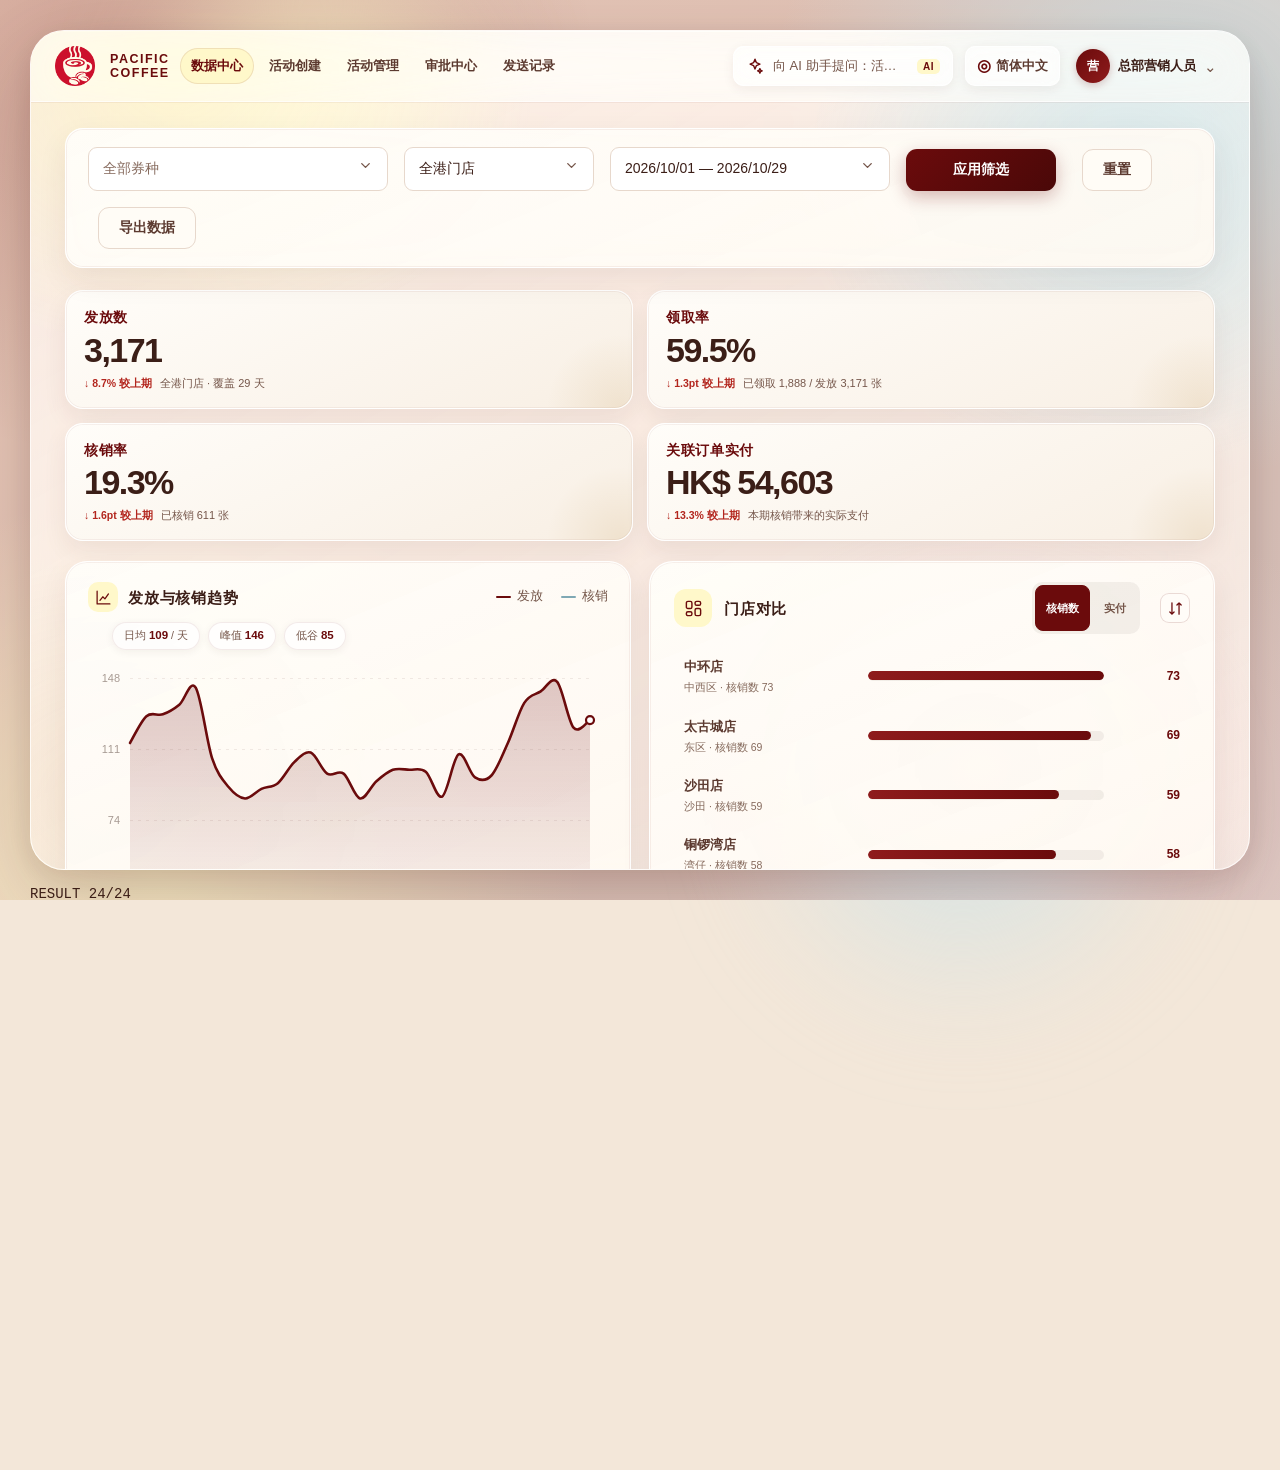
==== commit 9fa5b009: "fix: complete campaign dispatch and coupon eligibility rules" ====
--- a/app/selftest.html
+++ b/app/selftest.html
@@ -10,11 +10,11 @@
 <!-- 验收环境也以「总部营销人员」登录态启动，这样界面级断言（如导出入口）能真实验证 -->
 <script>sessionStorage.setItem('pcc.accountKey', 'hq.marketing');</script>
 <script src="js/const.js"></script>
-<script src="js/engine.js"></script>
+<script src="js/engine.js?v=20261123"></script>
 <script src="js/ui.js"></script>
 <script src="js/ai.js"></script>
-<script src="js/app.js"></script>
-<script src="js/acceptance.js"></script>
+<script src="js/app.js?v=20261123"></script>
+<script src="js/acceptance.js?v=20261123"></script>
 <script>
 (function () {
   var out = document.createElement('pre');
--- a/app/css/app.css
+++ b/app/css/app.css
@@ -251,7 +251,7 @@
 
 /* 多选下拉底部操作条：支持一次性勾选后再应用 */
 .dd-foot {
-  display: flex; align-items: center; justify-content: space-between; gap: 10px;
+  display: flex; align-items: center; justify-content: flex-end; gap: 10px;
   margin: 6px -6px -6px; padding: 9px 12px;
   border-top: 1px solid var(--line-2); background: #FCFCFD;
   border-radius: 0 0 11px 11px;
@@ -309,7 +309,7 @@
 .cal-cell:hover { background: #F4F4F5; }
 .cal-cell.sel { background: var(--pcc-red); color: #fff; font-weight: 700; }
 .cal-cell.cur { color: var(--pcc-red); font-weight: 700; }
-.cal-foot { display: flex; justify-content: space-between; align-items: center; margin-top: 11px; padding-top: 11px; border-top: 1px solid var(--line-2); }
+.cal-foot { display: flex; justify-content: flex-end; align-items: center; margin-top: 11px; padding-top: 11px; border-top: 1px solid var(--line-2); }
 .cal-foot .hint { font-size: 12px; color: var(--ink-4); }
 
 /* --------- 新版看板骨架 --------- */
@@ -567,6 +567,8 @@
 
 /* --------- 复选卡片（导出内容） --------- */
 .check-cards { display: grid; grid-template-columns: repeat(3, 1fr); gap: 12px; }
+.export-group-label { margin: 4px 0 -2px; font-size: 12px; font-weight: 600; color: var(--ink-3); }
+.check-cards.detail-cards { grid-template-columns: 1fr; }
 .check-card {
   display: flex; align-items: center; gap: 10px; height: 56px; padding: 0 16px;
   border: 1px solid var(--line); border-radius: 10px; cursor: pointer; font-size: 13.5px;
@@ -646,43 +648,54 @@
   border: 1px solid rgba(255, 255, 255, .92);
   box-shadow: 0 26px 70px rgba(74,30,24,.24), 0 4px 14px rgba(74,30,24,.08),
               inset 0 1px 0 rgba(255,255,255,.96);
-  opacity: 0; transform: translateY(16px) scale(.97); pointer-events: none;
-  transform-origin: center bottom;
-  transition: opacity .24s cubic-bezier(.22,.8,.24,1), transform .28s cubic-bezier(.22,.8,.24,1);
+  opacity: 0; transform: translateY(-26px) scale(.985); pointer-events: none;
+  transform-origin: center top;
+  transition:
+    opacity .26s cubic-bezier(.22,.8,.24,1),
+    transform .32s cubic-bezier(.22,.8,.24,1),
+    left .42s cubic-bezier(.22,.8,.24,1),
+    top .42s cubic-bezier(.22,.8,.24,1),
+    width .42s cubic-bezier(.22,.8,.24,1),
+    height .42s cubic-bezier(.22,.8,.24,1),
+    max-height .42s cubic-bezier(.22,.8,.24,1),
+    min-height .42s cubic-bezier(.22,.8,.24,1),
+    border-radius .42s cubic-bezier(.22,.8,.24,1);
 }
 .ai-drawer.open { opacity: 1; transform: none; pointer-events: auto; }
-.ai-drawer.dragging { transition: none !important; cursor: grabbing; }
-.ai-drawer.minimized { width: 262px; height: 58px; }
-.ai-drawer.minimized .ai-body, .ai-drawer.minimized .ai-foot { display: none; }
-.ai-drawer.minimized .ai-head { padding: 10px 13px; border-bottom: 0; align-items: center; gap: 9px; }
-.ai-drawer.minimized .ai-head-logo { width: 30px; height: 30px; flex-basis: 30px; }
-.ai-drawer.minimized .ai-head-logo svg { width: 30px; height: 30px; }
-.ai-drawer.minimized .ai-head h2 { font-size: 14px; margin: 0; }
-.ai-drawer.minimized .ai-head .sub { display: none; }
+.ai-drawer.ai-no-anim, .ai-drawer.dragging { transition: none !important; }
+.ai-drawer.dragging { cursor: grabbing; }
+/* 放大：聊天框约放大到 2 倍，仍受视口约束；再次点击图标还原 */
+.ai-drawer.enlarged {
+  width: min(816px, calc(100vw - 48px)); height: min(1180px, calc(100vh - 48px));
+  border-radius: 30px;
+}
+.ai-drawer.enlarged .ai-body { padding: 20px 30px 10px; }
+.ai-drawer.enlarged .ai-head { padding: 20px 26px 16px; }
+.ai-drawer.enlarged .ai-foot { padding: 16px 30px 22px; }
 .ai-head { cursor: grab; user-select: none; }
 .ai-grip { color: var(--ink-4); font-size: 16px; line-height: 1; margin-right: -5px; }
 .ai-min {
   width: 30px; height: 30px; flex: 0 0 30px; display: grid; place-items: center;
   border: 0; border-radius: 9px; background: rgba(45,18,13,.05); color: var(--ink-3); cursor: pointer;
+  opacity: 0; transform: scale(.86); pointer-events: none;
+  transition: opacity .18s ease, transform .18s ease, background .14s ease, color .14s ease;
+}
+.ai-head:hover .ai-min, .ai-head:focus-within .ai-min, .ai-min:focus-visible {
+  opacity: 1; transform: none; pointer-events: auto;
 }
 .ai-min:hover { background: rgba(107,11,12,.1); color: var(--pcc-red); }
 .ai-min svg { width: 15px; height: 15px; }
+@media (hover: none) {
+  .ai-min { opacity: 1; transform: none; pointer-events: auto; }
+}
 .ai-head {
   padding: 18px 22px 14px; border-bottom: 1px solid var(--line-2);
   display: flex; align-items: flex-start; gap: 12px;
 }
+.ai-brand { display: flex; align-items: center; gap: 12px; min-width: 0; }
 .ai-head-logo { width: 38px; height: 38px; flex: 0 0 38px; }
-.ai-head h2 { font-size: 17.5px; font-weight: 700; margin: 0 0 2px; }
-.ai-head .sub { font-size: 12.5px; color: var(--ink-3); }
+.ai-head h2 { font-size: 15px; font-weight: 700; line-height: 1.25; margin: 0; }
 .ai-body { flex: 1; overflow-y: auto; padding: 16px 22px 8px; }
-.ai-tabs { display: flex; gap: 8px; margin-bottom: 16px; flex-wrap: wrap; }
-.ai-tab {
-  height: 34px; padding: 0 15px; border-radius: 8px; background: #F4F4F5;
-  font-size: 13px; color: var(--ink-2); font-weight: 500;
-}
-.ai-tab.on { background: var(--pcc-red); color: #fff; font-weight: 700; }
-.ai-tab:disabled { opacity: .42; cursor: not-allowed; }
-
 .msg { display: flex; margin-bottom: 14px; }
 .msg.user { justify-content: flex-end; }
 .msg-bubble {
@@ -707,6 +720,24 @@
 .ai-checks .pass { color: var(--green); }
 .ai-checks .fail { color: var(--pcc-red); }
 .ai-reason { font-size: 12.5px; color: var(--ink-3); margin-top: 2px; }
+/* 大白话回答：一句结论醒目 + 要点短句，原始记录默认折叠 */
+.ai-card.ai-plain { border-left: 3px solid var(--pcc-red); }
+.ai-headline {
+  font-size: 14.5px; line-height: 1.75; font-weight: 700; color: var(--ink);
+  background: linear-gradient(180deg, rgba(255,248,202,.55), rgba(255,248,202,.12));
+  border-radius: 10px; padding: 11px 13px; margin-bottom: 12px;
+}
+.ai-plain-line { font-size: 13px; line-height: 1.7; color: var(--ink-2); margin-bottom: 5px; }
+.ai-evidence-fold { margin-top: 12px; border-top: 1px solid var(--line-2); padding-top: 8px; }
+.ai-evidence-fold summary {
+  cursor: pointer; list-style: none; font-size: 12px; font-weight: 600; color: var(--ink-3);
+  padding: 4px 0; user-select: none;
+}
+.ai-evidence-fold summary::-webkit-details-marker { display: none; }
+.ai-evidence-fold summary::before { content: '▸ '; color: var(--pcc-red); }
+.ai-evidence-fold[open] summary::before { content: '▾ '; }
+.ai-evidence-fold summary:hover { color: var(--pcc-red); }
+.ai-evidence-list { margin-top: 6px; }
 
 .ai-foot { padding: 14px 22px 18px; border-top: 1px solid var(--line-2); }
 .ai-input-row { display: flex; gap: 10px; }
@@ -721,12 +752,29 @@
   border-top-color: var(--pcc-red); border-radius: 50%; animation: spin .7s linear infinite;
 }
 @keyframes spin { to { transform: rotate(360deg); } }
-.quick-asks { display: flex; gap: 8px; flex-wrap: wrap; margin-bottom: 14px; }
+.quick-asks { display: grid; gap: 9px; margin: 2px 0 16px; }
 .quick-ask {
-  font-size: 12.5px; padding: 7px 12px; border-radius: 16px; border: 1px solid var(--line);
-  color: var(--ink-2); background: #fff;
-}
-.quick-ask:hover { border-color: var(--pcc-red); color: var(--pcc-red); }
+  position: relative; width: 100%; min-height: 48px;
+  display: flex; align-items: center;
+  padding: 10px 34px 10px 14px; border: 1px solid var(--line-2); border-radius: 12px;
+  background: rgba(255, 255, 255, .74); color: var(--ink-2);
+  font-size: 13px; line-height: 1.55; text-align: left;
+  transition: border-color .18s ease, background .18s ease, transform .18s ease, box-shadow .18s ease;
+}
+.quick-ask::after {
+  content: ''; position: absolute; right: 14px; top: 50%; margin-top: -5px;
+  width: 7px; height: 7px; border-top: 1.5px solid var(--pcc-red); border-right: 1.5px solid var(--pcc-red);
+  transform: rotate(45deg); opacity: .72;
+}
+.quick-ask:hover {
+  border-color: rgba(165, 25, 46, .38); background: rgba(255, 248, 202, .46);
+  transform: translateY(-1px); box-shadow: 0 6px 16px rgba(74, 30, 24, .09); color: var(--ink);
+}
+.quick-ask:focus-visible { outline: 2px solid var(--pcc-red); outline-offset: 2px; }
+.ai-drawer.enlarged .quick-asks {
+  grid-template-columns: minmax(0, 320px);
+  justify-content: start;
+}
 
 /* --------- 详情抽屉（发送记录）----------- */
 .drawer-right {
@@ -1148,7 +1196,6 @@
 }
 .acc-name { font-size: 14.5px; font-weight: 750; }
 .acc-scope { font-size: 12px; color: var(--ink-3); margin-top: 1px; }
-.acc-section-label { font-size: 11px; color: var(--ink-4); padding: 2px 4px 7px; letter-spacing: .05em; font-weight: 600; }
 .acc-divider { height: 1px; background: var(--line-2); margin: 10px 0 6px; }
 .acc-action {
   display: flex; align-items: center; gap: 9px; width: 100%;
@@ -1157,7 +1204,6 @@
 .acc-action:hover { background: var(--lemon); color: var(--pcc-red); }
 .acc-action svg { width: 16px; height: 16px; }
 .acc-arrow { margin-left: auto; color: var(--pcc-red); }
-.account-dropdown .control { width: 100%; height: 40px; }
 
 /* 内容区：顶部导航后不需要多余偏移 */
 .content { max-width: 1560px; margin: 0 auto; }
@@ -1814,45 +1860,104 @@
   padding: 32px;
 }
 .login-card {
-  width: min(880px, 100%); border-radius: 30px;
-  padding: 38px 44px 30px;
-  background: linear-gradient(150deg, rgba(255,253,249,.90), rgba(255,250,243,.78));
+  position: relative;
+  width: min(420px, 100%); border-radius: 28px;
+  padding: 34px 34px 30px;
+  background: linear-gradient(150deg, rgba(255,253,249,.94), rgba(255,250,243,.86));
   -webkit-backdrop-filter: blur(34px) saturate(150%);
   backdrop-filter: blur(34px) saturate(150%);
-  border: 1px solid rgba(255,255,255,.78);
+  border: 1px solid rgba(255,255,255,.82);
   box-shadow: 0 30px 90px rgba(74,30,24,.22), inset 0 1px 0 rgba(255,255,255,.92);
   text-align: center;
 }
-.login-brand { display: flex; justify-content: center; margin-bottom: 16px; }
-.login-title { margin: 0; font-size: 32px; letter-spacing: -.02em; color: var(--pcc-red); }
-.login-subtitle { margin: 8px 0 0; font-size: 14px; color: var(--ink-3); }
-.login-groups { display: grid; grid-template-columns: repeat(2, minmax(0, 1fr)); gap: 22px; margin-top: 30px; text-align: left; }
-.login-group-title { font-size: 12px; font-weight: 800; letter-spacing: .08em; color: var(--ink-4); margin-bottom: 10px; padding-left: 4px; }
-.login-accounts { display: flex; flex-direction: column; gap: 10px; }
-.login-account {
-  width: 100%; display: flex; align-items: center; gap: 14px;
-  padding: 14px 16px; border-radius: 16px;
-  border: 1px solid rgba(107,11,12,.10);
-  background: rgba(255,255,255,.66); text-align: left; font: inherit;
-  cursor: pointer; transition: transform .18s ease, box-shadow .18s ease, background .18s ease;
-}
-.login-account:hover {
-  transform: translateY(-2px); background: #fff;
-  box-shadow: 0 12px 28px rgba(74,30,24,.14);
-}
-.login-avatar {
-  width: 42px; height: 42px; flex: 0 0 42px; border-radius: 13px;
-  display: grid; place-items: center;
-  background: var(--pcc-red); color: #fff; font-size: 17px; font-weight: 800;
-}
-.login-account-main { display: flex; flex-direction: column; gap: 3px; flex: 1; min-width: 0; }
-.login-account-main b { font-size: 15px; color: var(--ink); }
-.login-account-main span { font-size: 12px; color: var(--ink-3); }
-.login-perm {
-  padding: 5px 9px; border-radius: 8px; white-space: nowrap;
-  background: var(--lemon); color: var(--pcc-red); font-size: 11.5px; font-weight: 700;
-}
-.login-hint { margin: 26px 0 0; text-align: center; font-size: 12.5px; color: var(--ink-3); }
+/* 语言选择（卡片右上角） */
+.login-lang { position: absolute; top: 18px; right: 18px; z-index: 3; }
+.login-lang-btn {
+  display: flex; align-items: center; gap: 5px;
+  height: 30px; padding: 0 9px; border-radius: 8px;
+  background: rgba(255,255,255,.7); border: 1px solid rgba(165,25,46,.16);
+  font: inherit; font-size: 11.5px; font-weight: 600; color: var(--ink-2); cursor: pointer;
+}
+.login-lang-btn svg { color: var(--pcc-red); }
+.login-lang-btn:hover { border-color: var(--pcc-red); color: var(--pcc-red); }
+.login-lang-panel {
+  position: absolute; top: calc(100% + 8px); right: 0; min-width: 132px;
+  background: #fff; border: 1px solid var(--line); border-radius: 12px;
+  box-shadow: var(--shadow-md); padding: 6px; z-index: 5; text-align: left;
+}
+.login-lang-item {
+  display: block; width: 100%; text-align: left;
+  padding: 8px 11px; border-radius: 8px; font: inherit; font-size: 12.5px; color: var(--ink-2); cursor: pointer;
+}
+.login-lang-item:hover { background: rgba(107,11,12,.06); }
+.login-lang-item.on { background: var(--lemon); color: var(--pcc-red); font-weight: 700; }
+/* 品牌：图标在上、英文名在下，整体左右居中 */
+.login-brand {
+  display: flex; flex-direction: column; align-items: center; justify-content: center; gap: 10px;
+  margin-bottom: 30px;
+}
+.login-brand-name {
+  font-family: var(--display); font-size: 17px; line-height: 1.06;
+  letter-spacing: .09em; font-weight: 800; color: var(--ink); text-align: center;
+}
+.login-roles { display: flex; flex-direction: column; gap: 12px; }
+.login-role {
+  position: relative; width: 100%; height: 52px; padding: 0 40px 0 18px;
+  border-radius: 12px; border: 1px solid rgba(165,25,46,.18);
+  background: rgba(255,255,255,.68); color: var(--pcc-red);
+  font: inherit; font-size: 14px; font-weight: 700; text-align: left; cursor: pointer;
+  transition: background .18s ease, color .18s ease, border-color .18s ease, transform .18s ease, box-shadow .18s ease;
+}
+.login-role::after {
+  content: ''; position: absolute; right: 18px; top: 50%; margin-top: -4px;
+  width: 7px; height: 7px; border-top: 1.5px solid currentColor; border-right: 1.5px solid currentColor;
+  transform: rotate(45deg);
+}
+.login-role:hover {
+  background: var(--pcc-red); border-color: var(--pcc-red); color: #fff;
+  transform: translateY(-1px); box-shadow: 0 10px 24px rgba(74,30,24,.16);
+}
+.login-role:focus-visible { outline: 2px solid var(--pcc-red); outline-offset: 2px; }
+/* 返回键：保留小尖头，固定在卡片左上角（与右上角语言选择对称） */
+.login-back {
+  position: absolute; top: 18px; left: 18px; z-index: 3;
+  padding: 6px 4px;
+  font: inherit; font-size: 12.5px; font-weight: 600; color: var(--ink-3); cursor: pointer;
+}
+.login-back::before {
+  content: ''; display: inline-block; width: 7px; height: 7px; margin-right: 7px;
+  border-left: 1.6px solid currentColor; border-bottom: 1.6px solid currentColor;
+  transform: rotate(45deg) translateY(-1px);
+}
+.login-back:hover { color: var(--pcc-red); }
+/* 身份标签：居中标题，两侧短分隔线 */
+.login-role-tag {
+  display: flex; align-items: center; justify-content: center; gap: 11px;
+  margin: 0 0 18px; color: var(--pcc-red); font-size: 13.5px; font-weight: 800; letter-spacing: .04em;
+}
+.login-role-tag::before, .login-role-tag::after {
+  content: ''; width: 22px; height: 1px; background: rgba(165,25,46,.3);
+}
+.login-form { display: flex; flex-direction: column; gap: 16px; text-align: left; }
+.login-field { display: block; }
+.login-field > span {
+  display: block; margin-bottom: 7px; font-size: 12px; font-weight: 700; color: var(--ink-3);
+}
+.login-field input {
+  width: 100%; height: 46px; padding: 0 13px; outline: none;
+  border: 1px solid var(--line); border-radius: 10px;
+  background: rgba(255,255,255,.82); color: var(--ink); font: inherit; font-size: 14px;
+}
+.login-field input:focus { border-color: var(--pcc-red); box-shadow: 0 0 0 3px rgba(165,25,46,.09); }
+.login-submit {
+  width: 100%; height: 46px; margin-top: 4px; border-radius: 10px;
+  background: var(--pcc-red); color: #fff; font: inherit; font-size: 14px; font-weight: 700; cursor: pointer;
+  transition: background .18s ease, transform .18s ease, box-shadow .18s ease;
+}
+.login-submit:hover {
+  background: var(--pcc-red-dark); transform: translateY(-1px);
+  box-shadow: 0 10px 24px rgba(74,30,24,.16);
+}
 
 .store-scope-chip {
   display: inline-flex; align-items: center; padding: 7px 11px;
@@ -1868,9 +1973,7 @@
   body { padding: 0; }
   #root { height: 100vh; }
   .login-page { padding: 16px; }
-  .login-card { padding: 26px 18px 22px; border-radius: 22px; }
-  .login-title { font-size: 24px; }
-  .login-groups { grid-template-columns: minmax(0, 1fr); gap: 18px; }
+  .login-card { padding: 26px 20px 22px; border-radius: 22px; }
   .store-scope-chip { font-size: 10.5px; padding: 6px 8px; }
   .app-window { border-radius: 0; border: none; }
   .appbar-inner { height: auto; min-height: 56px; flex-wrap: wrap; gap: 8px 12px; padding: 10px 14px; }
@@ -2178,6 +2281,9 @@
 
 /* 5) 固定列数网格：末排不足一行时留空位，改为按内容宽度自适应。 */
 .check-cards { grid-template-columns: repeat(auto-fit, minmax(180px, 1fr)); }
+/* 导出弹窗的六项指标固定三列，避免末排只剩一项 */
+#expContents { grid-template-columns: repeat(3, minmax(0, 1fr)); }
+@media (max-width: 1280px) { #expContents { grid-template-columns: repeat(auto-fit, minmax(180px, 1fr)); } }
 .chart-insight { grid-template-columns: repeat(auto-fit, minmax(160px, 1fr)); }
 .coupon-grid { grid-template-columns: repeat(auto-fit, minmax(300px, 1fr)); }
 .detail-stats { grid-template-columns: repeat(auto-fit, minmax(180px, 1fr)); }
@@ -2194,7 +2300,7 @@
 /* 7) AI 浮窗：消息少时不再固定 620px 高度撑出空白；
       内容多时仍可滚动并可拖动。 */
 .ai-drawer { height: auto; max-height: min(620px, calc(100vh - 48px)); min-height: 232px; }
-.ai-drawer.minimized { height: 58px; }
+.ai-drawer.enlarged { max-height: min(1180px, calc(100vh - 48px)); min-height: 420px; }
 
 /* 8) 详情/下钻：门店对比固定为「左侧排名 + 右侧单店下钻」两列。
  *    之前用 auto-fit minmax(320px) 会在宽屏拆成 3 列、第三列空置，排版错乱。
@@ -2418,3 +2524,100 @@
 }
 .ai-scope-row + .ai-scope-row { margin-top: 7px; }
 .ai-scope-row b { display: block; color: var(--ink-2); font-size: 12px; margin-bottom: 2px; }
+
+/* ==========================================================================
+ * 数据大盘 KPI：去掉卡片图标，指标名左上、数值居中放大，底部同比保持原样
+ * ========================================================================== */
+.dash-kpis .kpi {
+  justify-content: space-between;
+  gap: 6px;
+}
+.dash-kpis .kpi .metric-icon { display: none; }
+.dash-kpis .kpi .metric-label {
+  align-self: flex-start;
+  margin-bottom: 0;
+  font-size: 15px;
+  letter-spacing: .045em;
+  line-height: 1.2;
+}
+.dash-kpis .kpi .metric-value {
+  align-self: flex-start;
+  text-align: left;
+  font-size: 40px;
+  line-height: 1.08;
+  letter-spacing: -.045em;
+  white-space: nowrap;
+}
+.dash-kpis .kpi .metric-foot {
+  margin-top: auto;
+  align-self: stretch;
+}
+@media (max-width: 1280px) {
+  .dash-kpis .kpi .metric-value { font-size: 34px; }
+  .dash-kpis .kpi .metric-label { font-size: 14px; }
+}
+
+/* KPI 不等宽：金额卡多留空间，其余三张收紧右侧留白 */
+.dash-kpis.hq-kpis {
+  grid-template-columns: minmax(0, 1fr) minmax(0, 1fr) minmax(0, 1fr) minmax(0, 1.4fr);
+}
+.dash-kpis.store-kpis {
+  grid-template-columns: minmax(0, 1fr) minmax(0, 1.4fr) minmax(0, 1fr) minmax(0, 1fr);
+}
+@media (max-width: 1280px) {
+  .dash-kpis.hq-kpis, .dash-kpis.store-kpis {
+    grid-template-columns: repeat(2, minmax(0, 1fr));
+  }
+}
+
+/* 官方 PCC 图形 logo：统一所有品牌位 */
+.pcc-logo-img {
+  display: block;
+  max-width: 100%;
+  max-height: 100%;
+  object-fit: contain;
+  user-select: none;
+  -webkit-user-drag: none;
+}
+
+/* ==========================================================================
+ * 面板标题统一：小图标 + 标题；排序图表提供单个升降序切换图标与悬浮说明
+ * ========================================================================== */
+.chart-title-wrap {
+  display: flex; align-items: center; gap: 10px; min-width: 0;
+}
+.chart-icon {
+  width: 30px; height: 30px; flex: 0 0 30px; border-radius: 10px;
+  display: grid; place-items: center;
+  background: var(--lemon); color: var(--pcc-red);
+}
+.chart-icon svg { width: 17px; height: 17px; }
+
+.icon-tip {
+  position: relative;
+  width: 30px; height: 30px; flex: 0 0 30px;
+  display: grid; place-items: center;
+  border: 1px solid rgba(107, 11, 12, .14); border-radius: 9px;
+  background: rgba(255, 253, 249, .88); color: var(--pcc-red);
+  cursor: pointer; transition: background .18s ease, transform .18s ease;
+}
+.icon-tip:hover { background: #fff; transform: translateY(-1px); }
+.icon-tip svg { width: 17px; height: 17px; transition: transform .28s cubic-bezier(.22,.82,.24,1); }
+.icon-tip-text {
+  position: absolute; top: calc(100% + 8px); right: 0; z-index: 30;
+  padding: 6px 10px; border-radius: 8px;
+  background: rgba(45, 18, 13, .92); color: #fff;
+  font-size: 11.5px; font-weight: 600; white-space: nowrap;
+  box-shadow: 0 8px 18px rgba(45, 18, 13, .18);
+  opacity: 0; transform: translateY(-4px); pointer-events: none;
+  transition: opacity .2s ease, transform .2s cubic-bezier(.22,.82,.24,1);
+}
+.icon-tip:hover .icon-tip-text,
+.icon-tip:focus-visible .icon-tip-text {
+  opacity: 1; transform: translateY(0);
+}
+.sort-toggle { margin-left: 8px; }
+.sort-toggle.asc svg { transform: rotate(180deg); }
+@media (prefers-reduced-motion: reduce) {
+  .icon-tip, .icon-tip svg, .icon-tip-text { transition: none; }
+}
